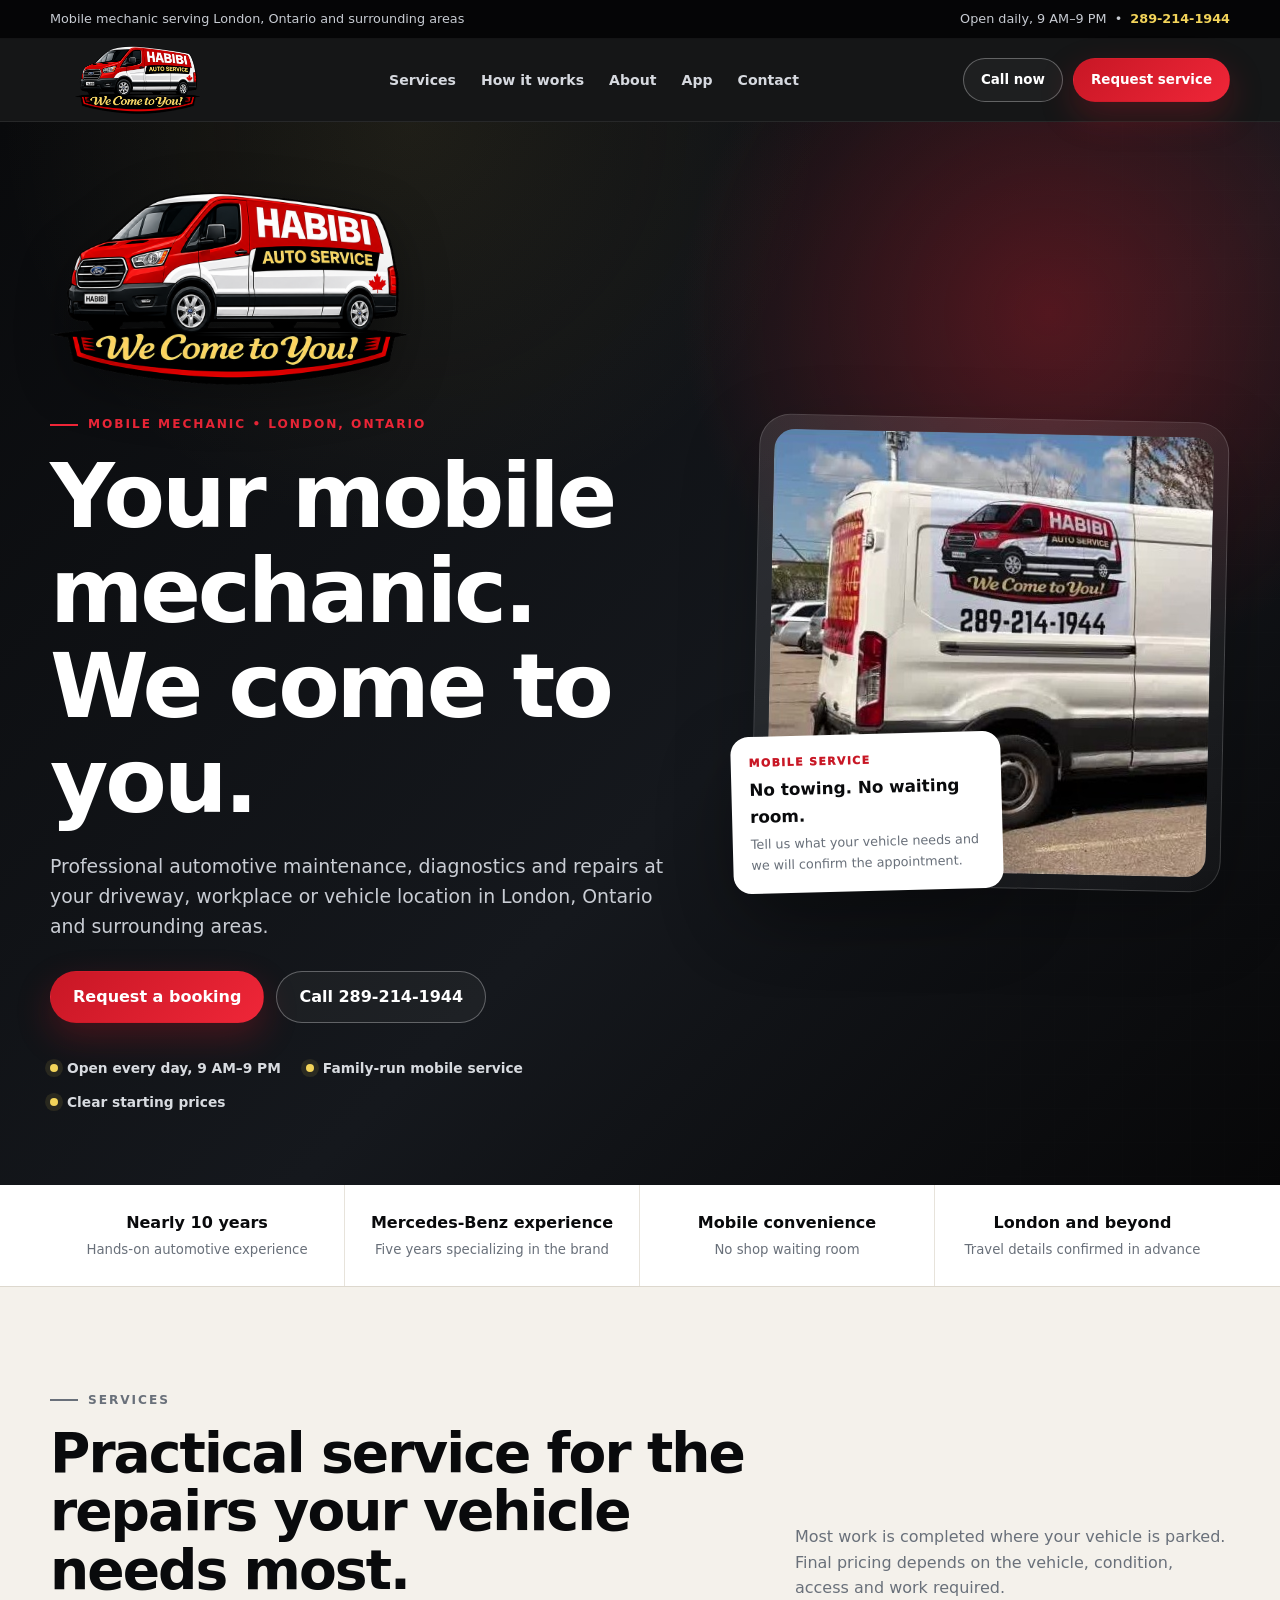
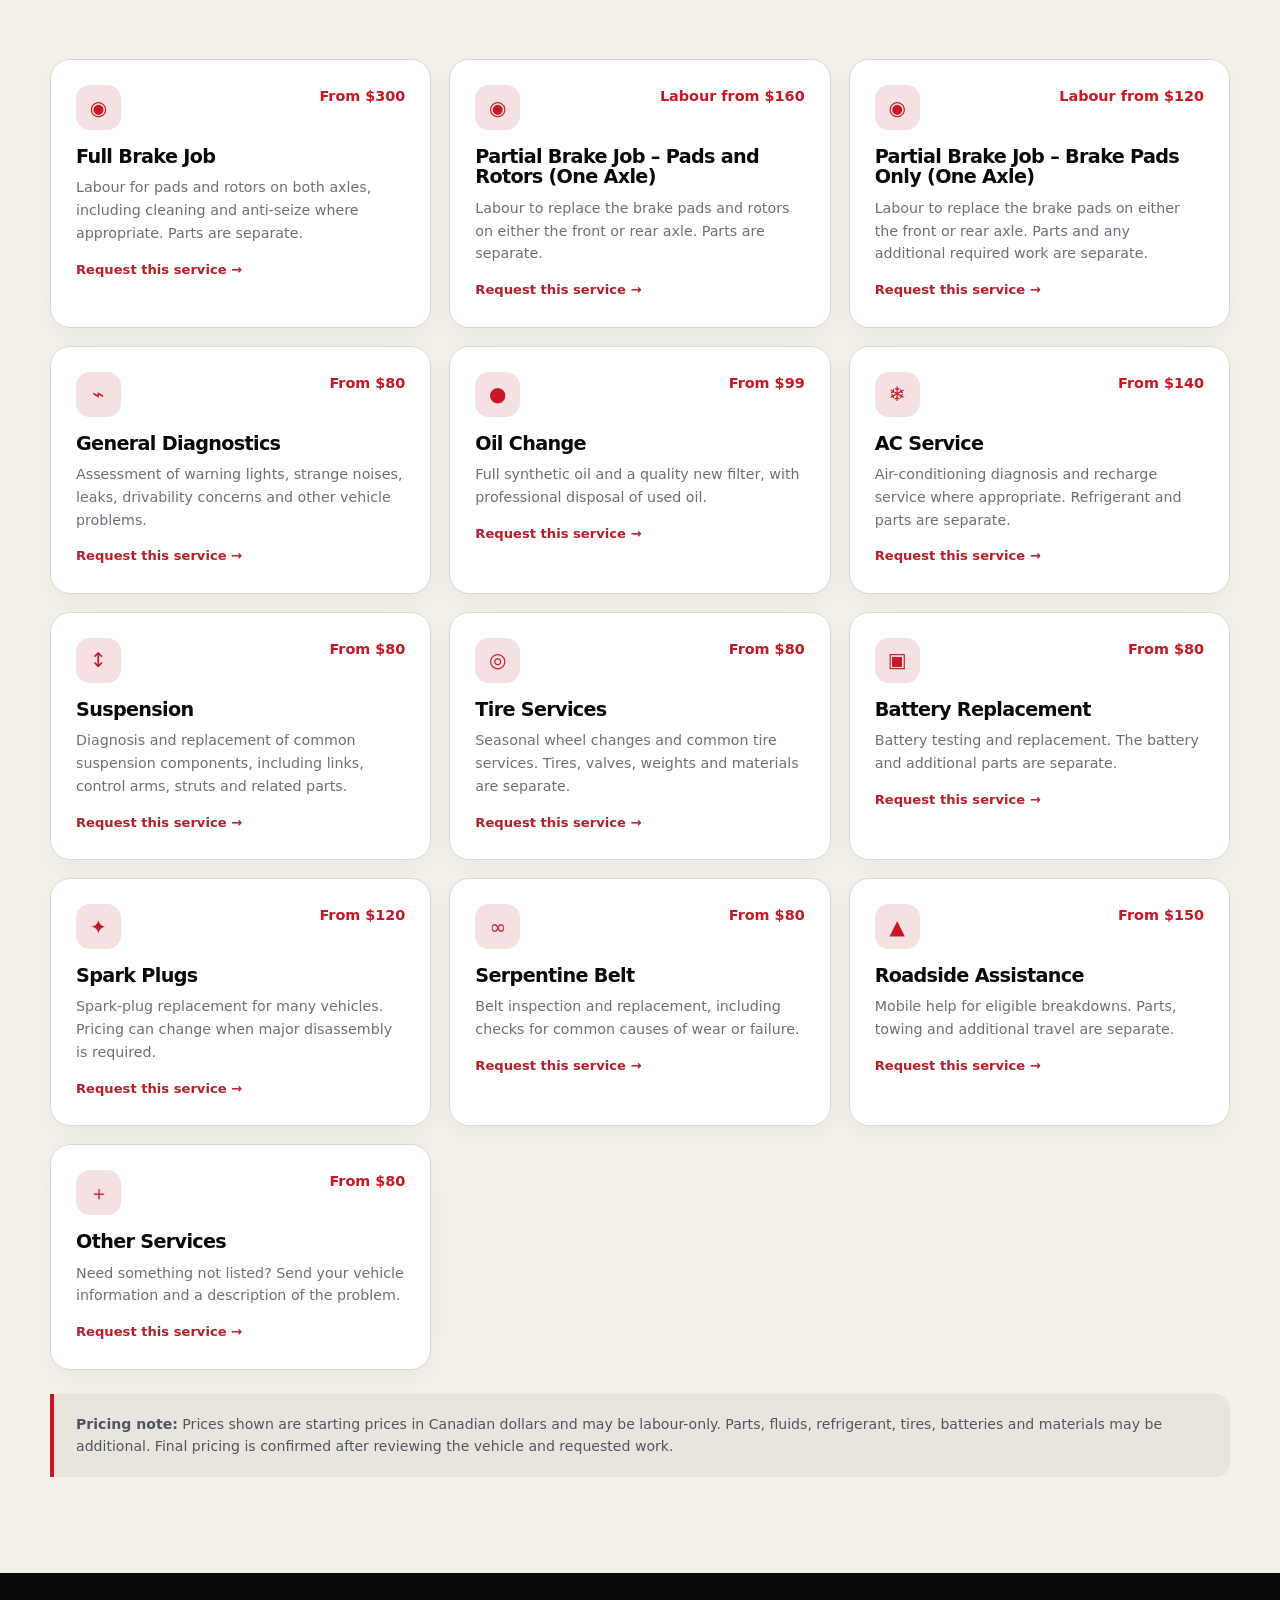
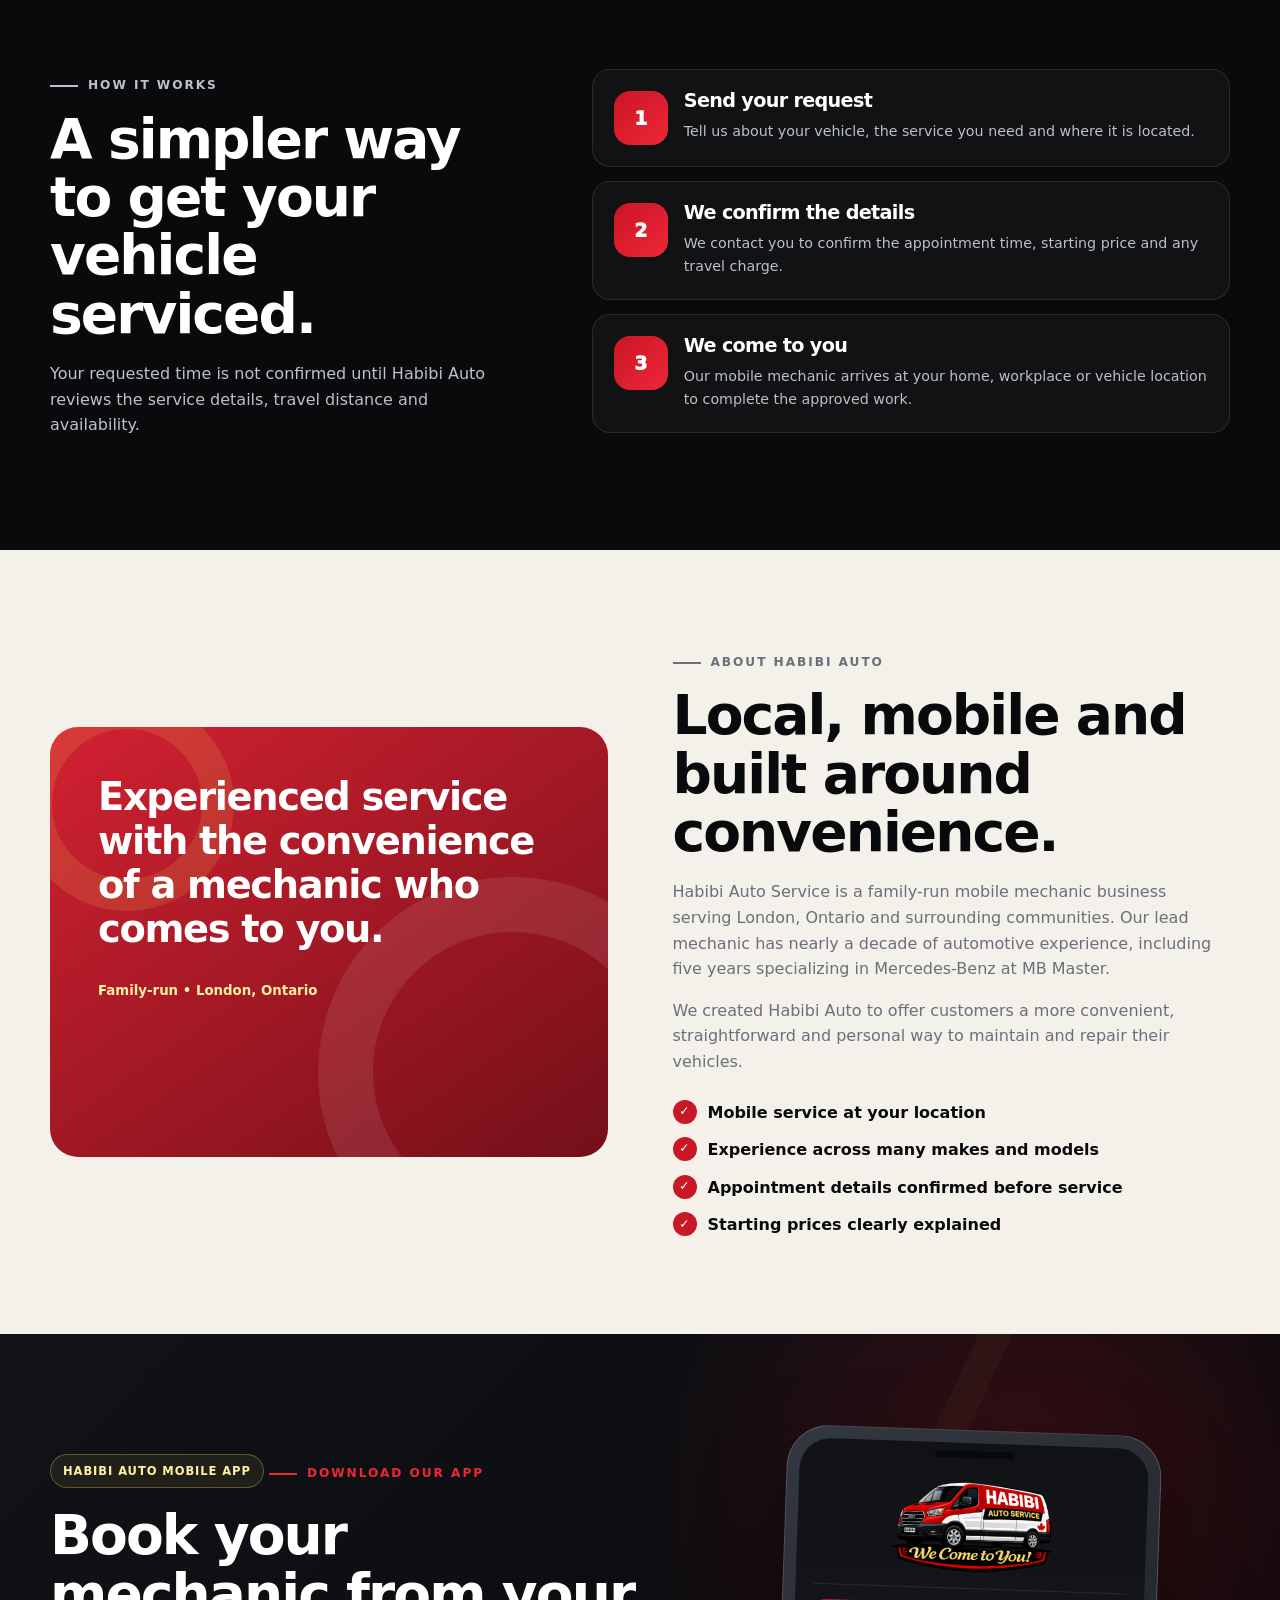
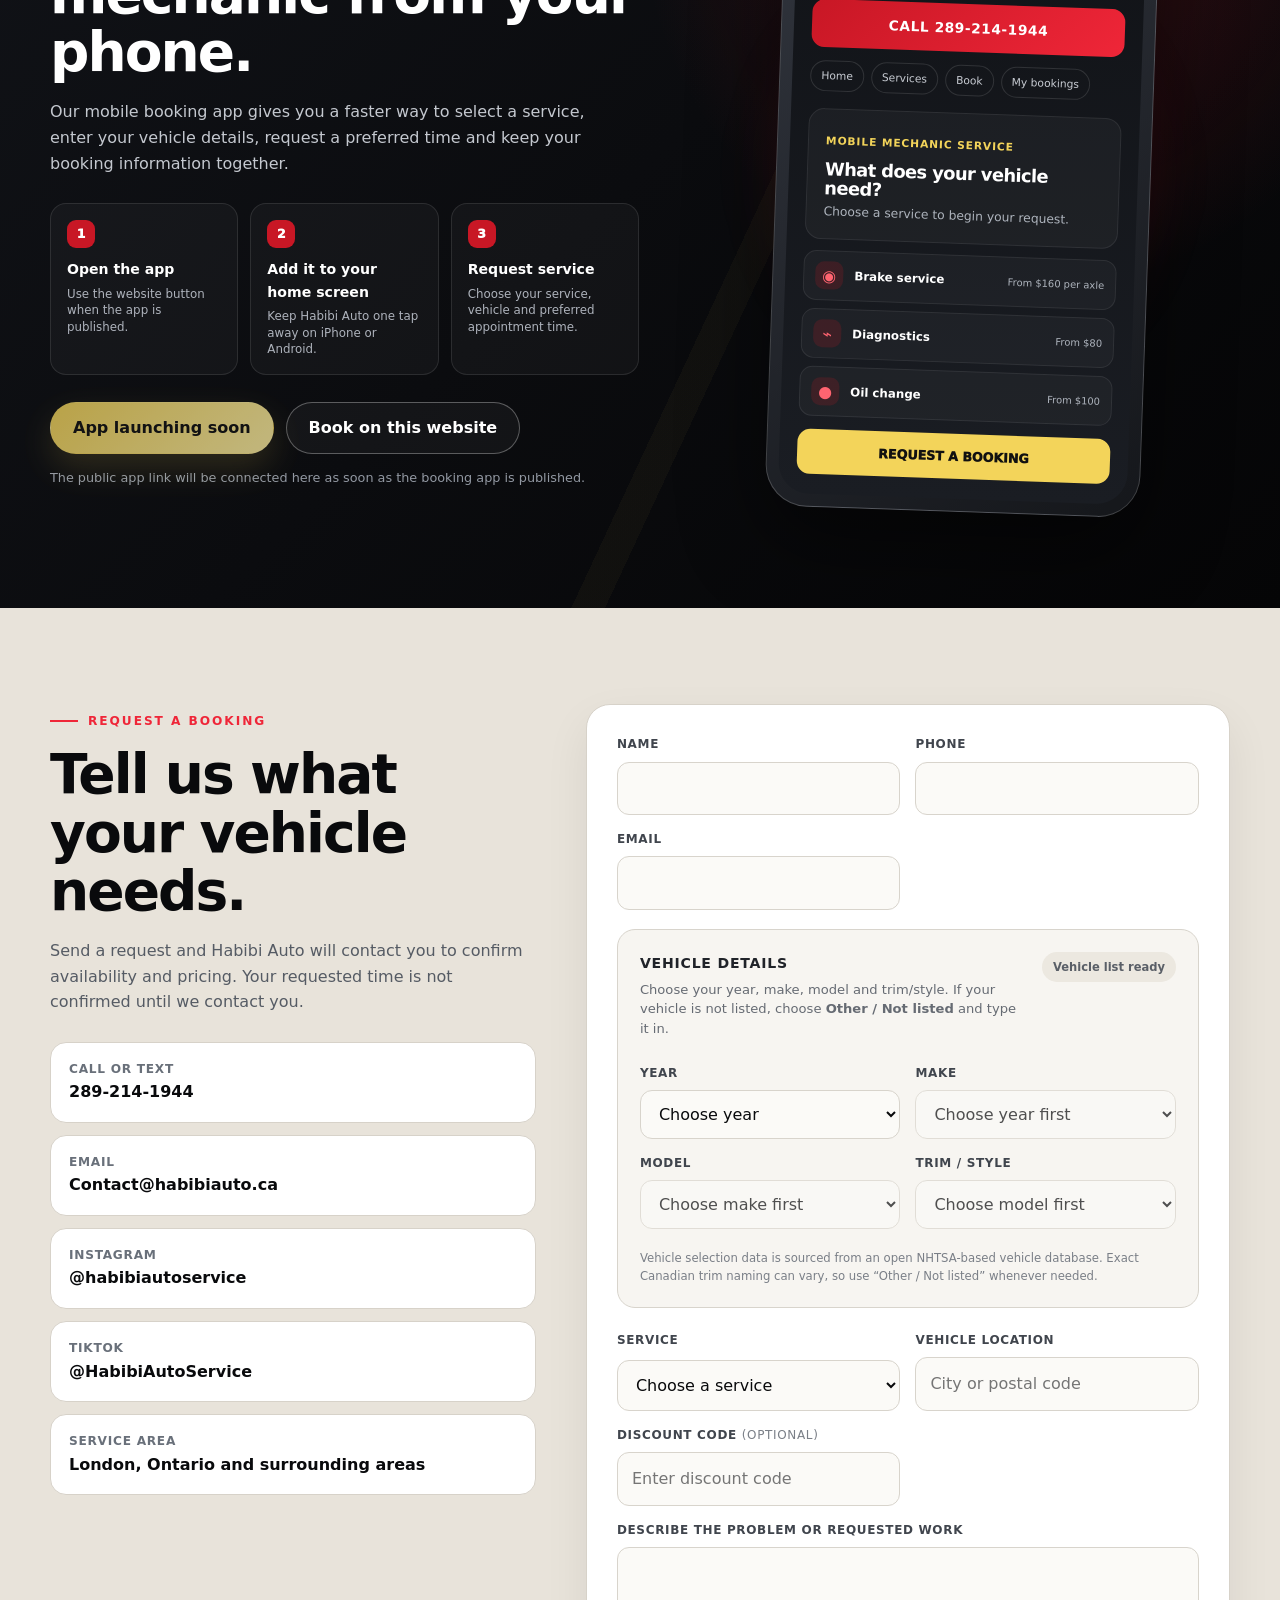
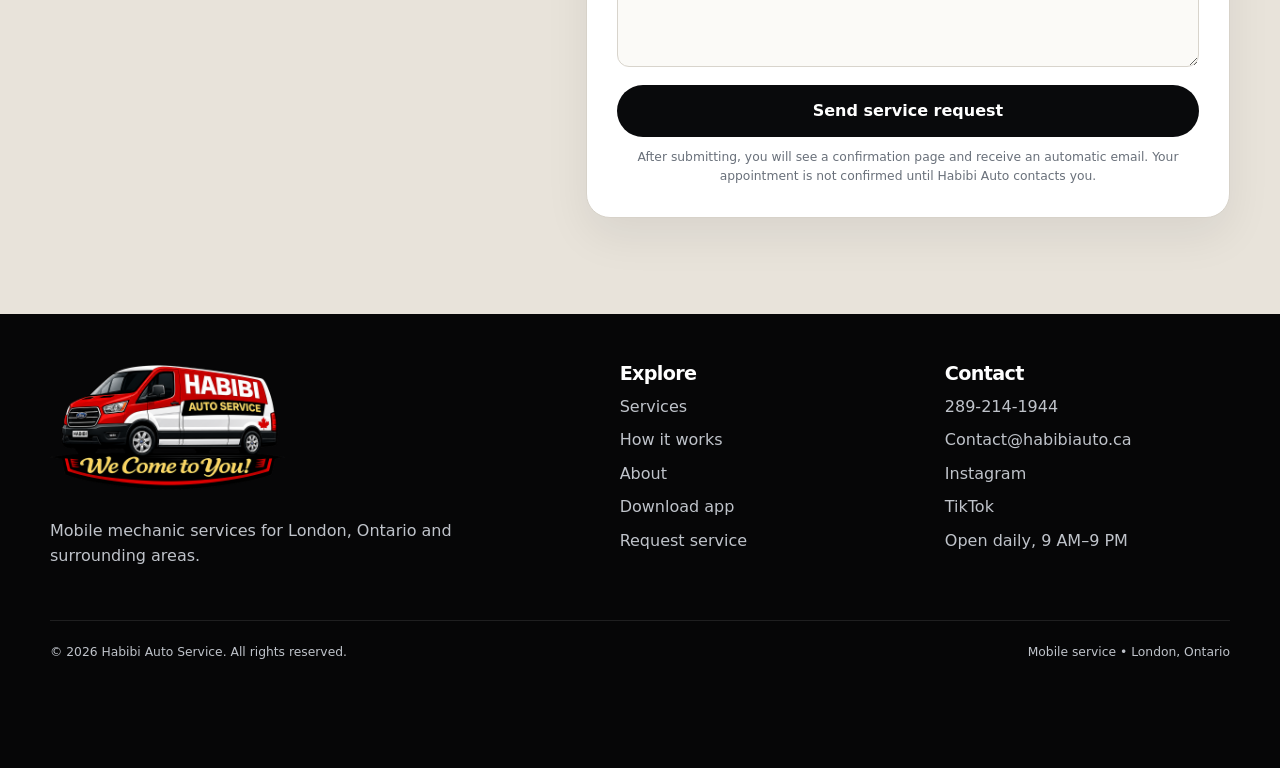
==== index.html @ c9c24d28 "Rename index(7).html to index.html" ====
<!doctype html>
<html lang="en-CA">
<head>
  <meta charset="utf-8">
  <meta name="viewport" content="width=device-width,initial-scale=1">
  <title>Habibi Auto Service | Mobile Mechanic in London, Ontario</title>
  <meta name="description" content="Convenient mobile mechanic service in London, Ontario and surrounding areas. Brakes, diagnostics, oil changes, AC service, suspension, batteries and more.">
  <meta name="theme-color" content="#101216">
  <link rel="icon" href="favicon.png" type="image/png">
  <link rel="stylesheet" href="styles.css">
  <meta property="og:title" content="Habibi Auto Service">
  <meta property="og:description" content="Professional mobile mechanic service that comes to you in London, Ontario and surrounding areas.">
  <meta property="og:type" content="website">
  <meta property="og:url" content="https://habibiauto.ca/">
  <meta property="og:image" content="https://habibiauto.ca/habibi-auto-van.jpg">
  <link rel="canonical" href="https://habibiauto.ca/">

  <style>
    .service-card[role="button"]:focus-visible {
      outline: 3px solid #b61f2b;
      outline-offset: 3px;
    }
    .service-card[role="button"]:active {
      transform: translateY(-1px);
    }
  </style>


<style>
  .vehicle-picker {
    margin: 4px 0 8px;
    padding: 22px;
    border: 1px solid #d8d4cc;
    border-radius: 18px;
    background: #f7f5f1;
  }
  .vehicle-picker-head {
    display: flex;
    align-items: flex-start;
    justify-content: space-between;
    gap: 18px;
    margin-bottom: 18px;
  }
  .vehicle-picker-head > div > label {
    display: block;
    margin-bottom: 5px;
    color: #202329;
    font-size: .88rem;
  }
  .vehicle-help {
    margin: 0;
    max-width: 680px;
    color: #666b73;
    font-size: .82rem;
    line-height: 1.5;
  }
  .vehicle-data-status {
    flex: 0 0 auto;
    display: inline-flex;
    align-items: center;
    min-height: 30px;
    padding: 0 11px;
    border-radius: 999px;
    background: #ece8e0;
    color: #5a5f67;
    font-size: .72rem;
    font-weight: 850;
    white-space: nowrap;
  }
  .vehicle-data-status.loading {
    color: #865e08;
    background: #fff2ca;
  }
  .vehicle-data-status.ready {
    color: #22623a;
    background: #def2e5;
  }
  .vehicle-data-status.error {
    color: #8b2730;
    background: #f8e0e2;
  }
  .vehicle-grid {
    display: grid;
    grid-template-columns: repeat(2, minmax(0,1fr));
    gap: 15px;
  }
  .vehicle-other-input {
    margin-top: 8px;
  }
  .vehicle-source-note {
    margin: 14px 0 0;
    color: #7a7f87;
    font-size: .73rem;
    line-height: 1.5;
  }
  @media (max-width: 680px) {
    .vehicle-picker {
      padding: 18px;
    }
    .vehicle-picker-head {
      display: block;
    }
    .vehicle-data-status {
      margin-top: 10px;
    }
    .vehicle-grid {
      grid-template-columns: 1fr;
    }
  }
</style>

</head>
<body>
  <div class="topbar">
    <div class="container topbar-inner">
      <span>Mobile mechanic serving London, Ontario and surrounding areas</span>
      <span>Open daily, 9 AM–9 PM &nbsp;•&nbsp; <a href="tel:+12892141944">289-214-1944</a></span>
    </div>
  </div>

  <header class="site-header">
    <div class="container nav">
      <a class="brand" href="#home" aria-label="Habibi Auto Service home">
        <img src="habibi-logo-tight.png" alt="Habibi Auto Service — We Come to You">
      </a>
      <nav aria-label="Main navigation">
        <ul class="nav-links">
          <li><a href="#services">Services</a></li>
          <li><a href="#how">How it works</a></li>
          <li><a href="#about">About</a></li>
          <li><a href="#app">App</a></li>
          <li><a href="#contact">Contact</a></li>
        </ul>
      </nav>
      <div class="nav-actions">
        <a class="btn btn-outline" href="tel:+12892141944">Call now</a>
        <a class="btn btn-primary" href="#contact">Request service</a>
      </div>
    </div>
  </header>

  <main>
    <section class="hero" id="home">
      <div class="container hero-grid">
        <div class="hero-copy">
          <img class="hero-logo" src="habibi-logo-tight.png" alt="Habibi Auto Service — We Come to You">
          <p class="eyebrow">Mobile mechanic • London, Ontario</p>
          <h1>Your mobile mechanic. We come to you.</h1>
          <p>Professional automotive maintenance, diagnostics and repairs at your driveway, workplace or vehicle location in London, Ontario and surrounding areas.</p>
          <div class="hero-actions">
            <a class="btn btn-primary" href="#contact">Request a booking</a>
            <a class="btn btn-outline" href="tel:+12892141944">Call 289-214-1944</a>
          </div>
          <div class="hero-facts">
            <span><i></i>Open every day, 9 AM–9 PM</span>
            <span><i></i>Family-run mobile service</span>
            <span><i></i>Clear starting prices</span>
          </div>
        </div>
        <div class="hero-visual">
          <div class="photo-card"><img src="habibi-auto-van.jpg" alt="Habibi Auto Service mobile mechanic van"></div>
          <div class="float-card"><span class="float-label">Mobile service</span><strong>No towing. No waiting room.</strong><span>Tell us what your vehicle needs and we will confirm the appointment.</span></div>
        </div>
      </div>
    </section>

    <section class="trust" aria-label="Business highlights">
      <div class="container trust-grid">
        <div class="trust-item"><strong>Nearly 10 years</strong><span>Hands-on automotive experience</span></div>
        <div class="trust-item"><strong>Mercedes-Benz experience</strong><span>Five years specializing in the brand</span></div>
        <div class="trust-item"><strong>Mobile convenience</strong><span>No shop waiting room</span></div>
        <div class="trust-item"><strong>London and beyond</strong><span>Travel details confirmed in advance</span></div>
      </div>
    </section>

    <section class="section-pad" id="services">
      <div class="container">
        <div class="section-head">
          <div><p class="eyebrow">Services</p><h2>Practical service for the repairs your vehicle needs most.</h2></div>
          <p>Most work is completed where your vehicle is parked. Final pricing depends on the vehicle, condition, access and work required.</p>
        </div>
        <div class="services-grid">
          <article class="service-card" data-service="Full brake job – pads and rotors on both axles" role="button" tabindex="0" aria-label="Request Full Brake Job" style="cursor:pointer;"><div class="service-top"><span class="icon">◉</span><span class="price">From $300</span></div><h3>Full Brake Job</h3><p>Labour for pads and rotors on both axles, including cleaning and anti-seize where appropriate. Parts are separate.</p><span style="display:inline-block;margin-top:14px;color:#b61f2b;font-size:.82rem;font-weight:900;">Request this service →</span></article>
          <article class="service-card" data-service="Partial brake job – pads and rotors on one axle" role="button" tabindex="0" aria-label="Request Partial Brake Job – Pads and Rotors (One Axle)" style="cursor:pointer;"><div class="service-top"><span class="icon">◉</span><span class="price">Labour from $160</span></div><h3>Partial Brake Job – Pads and Rotors (One Axle)</h3><p>Labour to replace the brake pads and rotors on either the front or rear axle. Parts are separate.</p><span style="display:inline-block;margin-top:14px;color:#b61f2b;font-size:.82rem;font-weight:900;">Request this service →</span></article>
          <article class="service-card" data-service="Partial brake job – brake pads only on one axle" role="button" tabindex="0" aria-label="Request Partial Brake Job – Brake Pads Only (One Axle)" style="cursor:pointer;"><div class="service-top"><span class="icon">◉</span><span class="price">Labour from $120</span></div><h3>Partial Brake Job – Brake Pads Only (One Axle)</h3><p>Labour to replace the brake pads on either the front or rear axle. Parts and any additional required work are separate.</p><span style="display:inline-block;margin-top:14px;color:#b61f2b;font-size:.82rem;font-weight:900;">Request this service →</span></article>
          <article class="service-card" data-service="General diagnostics" role="button" tabindex="0" aria-label="Request General Diagnostics" style="cursor:pointer;"><div class="service-top"><span class="icon">⌁</span><span class="price">From $80</span></div><h3>General Diagnostics</h3><p>Assessment of warning lights, strange noises, leaks, drivability concerns and other vehicle problems.</p><span style="display:inline-block;margin-top:14px;color:#b61f2b;font-size:.82rem;font-weight:900;">Request this service →</span></article>
          <article class="service-card" data-service="Oil change" role="button" tabindex="0" aria-label="Request Oil Change" style="cursor:pointer;"><div class="service-top"><span class="icon">●</span><span class="price">From $99</span></div><h3>Oil Change</h3><p>Full synthetic oil and a quality new filter, with professional disposal of used oil.</p><span style="display:inline-block;margin-top:14px;color:#b61f2b;font-size:.82rem;font-weight:900;">Request this service →</span></article>
          <article class="service-card" data-service="AC service" role="button" tabindex="0" aria-label="Request AC Service" style="cursor:pointer;"><div class="service-top"><span class="icon">❄</span><span class="price">From $140</span></div><h3>AC Service</h3><p>Air-conditioning diagnosis and recharge service where appropriate. Refrigerant and parts are separate.</p><span style="display:inline-block;margin-top:14px;color:#b61f2b;font-size:.82rem;font-weight:900;">Request this service →</span></article>
          <article class="service-card" data-service="Suspension" role="button" tabindex="0" aria-label="Request Suspension" style="cursor:pointer;"><div class="service-top"><span class="icon">↕</span><span class="price">From $80</span></div><h3>Suspension</h3><p>Diagnosis and replacement of common suspension components, including links, control arms, struts and related parts.</p><span style="display:inline-block;margin-top:14px;color:#b61f2b;font-size:.82rem;font-weight:900;">Request this service →</span></article>
          <article class="service-card" data-service="Tire service" role="button" tabindex="0" aria-label="Request Tire Services" style="cursor:pointer;"><div class="service-top"><span class="icon">◎</span><span class="price">From $80</span></div><h3>Tire Services</h3><p>Seasonal wheel changes and common tire services. Tires, valves, weights and materials are separate.</p><span style="display:inline-block;margin-top:14px;color:#b61f2b;font-size:.82rem;font-weight:900;">Request this service →</span></article>
          <article class="service-card" data-service="Battery replacement" role="button" tabindex="0" aria-label="Request Battery Replacement" style="cursor:pointer;"><div class="service-top"><span class="icon">▣</span><span class="price">From $80</span></div><h3>Battery Replacement</h3><p>Battery testing and replacement. The battery and additional parts are separate.</p><span style="display:inline-block;margin-top:14px;color:#b61f2b;font-size:.82rem;font-weight:900;">Request this service →</span></article>
          <article class="service-card" data-service="Spark plugs" role="button" tabindex="0" aria-label="Request Spark Plugs" style="cursor:pointer;"><div class="service-top"><span class="icon">✦</span><span class="price">From $120</span></div><h3>Spark Plugs</h3><p>Spark-plug replacement for many vehicles. Pricing can change when major disassembly is required.</p><span style="display:inline-block;margin-top:14px;color:#b61f2b;font-size:.82rem;font-weight:900;">Request this service →</span></article>
          <article class="service-card" data-service="Serpentine belt" role="button" tabindex="0" aria-label="Request Serpentine Belt" style="cursor:pointer;"><div class="service-top"><span class="icon">∞</span><span class="price">From $80</span></div><h3>Serpentine Belt</h3><p>Belt inspection and replacement, including checks for common causes of wear or failure.</p><span style="display:inline-block;margin-top:14px;color:#b61f2b;font-size:.82rem;font-weight:900;">Request this service →</span></article>
          <article class="service-card" data-service="Roadside assistance" role="button" tabindex="0" aria-label="Request Roadside Assistance" style="cursor:pointer;"><div class="service-top"><span class="icon">▲</span><span class="price">From $150</span></div><h3>Roadside Assistance</h3><p>Mobile help for eligible breakdowns. Parts, towing and additional travel are separate.</p><span style="display:inline-block;margin-top:14px;color:#b61f2b;font-size:.82rem;font-weight:900;">Request this service →</span></article>
          <article class="service-card" data-service="Other service" role="button" tabindex="0" aria-label="Request Other Services" style="cursor:pointer;"><div class="service-top"><span class="icon">＋</span><span class="price">From $80</span></div><h3>Other Services</h3><p>Need something not listed? Send your vehicle information and a description of the problem.</p><span style="display:inline-block;margin-top:14px;color:#b61f2b;font-size:.82rem;font-weight:900;">Request this service →</span></article>
        </div>
        <div class="price-note"><strong>Pricing note:</strong> Prices shown are starting prices in Canadian dollars and may be labour-only. Parts, fluids, refrigerant, tires, batteries and materials may be additional. Final pricing is confirmed after reviewing the vehicle and requested work.</div>
      </div>
    </section>

    <section class="section-pad dark" id="how">
      <div class="container process-grid">
        <div class="process-copy"><p class="eyebrow">How it works</p><h2>A simpler way to get your vehicle serviced.</h2><p>Your requested time is not confirmed until Habibi Auto reviews the service details, travel distance and availability.</p></div>
        <div class="steps">
          <article class="step"><span class="step-number">1</span><div><h3>Send your request</h3><p>Tell us about your vehicle, the service you need and where it is located.</p></div></article>
          <article class="step"><span class="step-number">2</span><div><h3>We confirm the details</h3><p>We contact you to confirm the appointment time, starting price and any travel charge.</p></div></article>
          <article class="step"><span class="step-number">3</span><div><h3>We come to you</h3><p>Our mobile mechanic arrives at your home, workplace or vehicle location to complete the approved work.</p></div></article>
        </div>
      </div>
    </section>

    <section class="section-pad" id="about">
      <div class="container about-grid">
        <div class="about-panel"><blockquote>Experienced service with the convenience of a mechanic who comes to you.</blockquote><small>Family-run • London, Ontario</small></div>
        <div class="about-copy"><p class="eyebrow">About Habibi Auto</p><h2>Local, mobile and built around convenience.</h2><p>Habibi Auto Service is a family-run mobile mechanic business serving London, Ontario and surrounding communities. Our lead mechanic has nearly a decade of automotive experience, including five years specializing in Mercedes-Benz at MB Master.</p><p>We created Habibi Auto to offer customers a more convenient, straightforward and personal way to maintain and repair their vehicles.</p><ul class="checks"><li>Mobile service at your location</li><li>Experience across many makes and models</li><li>Appointment details confirmed before service</li><li>Starting prices clearly explained</li></ul></div>
      </div>
    </section>

    <section class="section-pad app-promo" id="app">
      <div class="container app-grid">
        <div class="app-copy">
          <span class="launch-pill">Habibi Auto mobile app</span>
          <p class="eyebrow">Download our app</p>
          <h2>Book your mechanic from your phone.</h2>
          <p>Our mobile booking app gives you a faster way to select a service, enter your vehicle details, request a preferred time and keep your booking information together.</p>
          <div class="install-points">
            <div><span>1</span><strong>Open the app</strong><small>Use the website button when the app is published.</small></div>
            <div><span>2</span><strong>Add it to your home screen</strong><small>Keep Habibi Auto one tap away on iPhone or Android.</small></div>
            <div><span>3</span><strong>Request service</strong><small>Choose your service, vehicle and preferred appointment time.</small></div>
          </div>
          <div class="app-actions">
            <a class="btn btn-gold" data-app-link href="#contact" aria-disabled="true">App launching soon</a>
            <a class="btn btn-outline" href="#contact">Book on this website</a>
          </div>
          <p class="app-note">The public app link will be connected here as soon as the booking app is published.</p>
        </div>
        <div class="app-visual">
          <div class="phone-glow"></div>
          <div class="phone-mock" aria-label="Habibi Auto booking app preview">
            <div class="phone-speaker"></div>
            <div class="phone-screen">
              <div class="app-head"><img src="habibi-logo-tight.png" alt="Habibi Auto Service logo"></div>
              <div class="app-cta">Call 289-214-1944</div>
              <div class="app-nav"><span>Home</span><span>Services</span><span>Book</span><span>My bookings</span></div>
              <div class="app-welcome"><small>Mobile mechanic service</small><h3>What does your vehicle need?</h3><p>Choose a service to begin your request.</p></div>
              <div class="app-service-list"><div><span>◉</span><strong>Brake service</strong><small>From $160 per axle</small></div><div><span>⌁</span><strong>Diagnostics</strong><small>From $80</small></div><div><span>●</span><strong>Oil change</strong><small>From $100</small></div></div>
              <div class="app-book-button">Request a booking</div>
            </div>
          </div>
        </div>
      </div>
    </section>

    <section class="section-pad contact" id="contact">
      <div class="container contact-grid">
        <div class="contact-copy"><p class="eyebrow">Request a booking</p><h2>Tell us what your vehicle needs.</h2><p>Send a request and Habibi Auto will contact you to confirm availability and pricing. Your requested time is not confirmed until we contact you.</p><div class="contact-cards"><div class="contact-card"><span>Call or text</span><a href="tel:+12892141944">289-214-1944</a></div><div class="contact-card"><span>Email</span><a href="mailto:Contact@habibiauto.ca">Contact@habibiauto.ca</a></div><div class="contact-card"><span>Instagram</span><a href="https://www.instagram.com/habibiautoservice/" target="_blank" rel="noopener noreferrer">@habibiautoservice</a></div><div class="contact-card"><span>TikTok</span><a href="https://www.tiktok.com/@habibiautoservice" target="_blank" rel="noopener">@HabibiAutoService</a></div><div class="contact-card"><span>Service area</span><strong>London, Ontario and surrounding areas</strong></div></div></div>
        <form id="service-form" action="https://formsubmit.co/Contact@habibiauto.ca" method="POST"><input type="hidden" name="_subject" value="New Habibi Auto service request"><input type="hidden" name="_template" value="table"><input type="hidden" name="_next" value="https://habibiauto.ca/thank-you.html"><input type="hidden" name="_url" value="https://habibiauto.ca/#contact"><input type="hidden" name="_autoresponse" value="Thank you for contacting Habibi Auto Service. We received your service request. This is an automatic confirmation only; your appointment is not booked or confirmed yet. We will review your vehicle, requested service, location and preferred timing, then contact you to confirm availability, pricing, any travel charge and the appointment details. For urgent assistance, call or text 289-214-1944. We are open daily from 9 AM to 9 PM."><input type="text" name="_honey" tabindex="-1" autocomplete="off" style="position:absolute;left:-9999px;opacity:0" aria-hidden="true"><div class="form-grid"><div class="field"><label for="name">Name</label><input id="name" name="name" autocomplete="name" required></div><div class="field"><label for="phone">Phone</label><input id="phone" name="phone" autocomplete="tel" required></div><div class="field"><label for="email">Email</label><input id="email" name="email" type="email" autocomplete="email" required></div><div class="field full vehicle-picker">
  <div class="vehicle-picker-head">
    <div>
      <label>Vehicle details</label>
      <p class="vehicle-help">Choose your year, make, model and trim/style. If your vehicle is not listed, choose <strong>Other / Not listed</strong> and type it in.</p>
    </div>
    <span id="vehicle-data-status" class="vehicle-data-status">Vehicle list ready</span>
  </div>

  <div class="vehicle-grid">
    <div class="field">
      <label for="vehicle-year">Year</label>
      <select id="vehicle-year" name="vehicle_year" required>
        <option value="">Choose year</option>
      </select>
      <input id="vehicle-year-other" name="vehicle_year_other" class="vehicle-other-input" inputmode="numeric" placeholder="Enter year" hidden>
    </div>

    <div class="field">
      <label for="vehicle-make">Make</label>
      <select id="vehicle-make" name="vehicle_make" required disabled>
        <option value="">Choose year first</option>
      </select>
      <input id="vehicle-make-other" name="vehicle_make_other" class="vehicle-other-input" placeholder="Enter make" hidden>
    </div>

    <div class="field">
      <label for="vehicle-model">Model</label>
      <select id="vehicle-model" name="vehicle_model" required disabled>
        <option value="">Choose make first</option>
      </select>
      <input id="vehicle-model-other" name="vehicle_model_other" class="vehicle-other-input" placeholder="Enter model" hidden>
    </div>

    <div class="field">
      <label for="vehicle-trim">Trim / Style</label>
      <select id="vehicle-trim" name="vehicle_trim" required disabled>
        <option value="">Choose model first</option>
      </select>
      <input id="vehicle-trim-other" name="vehicle_trim_other" class="vehicle-other-input" placeholder="Enter trim, engine, or style if known" hidden>
    </div>
  </div>

  <input id="vehicle-summary" name="vehicle" type="hidden">
  <p class="vehicle-source-note">Vehicle selection data is sourced from an open NHTSA-based vehicle database. Exact Canadian trim naming can vary, so use “Other / Not listed” whenever needed.</p>
</div><div class="field"><label for="service">Service</label><select id="service" name="service" required><option value="">Choose a service</option><option>Full brake job – pads and rotors on both axles</option><option>Partial brake job – pads and rotors on one axle</option><option>Partial brake job – brake pads only on one axle</option><option>General diagnostics</option><option>Oil change</option><option>AC service</option><option>Suspension</option><option>Tire service</option><option>Battery replacement</option><option>Spark plugs</option><option>Serpentine belt</option><option>Roadside assistance</option><option>Other service</option></select></div><div class="field"><label for="location">Vehicle location</label><input id="location" name="location" placeholder="City or postal code" required></div><div class="field"><label for="discount-code">Discount code <span style="font-weight:400;color:#7a7f87;">(optional)</span></label><input id="discount-code" name="discount_code" placeholder="Enter discount code"></div><div class="field full"><label for="message">Describe the problem or requested work</label><textarea id="message" name="message"></textarea></div></div><button class="btn btn-dark" type="submit">Send service request</button><p class="form-note">After submitting, you will see a confirmation page and receive an automatic email. Your appointment is not confirmed until Habibi Auto contacts you.</p></form>
      </div>
    </section>
  </main>

  <footer><div class="container"><div class="footer-grid"><div><a class="brand footer-brand" href="#home"><img src="habibi-logo-tight.png" alt="Habibi Auto Service — We Come to You"></a><p style="max-width:420px;margin-top:20px">Mobile mechanic services for London, Ontario and surrounding areas.</p></div><div><h3>Explore</h3><div class="footer-links"><a href="#services">Services</a><a href="#how">How it works</a><a href="#about">About</a><a href="#app">Download app</a><a href="#contact">Request service</a></div></div><div><h3>Contact</h3><div class="footer-links"><a href="tel:+12892141944">289-214-1944</a><a href="mailto:Contact@habibiauto.ca">Contact@habibiauto.ca</a><a href="https://www.instagram.com/habibiautoservice/" target="_blank" rel="noopener noreferrer">Instagram</a><a href="https://www.tiktok.com/@habibiautoservice" target="_blank" rel="noopener">TikTok</a><span>Open daily, 9 AM–9 PM</span></div></div></div><div class="footer-bottom"><span>© 2026 Habibi Auto Service. All rights reserved.</span><span>Mobile service • London, Ontario</span></div></div></footer>

  <div class="mobile-bar"><a class="btn btn-outline" href="tel:+12892141944">Call now</a><a class="btn btn-primary" href="#contact">Book service</a></div>
  <script>
const SITE_CONFIG = {
  // Add the published booking-app URL here when it is ready.
  appUrl: ""
};

const appButtons = document.querySelectorAll("[data-app-link]");
appButtons.forEach((button) => {
  if (SITE_CONFIG.appUrl) {
    button.href = SITE_CONFIG.appUrl;
    button.textContent = "Open booking app";
    button.removeAttribute("aria-disabled");
  } else {
    button.href = "#contact";
    button.textContent = "App launching soon";
    button.setAttribute("aria-disabled", "true");
  }
});

const serviceCards = document.querySelectorAll(".service-card[data-service]");
const serviceSelect = document.querySelector("#service");
const contactSection = document.querySelector("#contact");

function openServiceRequest(card) {
  const selectedService = card.dataset.service;

  if (serviceSelect && selectedService) {
    serviceSelect.value = selectedService;
    serviceSelect.dispatchEvent(new Event("change", { bubbles: true }));
  }

  if (contactSection) {
    contactSection.scrollIntoView({ behavior: "smooth", block: "start" });
    history.replaceState(null, "", "#contact");

    window.setTimeout(() => {
      if (serviceSelect) {
        serviceSelect.focus({ preventScroll: true });
      }
    }, 650);
  }
}

serviceCards.forEach((card) => {
  card.addEventListener("click", () => openServiceRequest(card));

  card.addEventListener("keydown", (event) => {
    if (event.key === "Enter" || event.key === " ") {
      event.preventDefault();
      openServiceRequest(card);
    }
  });
});


/* Vehicle Year / Make / Model / Trim selector
   Data source: Open Vehicle DB (NHTSA-based, updated weekly). */
const VEHICLE_DB_URLS = {
  makes: "https://raw.githubusercontent.com/plowman/open-vehicle-db/master/data/makes.csv",
  models: "https://raw.githubusercontent.com/plowman/open-vehicle-db/master/data/models.csv",
  styles: "https://raw.githubusercontent.com/plowman/open-vehicle-db/master/data/styles.csv"
};

const vehicleYear = document.querySelector("#vehicle-year");
const vehicleMake = document.querySelector("#vehicle-make");
const vehicleModel = document.querySelector("#vehicle-model");
const vehicleTrim = document.querySelector("#vehicle-trim");
const vehicleSummary = document.querySelector("#vehicle-summary");
const vehicleStatus = document.querySelector("#vehicle-data-status");

const vehicleOtherInputs = {
  year: document.querySelector("#vehicle-year-other"),
  make: document.querySelector("#vehicle-make-other"),
  model: document.querySelector("#vehicle-model-other"),
  trim: document.querySelector("#vehicle-trim-other")
};

let vehicleDbPromise = null;
let vehicleDb = { makes: [], models: [], styles: [] };

function parseCsv(text) {
  const rows = [];
  let row = [];
  let field = "";
  let quoted = false;

  for (let i = 0; i < text.length; i += 1) {
    const char = text[i];

    if (char === '"') {
      if (quoted && text[i + 1] === '"') {
        field += '"';
        i += 1;
      } else {
        quoted = !quoted;
      }
    } else if (char === "," && !quoted) {
      row.push(field);
      field = "";
    } else if ((char === "\n" || char === "\r") && !quoted) {
      if (char === "\r" && text[i + 1] === "\n") i += 1;
      row.push(field);
      if (row.some((value) => value !== "")) rows.push(row);
      row = [];
      field = "";
    } else {
      field += char;
    }
  }

  if (field || row.length) {
    row.push(field);
    rows.push(row);
  }

  const headers = rows.shift() || [];
  return rows.map((values) => {
    const item = {};
    headers.forEach((header, index) => {
      item[header] = values[index] ?? "";
    });
    return item;
  });
}

function yearMatches(yearSpec, year) {
  const target = Number(year);
  if (!yearSpec || !target) return false;

  return yearSpec.split(",").some((part) => {
    const value = part.trim();
    if (!value) return false;

    if (value.includes("-")) {
      const [start, end] = value.split("-").map(Number);
      return target >= start && target <= end;
    }

    return Number(value) === target;
  });
}

function setVehicleStatus(text, state = "") {
  if (!vehicleStatus) return;
  vehicleStatus.textContent = text;
  vehicleStatus.className = `vehicle-data-status ${state}`.trim();
}

function setSelectOptions(select, placeholder, values, otherLabel = "Other / Not listed") {
  if (!select) return;

  select.innerHTML = "";
  const first = document.createElement("option");
  first.value = "";
  first.textContent = placeholder;
  select.appendChild(first);

  values.forEach(({ value, label }) => {
    const option = document.createElement("option");
    option.value = value;
    option.textContent = label;
    select.appendChild(option);
  });

  const other = document.createElement("option");
  other.value = "__other__";
  other.textContent = otherLabel;
  select.appendChild(other);

  select.disabled = false;
}

function resetSelect(select, text) {
  if (!select) return;
  select.innerHTML = `<option value="">${text}</option>`;
  select.disabled = true;
}

function toggleOtherInput(select, input) {
  if (!select || !input) return;
  const isOther = select.value === "__other__";
  input.hidden = !isOther;
  input.required = isOther;
  if (!isOther) input.value = "";
}

function displayValue(select, input) {
  if (!select) return "";
  if (select.value === "__other__") return (input?.value || "").trim();
  return (select.options[select.selectedIndex]?.textContent || "").trim();
}

function updateVehicleSummary() {
  if (!vehicleSummary) return;
  const parts = [
    displayValue(vehicleYear, vehicleOtherInputs.year),
    displayValue(vehicleMake, vehicleOtherInputs.make),
    displayValue(vehicleModel, vehicleOtherInputs.model),
    displayValue(vehicleTrim, vehicleOtherInputs.trim)
  ].filter(Boolean);

  vehicleSummary.value = parts.join(" ");
}

async function loadVehicleDatabase() {
  if (vehicleDbPromise) return vehicleDbPromise;

  setVehicleStatus("Loading vehicle list…", "loading");

  vehicleDbPromise = Promise.all([
    fetch(VEHICLE_DB_URLS.makes).then((response) => {
      if (!response.ok) throw new Error("Makes database failed");
      return response.text();
    }),
    fetch(VEHICLE_DB_URLS.models).then((response) => {
      if (!response.ok) throw new Error("Models database failed");
      return response.text();
    }),
    fetch(VEHICLE_DB_URLS.styles).then((response) => {
      if (!response.ok) throw new Error("Styles database failed");
      return response.text();
    })
  ])
    .then(([makesCsv, modelsCsv, stylesCsv]) => {
      vehicleDb = {
        makes: parseCsv(makesCsv),
        models: parseCsv(modelsCsv),
        styles: parseCsv(stylesCsv)
      };
      setVehicleStatus("Vehicle list loaded", "ready");
      return vehicleDb;
    })
    .catch((error) => {
      console.error("Vehicle database could not load:", error);
      setVehicleStatus("Manual entry available", "error");
      throw error;
    });

  return vehicleDbPromise;
}

function populateYears() {
  if (!vehicleYear) return;
  const maxYear = 2027;
  const minYear = 1981;

  const values = [];
  for (let year = maxYear; year >= minYear; year -= 1) {
    values.push({ value: String(year), label: String(year) });
  }
  setSelectOptions(vehicleYear, "Choose year", values, "Other / Older vehicle");
}

async function populateMakes() {
  toggleOtherInput(vehicleYear, vehicleOtherInputs.year);
  resetSelect(vehicleMake, "Loading makes…");
  resetSelect(vehicleModel, "Choose make first");
  resetSelect(vehicleTrim, "Choose model first");
  toggleOtherInput(vehicleMake, vehicleOtherInputs.make);
  toggleOtherInput(vehicleModel, vehicleOtherInputs.model);
  toggleOtherInput(vehicleTrim, vehicleOtherInputs.trim);
  updateVehicleSummary();

  if (!vehicleYear.value) {
    resetSelect(vehicleMake, "Choose year first");
    return;
  }

  if (vehicleYear.value === "__other__") {
    setSelectOptions(vehicleMake, "Choose make", [], "Other / Not listed");
    vehicleMake.value = "__other__";
    toggleOtherInput(vehicleMake, vehicleOtherInputs.make);
    setSelectOptions(vehicleModel, "Choose model", [], "Other / Not listed");
    vehicleModel.value = "__other__";
    toggleOtherInput(vehicleModel, vehicleOtherInputs.model);
    setSelectOptions(vehicleTrim, "Choose trim / style", [], "Other / Not listed");
    vehicleTrim.value = "__other__";
    toggleOtherInput(vehicleTrim, vehicleOtherInputs.trim);
    return;
  }

  try {
    const db = await loadVehicleDatabase();
    const makeSlugs = new Set(
      db.models
        .filter((model) => yearMatches(model.years, vehicleYear.value))
        .map((model) => model.make_slug)
    );

    const makes = db.makes
      .filter((make) => makeSlugs.has(make.make_slug))
      .map((make) => ({
        value: make.make_slug,
        label: make.make_name
      }))
      .sort((a, b) => a.label.localeCompare(b.label));

    setSelectOptions(vehicleMake, "Choose make", makes);
  } catch {
    setSelectOptions(vehicleMake, "Choose make", [], "Other / Not listed");
    vehicleMake.value = "__other__";
    toggleOtherInput(vehicleMake, vehicleOtherInputs.make);
  }
}

async function populateModels() {
  toggleOtherInput(vehicleMake, vehicleOtherInputs.make);
  resetSelect(vehicleModel, "Loading models…");
  resetSelect(vehicleTrim, "Choose model first");
  updateVehicleSummary();

  if (!vehicleMake.value) {
    resetSelect(vehicleModel, "Choose make first");
    return;
  }

  if (vehicleMake.value === "__other__") {
    setSelectOptions(vehicleModel, "Choose model", [], "Other / Not listed");
    vehicleModel.value = "__other__";
    toggleOtherInput(vehicleModel, vehicleOtherInputs.model);
    setSelectOptions(vehicleTrim, "Choose trim / style", [], "Other / Not listed");
    vehicleTrim.value = "__other__";
    toggleOtherInput(vehicleTrim, vehicleOtherInputs.trim);
    return;
  }

  try {
    const db = await loadVehicleDatabase();
    const models = db.models
      .filter((model) =>
        model.make_slug === vehicleMake.value &&
        yearMatches(model.years, vehicleYear.value)
      )
      .map((model) => ({
        value: model.model_slug,
        label: model.model_name
      }))
      .sort((a, b) => a.label.localeCompare(b.label));

    setSelectOptions(vehicleModel, "Choose model", models);
  } catch {
    setSelectOptions(vehicleModel, "Choose model", [], "Other / Not listed");
    vehicleModel.value = "__other__";
    toggleOtherInput(vehicleModel, vehicleOtherInputs.model);
  }
}

async function populateTrims() {
  toggleOtherInput(vehicleModel, vehicleOtherInputs.model);
  resetSelect(vehicleTrim, "Loading trims…");
  updateVehicleSummary();

  if (!vehicleModel.value) {
    resetSelect(vehicleTrim, "Choose model first");
    return;
  }

  if (vehicleModel.value === "__other__" || vehicleMake.value === "__other__") {
    setSelectOptions(vehicleTrim, "Choose trim / style", [], "Other / Not listed");
    vehicleTrim.value = "__other__";
    toggleOtherInput(vehicleTrim, vehicleOtherInputs.trim);
    return;
  }

  try {
    const db = await loadVehicleDatabase();
    const seen = new Set();

    const trims = db.styles
      .filter((style) =>
        style.make_slug === vehicleMake.value &&
        style.model_slug === vehicleModel.value &&
        yearMatches(style.years, vehicleYear.value)
      )
      .filter((style) => {
        const key = style.style_name.trim().toLowerCase();
        if (!key || seen.has(key)) return false;
        seen.add(key);
        return true;
      })
      .map((style) => ({
        value: style.style_name,
        label: style.style_name
      }))
      .sort((a, b) => a.label.localeCompare(b.label));

    setSelectOptions(
      vehicleTrim,
      trims.length ? "Choose trim / style" : "No exact trim found",
      trims,
      trims.length ? "Other / Not listed" : "Other / Enter manually"
    );

    if (!trims.length) {
      vehicleTrim.value = "__other__";
      toggleOtherInput(vehicleTrim, vehicleOtherInputs.trim);
    }
  } catch {
    setSelectOptions(vehicleTrim, "Choose trim / style", [], "Other / Not listed");
    vehicleTrim.value = "__other__";
    toggleOtherInput(vehicleTrim, vehicleOtherInputs.trim);
  }
}

if (vehicleYear) {
  populateYears();

  vehicleYear.addEventListener("focus", () => {
    loadVehicleDatabase().catch(() => {});
  }, { once: true });

  vehicleYear.addEventListener("change", populateMakes);
  vehicleMake.addEventListener("change", populateModels);
  vehicleModel.addEventListener("change", populateTrims);

  vehicleTrim.addEventListener("change", () => {
    toggleOtherInput(vehicleTrim, vehicleOtherInputs.trim);
    updateVehicleSummary();
  });

  Object.values(vehicleOtherInputs).forEach((input) => {
    input?.addEventListener("input", updateVehicleSummary);
  });

  document.querySelector("#service-form")?.addEventListener("submit", () => {
    updateVehicleSummary();
  });
}

</script>
  <script type="application/ld+json">{"@context":"https://schema.org","@type":"AutoRepair","name":"Habibi Auto Service","telephone":"+1-289-214-1944","email":"Contact@habibiauto.ca","url":"https://habibiauto.ca/","areaServed":["London, Ontario","Southwestern Ontario"],"openingHours":"Mo-Su 09:00-21:00","description":"Family-run mobile mechanic service serving London, Ontario and surrounding areas."}</script>
</body>
</html>
---- styles.css ----
:root {
  --ink:#090a0c; --ink-2:#13161a; --panel:#191c21; --paper:#f4f1eb;
  --white:#fff; --red:#c81725; --red-2:#ef2638; --gold:#f3d45a;
  --gold-2:#fff0a3; --muted:#69707a; --line:#ddd8ce;
  --shadow:0 28px 75px rgba(0,0,0,.25); --max:1180px;
}
*{box-sizing:border-box}html{scroll-behavior:smooth}body{margin:0;background:var(--paper);color:var(--ink);font-family:Inter,ui-sans-serif,system-ui,-apple-system,BlinkMacSystemFont,"Segoe UI",sans-serif;line-height:1.6}img{display:block;max-width:100%}a{color:inherit}button,input,select,textarea{font:inherit}section{scroll-margin-top:92px}.container{width:min(calc(100% - 32px),var(--max));margin-inline:auto}.eyebrow{display:inline-flex;align-items:center;gap:10px;margin:0 0 14px;color:var(--red-2);font-size:.76rem;font-weight:900;letter-spacing:.16em;text-transform:uppercase}.eyebrow:before{content:"";width:28px;height:2px;background:currentColor}h1,h2,h3{margin-top:0;line-height:1.06;letter-spacing:-.035em}h1{margin-bottom:22px;font-size:clamp(2.8rem,7vw,5.7rem)}h2{margin-bottom:18px;font-size:clamp(2rem,4.3vw,3.55rem)}h3{margin-bottom:9px;font-size:1.2rem}p{margin-top:0}.btn{display:inline-flex;align-items:center;justify-content:center;gap:9px;min-height:52px;padding:0 22px;border:1px solid transparent;border-radius:999px;font-weight:850;text-decoration:none;cursor:pointer;transition:.2s ease}.btn:hover{transform:translateY(-2px)}.btn-primary{background:linear-gradient(135deg,var(--red),var(--red-2));color:#fff;box-shadow:0 14px 34px rgba(200,23,37,.28)}.btn-outline{border-color:rgba(255,255,255,.3);color:#fff;background:rgba(255,255,255,.04)}.btn-dark{background:var(--ink);color:#fff}.btn-gold{background:linear-gradient(135deg,var(--gold),var(--gold-2));color:#141414;box-shadow:0 14px 34px rgba(243,212,90,.2)}.btn[aria-disabled=true]{opacity:.75;cursor:default}.btn[aria-disabled=true]:hover{transform:none}
.topbar{background:#050506;color:#c7cbd2;font-size:.8rem;border-bottom:1px solid rgba(255,255,255,.06)}.topbar-inner{min-height:38px;display:flex;justify-content:space-between;align-items:center;gap:20px}.topbar a{text-decoration:none;font-weight:850;color:var(--gold)}.site-header{position:sticky;top:0;z-index:30;background:rgba(9,10,12,.95);backdrop-filter:blur(16px);border-bottom:1px solid rgba(255,255,255,.08)}.nav{min-height:82px;display:flex;align-items:center;justify-content:space-between;gap:24px;color:#fff}.brand{display:inline-flex;align-items:center;text-decoration:none}.brand img{width:175px;height:68px;object-fit:contain}.nav-links{display:flex;align-items:center;gap:25px;list-style:none;padding:0;margin:0}.nav-links a{color:#d6d9df;text-decoration:none;font-size:.88rem;font-weight:760}.nav-links a:hover{color:#fff}.nav-actions{display:flex;gap:10px}.nav-actions .btn{min-height:44px;padding-inline:17px;font-size:.84rem}
.hero{color:#fff;overflow:hidden;position:relative;background:radial-gradient(circle at 82% 18%,rgba(200,23,37,.35),transparent 27%),radial-gradient(circle at 32% 0%,rgba(243,212,90,.08),transparent 30%),linear-gradient(135deg,#090a0c,#15181d 58%,#070708)}.hero:after{content:"";position:absolute;inset:0;opacity:.13;pointer-events:none;background-image:linear-gradient(rgba(255,255,255,.045) 1px,transparent 1px),linear-gradient(90deg,rgba(255,255,255,.045) 1px,transparent 1px);background-size:34px 34px;mask-image:linear-gradient(to left,#000,transparent 76%)}.hero-grid{min-height:735px;padding:70px 0 72px;display:grid;grid-template-columns:1.08fr .82fr;gap:70px;align-items:center;position:relative;z-index:1}.hero-logo{width:min(360px,76%);height:auto;margin:0 0 23px;filter:drop-shadow(0 13px 25px rgba(0,0,0,.35))}.hero-copy>p:not(.eyebrow){max-width:660px;color:#c9cdd4;font-size:clamp(1rem,1.55vw,1.18rem)}.hero-actions{display:flex;flex-wrap:wrap;gap:12px;margin:30px 0 34px}.hero-facts{display:flex;flex-wrap:wrap;gap:12px 25px;color:#d8dbe0;font-size:.86rem;font-weight:730}.hero-facts span{display:inline-flex;align-items:center;gap:9px}.hero-facts i{width:8px;height:8px;border-radius:50%;background:var(--gold);box-shadow:0 0 0 5px rgba(243,212,90,.1)}.hero-visual{position:relative;min-height:525px;display:grid;place-items:center}.photo-card{width:min(100%,470px);padding:14px;border:1px solid rgba(255,255,255,.15);background:linear-gradient(145deg,rgba(255,255,255,.11),rgba(255,255,255,.03));border-radius:31px;box-shadow:var(--shadow);transform:rotate(1.2deg)}.photo-card img{width:100%;aspect-ratio:1/1;object-fit:cover;border-radius:21px}.float-card{position:absolute;left:-19px;bottom:24px;max-width:270px;padding:18px;background:#fff;color:var(--ink);border-radius:18px;box-shadow:var(--shadow);transform:rotate(-1.5deg)}.float-label{display:block;margin-bottom:5px;color:var(--red);font-size:.68rem;font-weight:950;letter-spacing:.13em;text-transform:uppercase}.float-card strong{display:block;font-size:1.05rem}.float-card span:last-child{display:block;margin-top:4px;color:var(--muted);font-size:.8rem}
.trust{background:#fff;border-bottom:1px solid var(--line)}.trust-grid{display:grid;grid-template-columns:repeat(4,1fr)}.trust-item{padding:25px 18px;text-align:center;border-right:1px solid #e7e3db}.trust-item:last-child{border-right:0}.trust-item strong{display:block}.trust-item span{color:var(--muted);font-size:.83rem}.section-pad{padding:96px 0}.section-head{display:flex;justify-content:space-between;align-items:end;gap:40px;margin-bottom:42px}.section-head p{max-width:520px;color:var(--muted)}.services-grid{display:grid;grid-template-columns:repeat(3,1fr);gap:18px}.service-card{position:relative;overflow:hidden;background:#fff;border:1px solid var(--line);border-radius:20px;padding:25px;box-shadow:0 8px 28px rgba(16,18,22,.045);transition:.2s ease}.service-card:after{content:"";position:absolute;left:0;right:0;bottom:0;height:4px;background:linear-gradient(90deg,var(--red),var(--gold));transform:scaleX(0);transform-origin:left;transition:.22s ease}.service-card:hover{transform:translateY(-4px);box-shadow:0 16px 42px rgba(16,18,22,.09)}.service-card:hover:after{transform:scaleX(1)}.service-top{display:flex;justify-content:space-between;align-items:flex-start;gap:14px;margin-bottom:17px}.icon{width:45px;height:45px;display:grid;place-items:center;border-radius:14px;background:#f5e0e2;color:var(--red);font-size:1.25rem}.price{color:var(--red);font-size:.9rem;font-weight:900;text-align:right}.service-card p{margin-bottom:0;color:var(--muted);font-size:.89rem}.price-note{margin-top:24px;padding:19px 22px;border-left:4px solid var(--red);border-radius:0 14px 14px 0;background:#e9e5dd;color:#51565e;font-size:.88rem}
.dark{background:var(--ink);color:#fff}.process-grid{display:grid;grid-template-columns:.85fr 1.15fr;gap:70px;align-items:start}.process-copy p{color:#bdc1c8}.steps{display:grid;gap:14px}.step{display:grid;grid-template-columns:54px 1fr;gap:16px;padding:21px;border:1px solid rgba(255,255,255,.1);background:rgba(255,255,255,.035);border-radius:18px}.step-number{width:54px;height:54px;border-radius:16px;display:grid;place-items:center;background:linear-gradient(135deg,var(--red),var(--red-2));font-size:1.18rem;font-weight:950}.step p{margin:4px 0 0;color:#bcc0c7;font-size:.89rem}
.about-grid{display:grid;grid-template-columns:1fr 1fr;gap:65px;align-items:center}.about-panel{min-height:430px;padding:48px;position:relative;overflow:hidden;border-radius:28px;color:#fff;background:linear-gradient(145deg,#d22131,#731019)}.about-panel:before{content:"";position:absolute;left:-30px;top:-30px;width:150px;height:150px;border:32px solid rgba(243,212,90,.14);border-radius:50%}.about-panel:after{content:"";position:absolute;width:280px;height:280px;right:-100px;bottom:-110px;border:55px solid rgba(255,255,255,.09);border-radius:50%}.about-panel blockquote{margin:0;position:relative;z-index:1;max-width:480px;font-size:clamp(1.7rem,3vw,2.6rem);font-weight:900;line-height:1.15;letter-spacing:-.035em}.about-panel small{display:block;margin-top:28px;position:relative;z-index:1;font-weight:750;color:var(--gold-2)}.about-copy p{color:var(--muted)}.checks{list-style:none;padding:0;margin:25px 0 0;display:grid;gap:12px}.checks li{display:flex;gap:11px;font-weight:760}.checks li:before{content:"✓";flex:0 0 24px;width:24px;height:24px;display:grid;place-items:center;border-radius:50%;background:var(--red);color:#fff;font-size:.77rem}
.app-promo{position:relative;overflow:hidden;background:radial-gradient(circle at 80% 20%,rgba(200,23,37,.25),transparent 31%),linear-gradient(135deg,#111318,#050506);color:#fff}.app-promo:after{content:"";position:absolute;inset:0;background:linear-gradient(115deg,transparent 0 58%,rgba(243,212,90,.035) 58% 60%,transparent 60%);pointer-events:none}.app-grid{display:grid;grid-template-columns:1.05fr .95fr;gap:58px;align-items:center;position:relative;z-index:1}.launch-pill{display:inline-flex;margin-bottom:18px;padding:7px 12px;border:1px solid rgba(243,212,90,.3);border-radius:999px;background:rgba(243,212,90,.08);color:var(--gold-2);font-size:.72rem;font-weight:900;letter-spacing:.08em;text-transform:uppercase}.app-copy>p:not(.eyebrow):not(.app-note){max-width:580px;color:#c4c8cf}.install-points{display:grid;grid-template-columns:repeat(3,1fr);gap:12px;margin:27px 0}.install-points div{padding:16px;border:1px solid rgba(255,255,255,.1);border-radius:16px;background:rgba(255,255,255,.035)}.install-points span{width:28px;height:28px;display:grid;place-items:center;margin-bottom:10px;border-radius:9px;background:var(--red);font-size:.78rem;font-weight:950}.install-points strong{display:block;font-size:.88rem}.install-points small{display:block;margin-top:5px;color:#aeb3bc;font-size:.74rem;line-height:1.4}.app-actions{display:flex;flex-wrap:wrap;gap:12px}.app-note{margin:14px 0 0;color:#9298a2;font-size:.8rem}.app-visual{position:relative;min-height:590px;display:grid;place-items:center}.phone-glow{position:absolute;width:340px;height:340px;border-radius:50%;background:rgba(200,23,37,.25);filter:blur(35px)}.phone-mock{position:relative;width:min(100%,375px);padding:12px;border:1px solid rgba(255,255,255,.18);border-radius:42px;background:linear-gradient(145deg,#333740,#15171b);box-shadow:0 35px 85px rgba(0,0,0,.48);transform:rotate(2deg)}.phone-speaker{position:absolute;z-index:2;top:20px;left:50%;width:80px;height:7px;border-radius:999px;background:#08090a;transform:translateX(-50%)}.phone-screen{min-height:550px;padding:39px 18px 20px;border-radius:31px;background:linear-gradient(180deg,#101216,#1a1d23);overflow:hidden}.app-head{display:flex;align-items:center;justify-content:center;padding-bottom:16px;border-bottom:1px solid rgba(255,255,255,.09)}.app-head img{width:168px;height:auto}.app-cta{display:flex;align-items:center;justify-content:center;min-height:48px;margin-top:15px;border-radius:13px;background:linear-gradient(135deg,var(--red),var(--red-2));font-size:.86rem;font-weight:900;text-transform:uppercase;letter-spacing:.04em}.app-nav{display:flex;flex-wrap:wrap;gap:7px;margin-top:13px}.app-nav span{padding:6px 10px;border:1px solid rgba(255,255,255,.12);border-radius:999px;color:#c8ccd3;font-size:.67rem}.app-welcome{margin-top:17px;padding:17px;border:1px solid rgba(255,255,255,.08);border-radius:16px;background:rgba(255,255,255,.035)}.app-welcome small{color:var(--gold);font-size:.67rem;font-weight:850;text-transform:uppercase;letter-spacing:.08em}.app-welcome h3{margin:7px 0 5px;font-size:1.12rem}.app-welcome p{margin:0;color:#aeb4bd;font-size:.77rem}.app-service-list{display:grid;gap:8px;margin-top:11px}.app-service-list div{display:grid;grid-template-columns:30px 1fr auto;align-items:center;gap:9px;padding:10px 11px;border:1px solid rgba(255,255,255,.08);border-radius:13px;background:rgba(255,255,255,.03)}.app-service-list span{width:28px;height:28px;display:grid;place-items:center;border-radius:9px;background:rgba(200,23,37,.18);color:#ff6470}.app-service-list strong{font-size:.74rem}.app-service-list small{color:#aeb4bd;font-size:.62rem}.app-book-button{display:flex;align-items:center;justify-content:center;min-height:45px;margin-top:13px;border-radius:13px;background:var(--gold);color:#111;font-size:.79rem;font-weight:950;text-transform:uppercase}
.contact{background:#e8e3da}.contact-grid{display:grid;grid-template-columns:.86fr 1.14fr;gap:50px;align-items:start}.contact-copy>p:not(.eyebrow){color:#555b64}.contact-cards{display:grid;gap:12px;margin-top:27px}.contact-card{padding:17px 18px;background:#fff;border:1px solid #d7d2c9;border-radius:16px}.contact-card span{display:block;color:var(--muted);font-size:.76rem;text-transform:uppercase;letter-spacing:.06em;font-weight:800}.contact-card a{text-decoration:none;font-weight:900}form{padding:30px;background:#fff;border:1px solid #d7d2c9;border-radius:24px;box-shadow:0 18px 45px rgba(16,18,22,.07)}.form-grid{display:grid;grid-template-columns:1fr 1fr;gap:15px}.field{display:grid;gap:7px}.field.full{grid-column:1/-1}label{color:#40454d;font-size:.75rem;font-weight:900;letter-spacing:.055em;text-transform:uppercase}input,select,textarea{width:100%;padding:13px 14px;border:1px solid #d8d4cc;border-radius:12px;background:#fbfaf7;color:var(--ink);outline:none}input:focus,select:focus,textarea:focus{border-color:var(--red);box-shadow:0 0 0 3px rgba(182,31,43,.1)}textarea{min-height:120px;resize:vertical}form .btn{width:100%;margin-top:18px;border:0}.form-note{margin:11px 0 0;color:var(--muted);font-size:.77rem;text-align:center}
footer{padding:50px 0 105px;background:#060607;color:#bfc3ca}footer .brand img{width:235px;height:auto}.footer-grid{display:grid;grid-template-columns:1.3fr .7fr .7fr;gap:40px}footer h3{color:#fff}.footer-links{display:grid;gap:8px}.footer-links a{text-decoration:none}.footer-bottom{display:flex;justify-content:space-between;gap:20px;margin-top:35px;padding-top:22px;border-top:1px solid rgba(255,255,255,.1);font-size:.77rem}.mobile-bar{display:none;position:fixed;z-index:60;left:10px;right:10px;bottom:10px;padding:8px;border:1px solid rgba(255,255,255,.12);border-radius:18px;background:rgba(16,18,22,.95);backdrop-filter:blur(14px);box-shadow:0 18px 48px rgba(0,0,0,.35);gap:8px}.mobile-bar .btn{flex:1;min-height:46px;padding-inline:11px;font-size:.81rem}
@media(max-width:980px){.nav-links{display:none}.hero-grid,.process-grid,.about-grid,.app-grid,.contact-grid{grid-template-columns:1fr}.hero-grid{padding-top:65px;gap:35px}.hero-visual{min-height:420px}.services-grid{grid-template-columns:repeat(2,1fr)}.trust-grid{grid-template-columns:repeat(2,1fr)}.trust-item:nth-child(2){border-right:0}.trust-item:nth-child(-n+2){border-bottom:1px solid #e8e4dc}.footer-grid{grid-template-columns:1fr 1fr}.install-points{grid-template-columns:1fr}.app-visual{min-height:560px}}
@media(max-width:680px){.container{width:min(calc(100% - 24px),var(--max))}.topbar-inner span:last-child{display:none}.nav{min-height:70px}.brand img{width:124px;height:auto}.nav-actions .btn-outline{display:none}.nav-actions .btn-primary{min-height:42px;padding-inline:14px;font-size:.77rem}.hero-grid{min-height:auto;padding:48px 0 46px}.hero-logo{width:250px;margin-bottom:18px}h1{font-size:clamp(2.45rem,13vw,4rem)}.hero-actions .btn{width:100%}.hero-visual{min-height:350px}.photo-card{width:88%}.float-card{left:0;bottom:3px}.section-pad{padding:70px 0}.section-head{display:block}.services-grid{grid-template-columns:1fr}.service-card{padding:22px}.trust-grid{grid-template-columns:1fr}.trust-item{border-right:0;border-bottom:1px solid #e8e4dc}.trust-item:last-child{border-bottom:0}.about-panel{min-height:350px;padding:34px 28px}.app-visual{min-height:510px}.phone-mock{width:310px}.phone-screen{min-height:485px;padding:35px 14px 16px}.app-service-list div{grid-template-columns:28px 1fr}.app-service-list small{display:none}.form-grid{grid-template-columns:1fr}.field.full{grid-column:auto}form{padding:22px}.footer-grid{grid-template-columns:1fr}.footer-bottom{display:block}.mobile-bar{display:flex}}
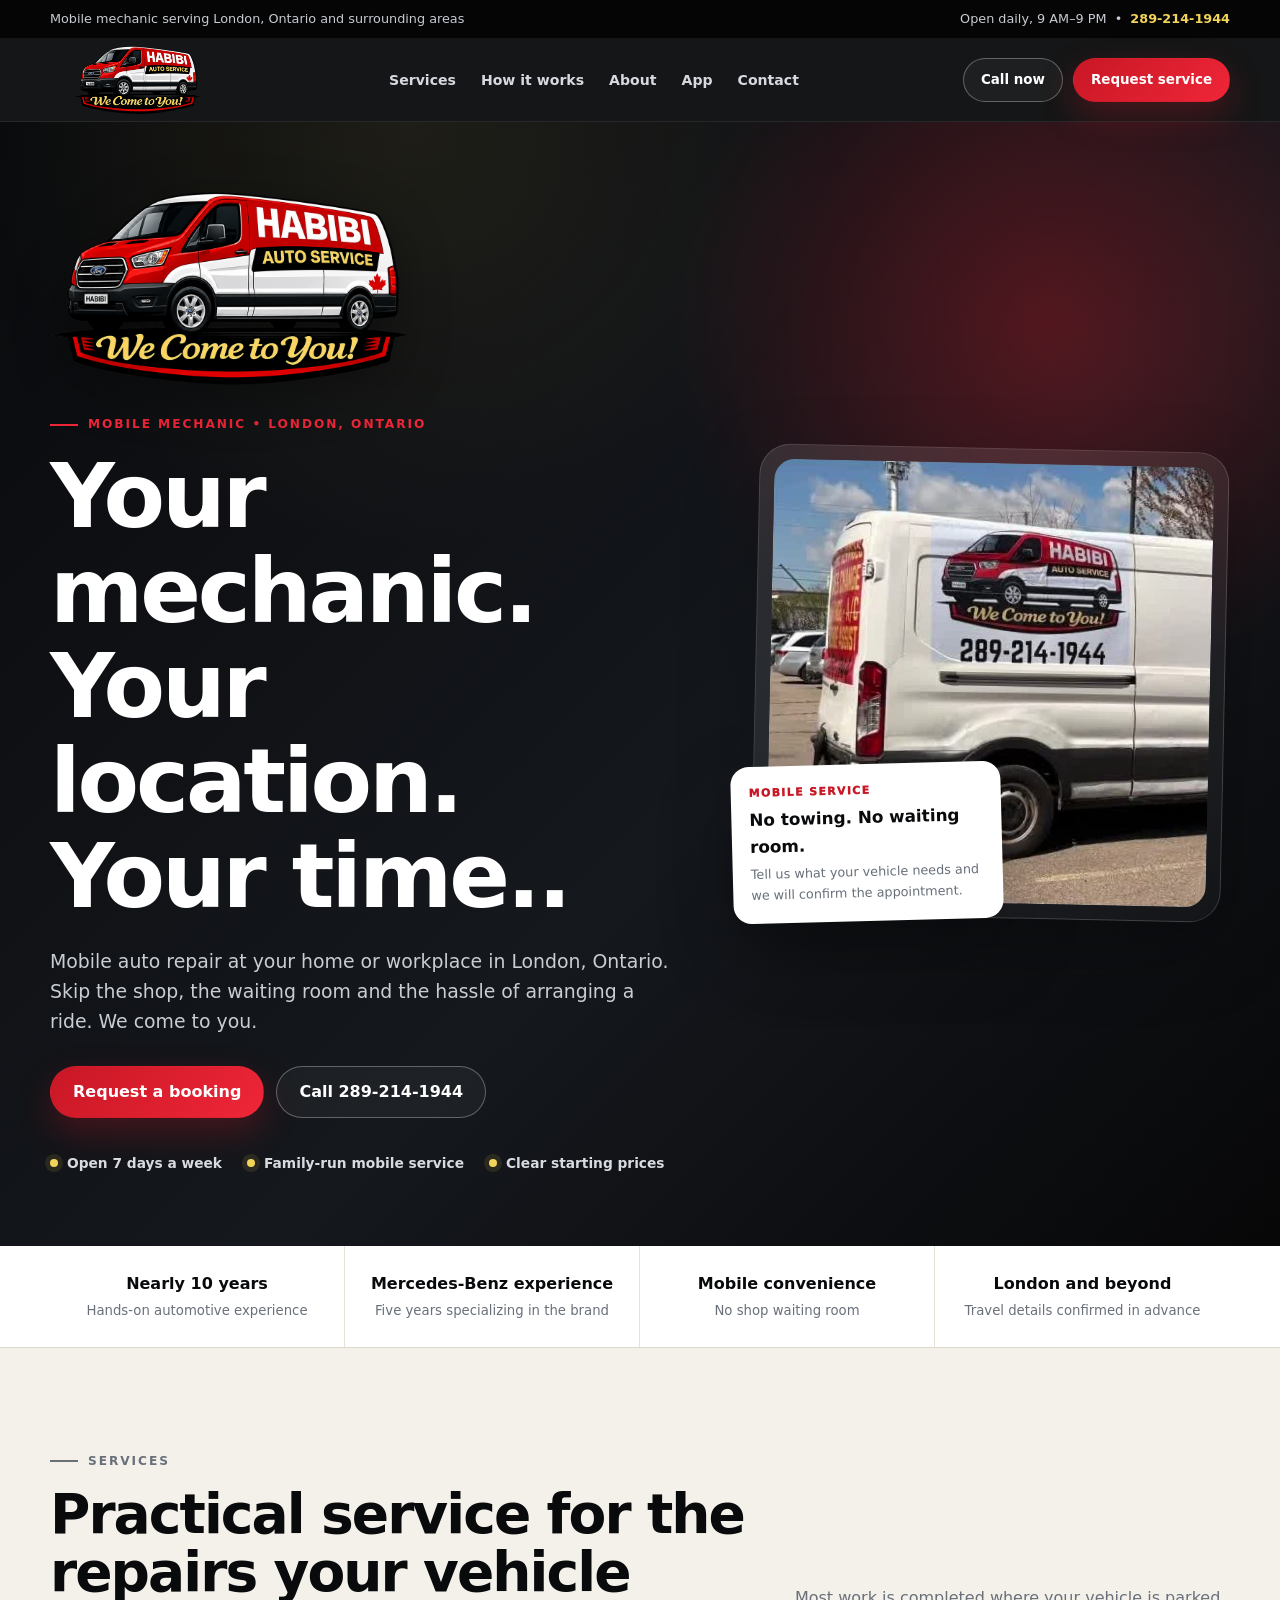
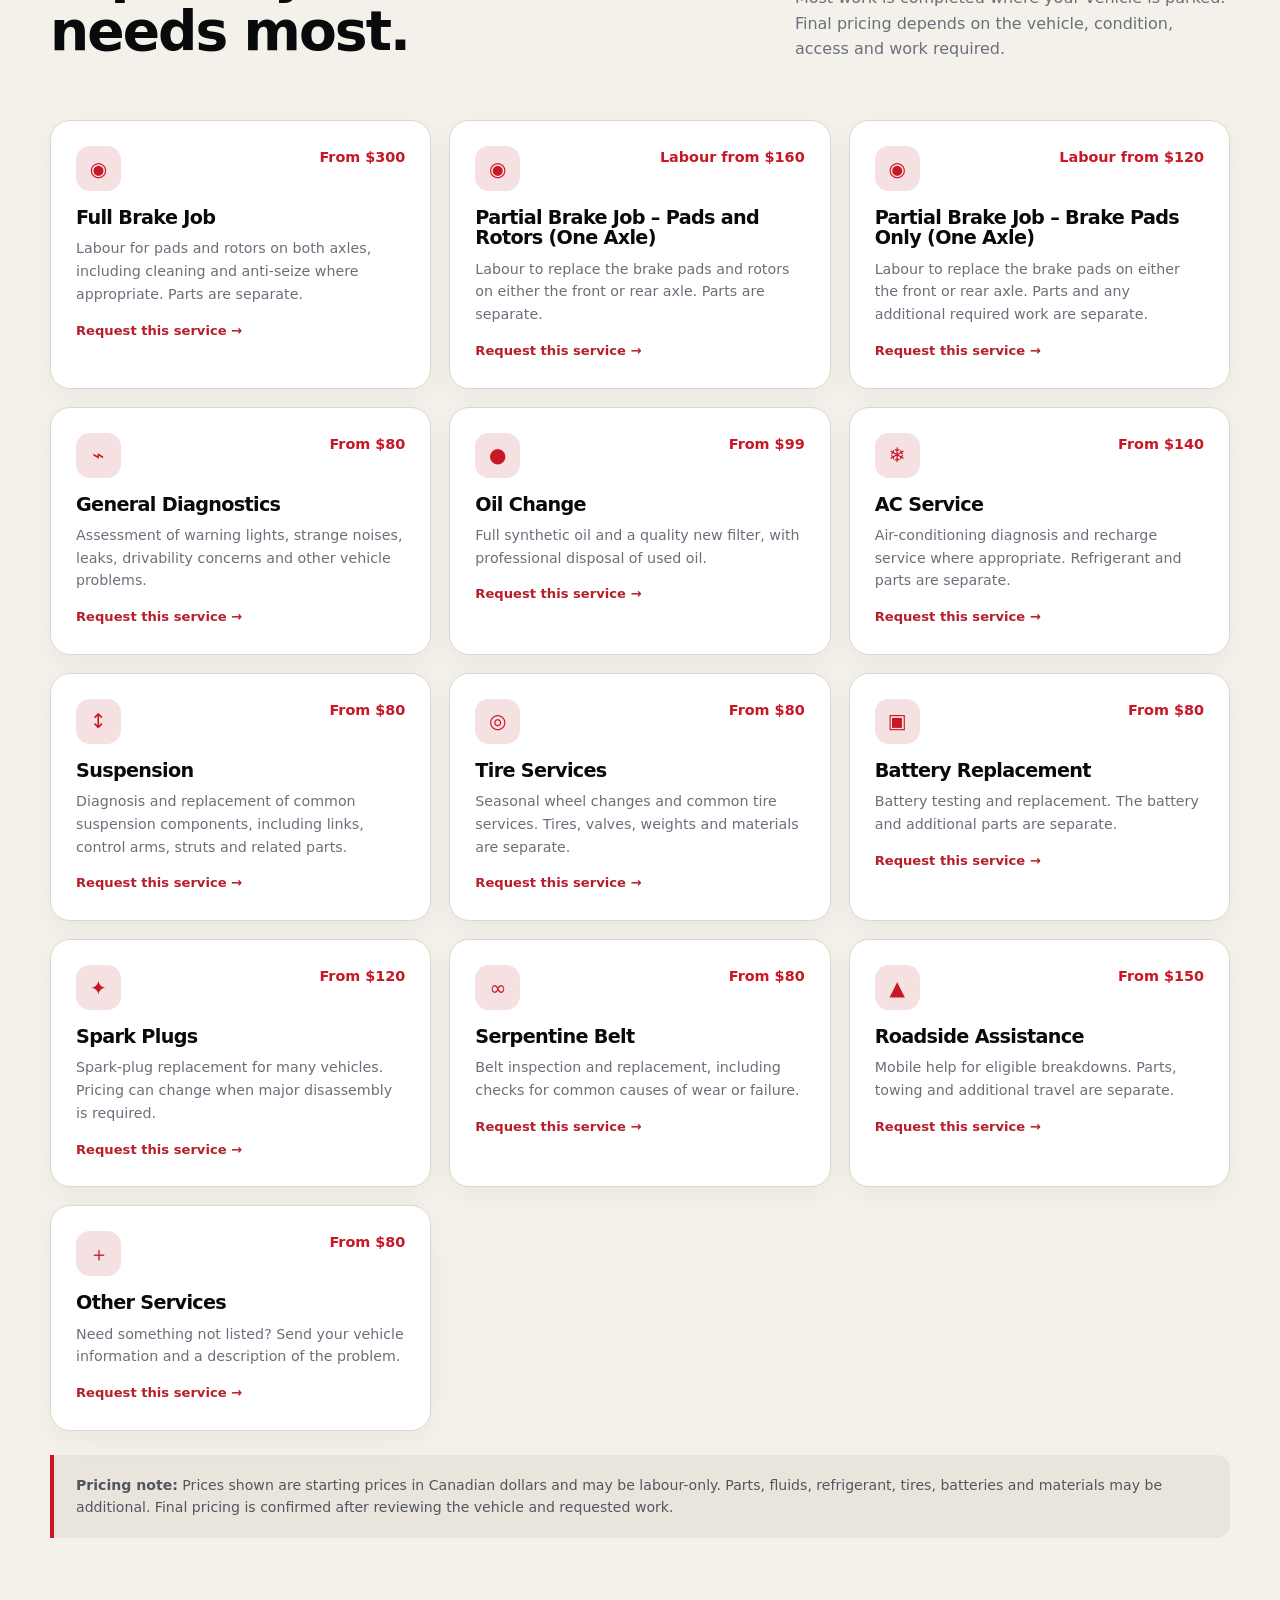
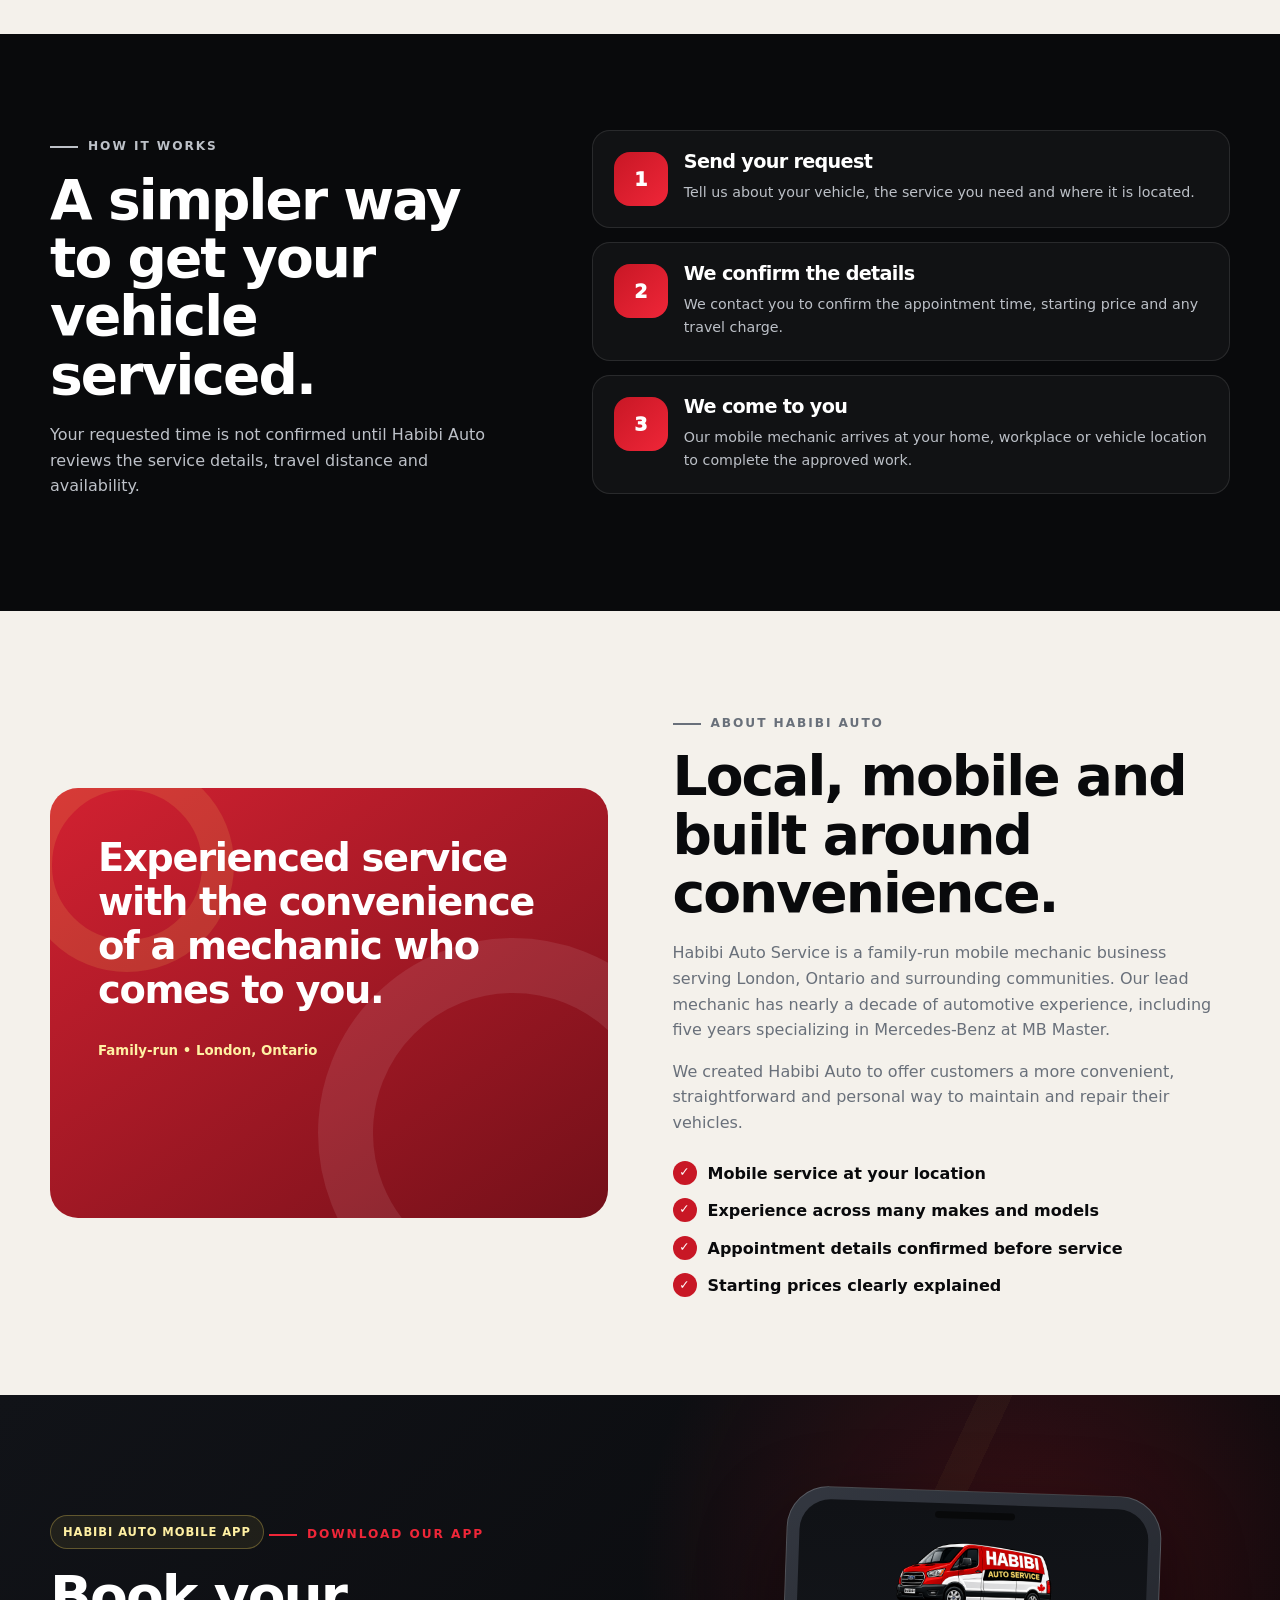
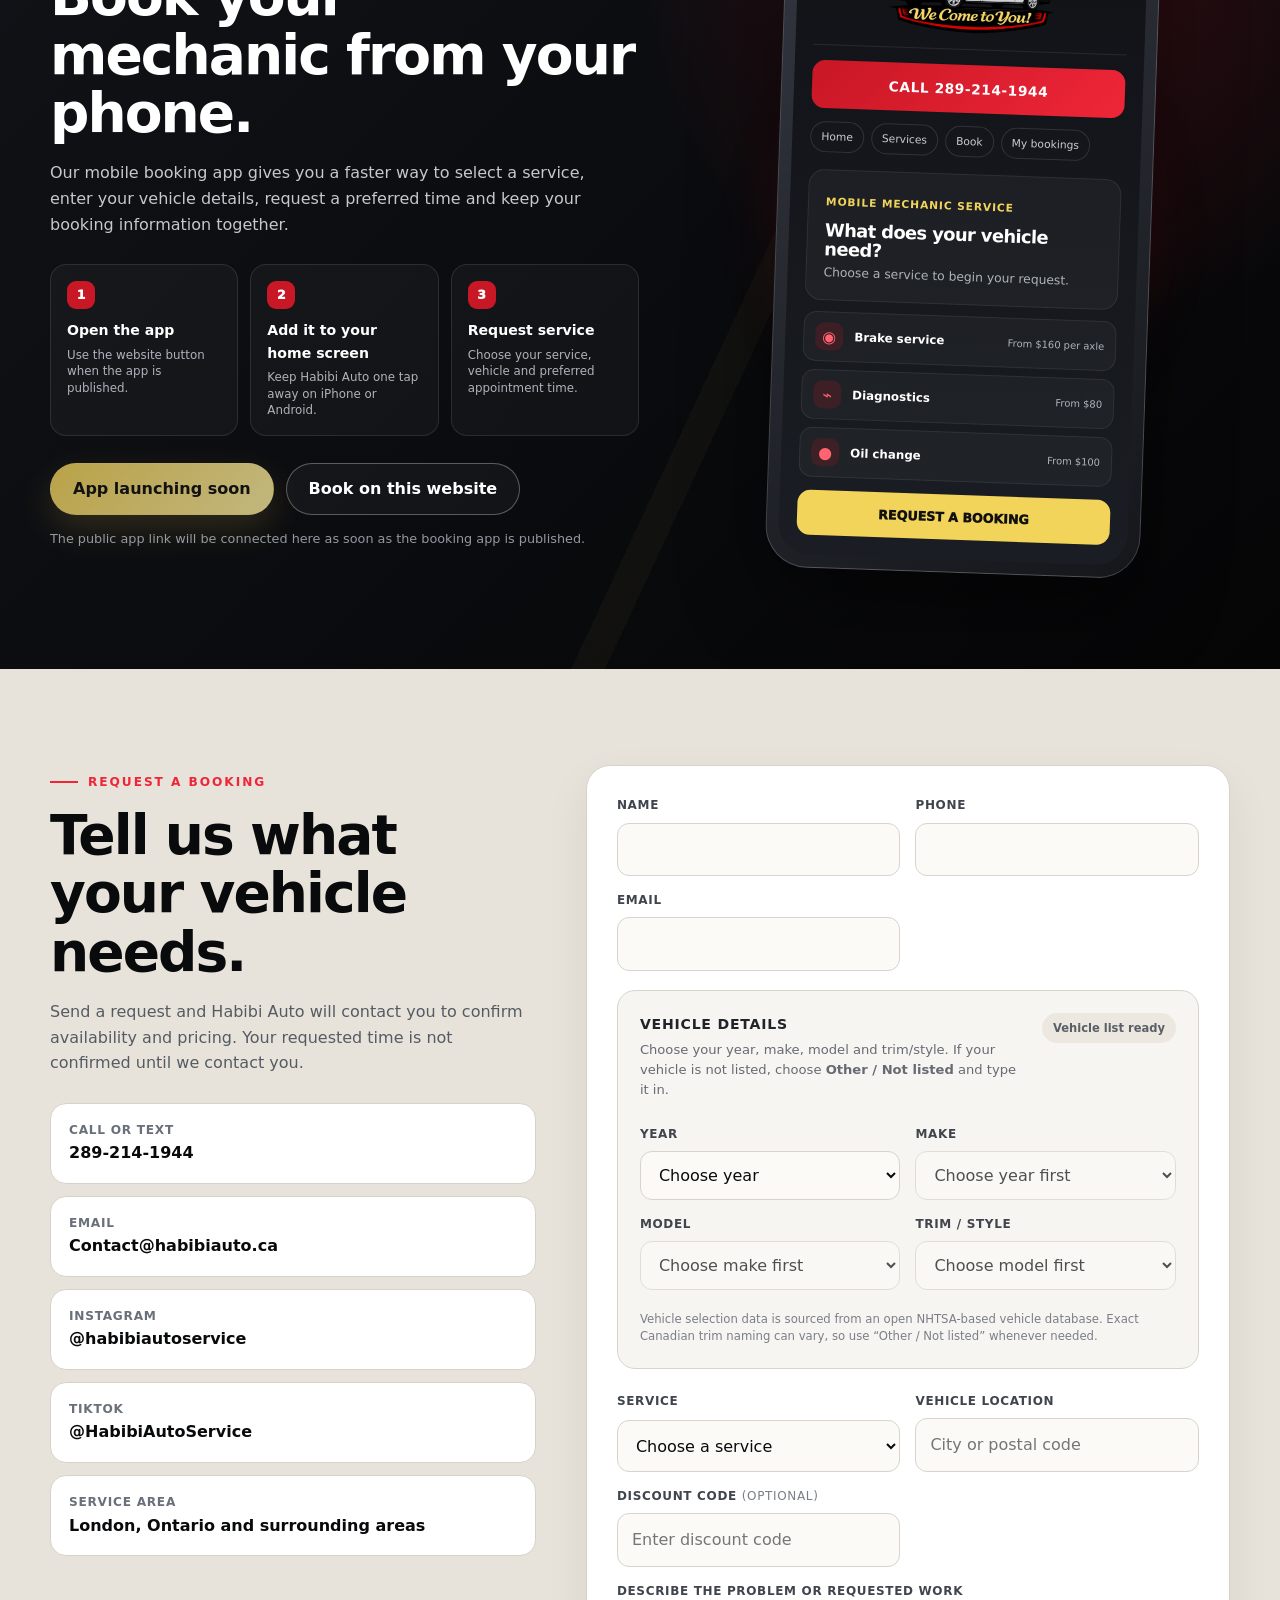
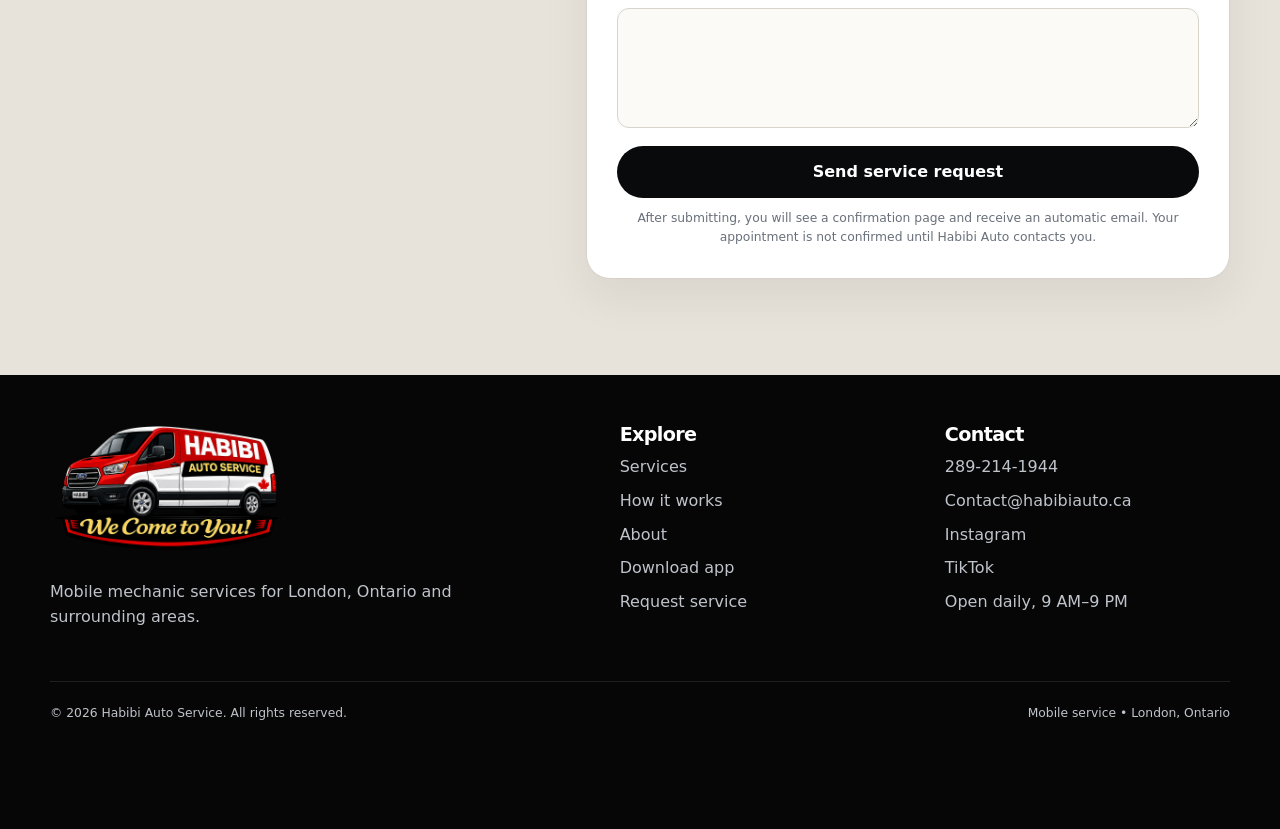
==== commit 8648e37f: "Revise hero text for clarity and engagement Updated hero section text to emphasize convenience and s" ====
--- a/index.html
+++ b/index.html
@@ -145,14 +145,14 @@
         <div class="hero-copy">
           <img class="hero-logo" src="habibi-logo-tight.png" alt="Habibi Auto Service — We Come to You">
           <p class="eyebrow">Mobile mechanic • London, Ontario</p>
-          <h1>Your mobile mechanic. We come to you.</h1>
-          <p>Professional automotive maintenance, diagnostics and repairs at your driveway, workplace or vehicle location in London, Ontario and surrounding areas.</p>
+          <h1>Your mechanic. Your location. Your time..</h1>
+          <p>Mobile auto repair at your home or workplace in London, Ontario. Skip the shop, the waiting room and the hassle of arranging a ride. We come to you.</p>
           <div class="hero-actions">
             <a class="btn btn-primary" href="#contact">Request a booking</a>
             <a class="btn btn-outline" href="tel:+12892141944">Call 289-214-1944</a>
           </div>
           <div class="hero-facts">
-            <span><i></i>Open every day, 9 AM–9 PM</span>
+            <span><i></i>Open 7 days a week</span>
             <span><i></i>Family-run mobile service</span>
             <span><i></i>Clear starting prices</span>
           </div>
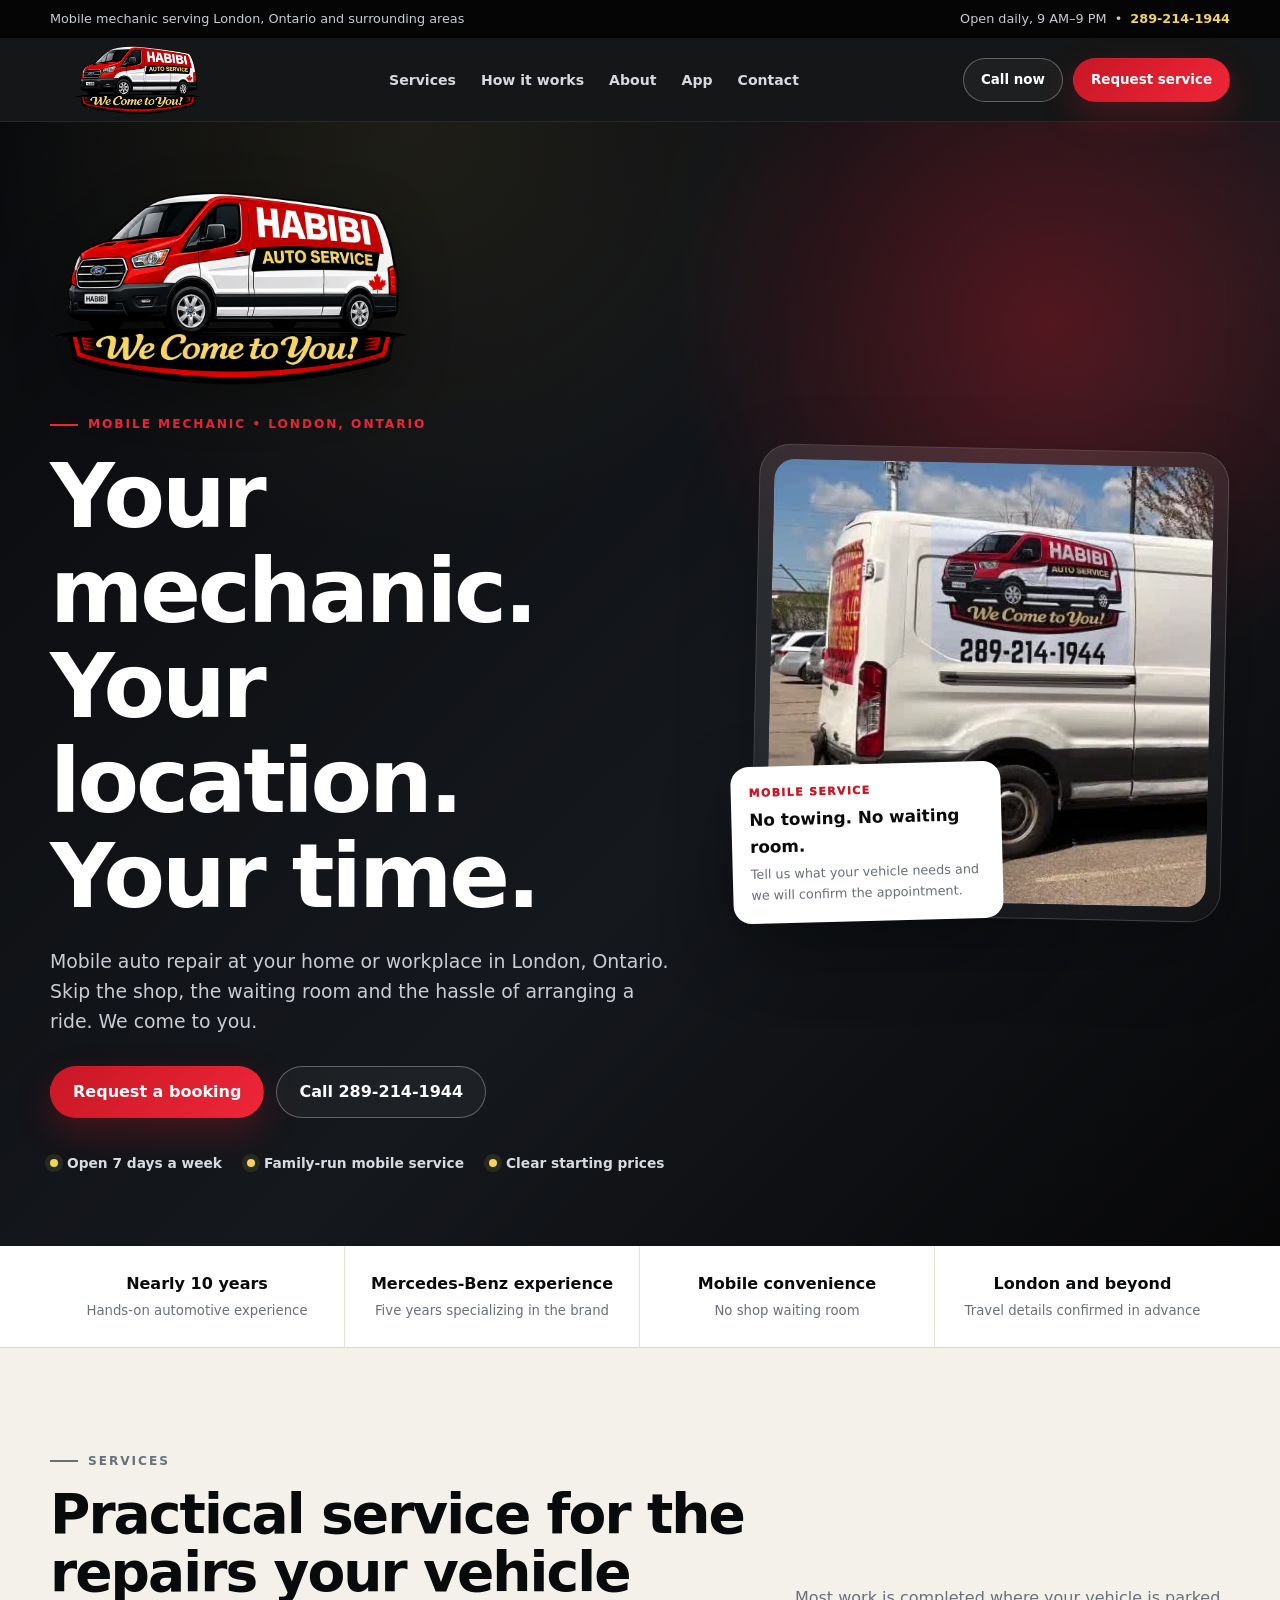
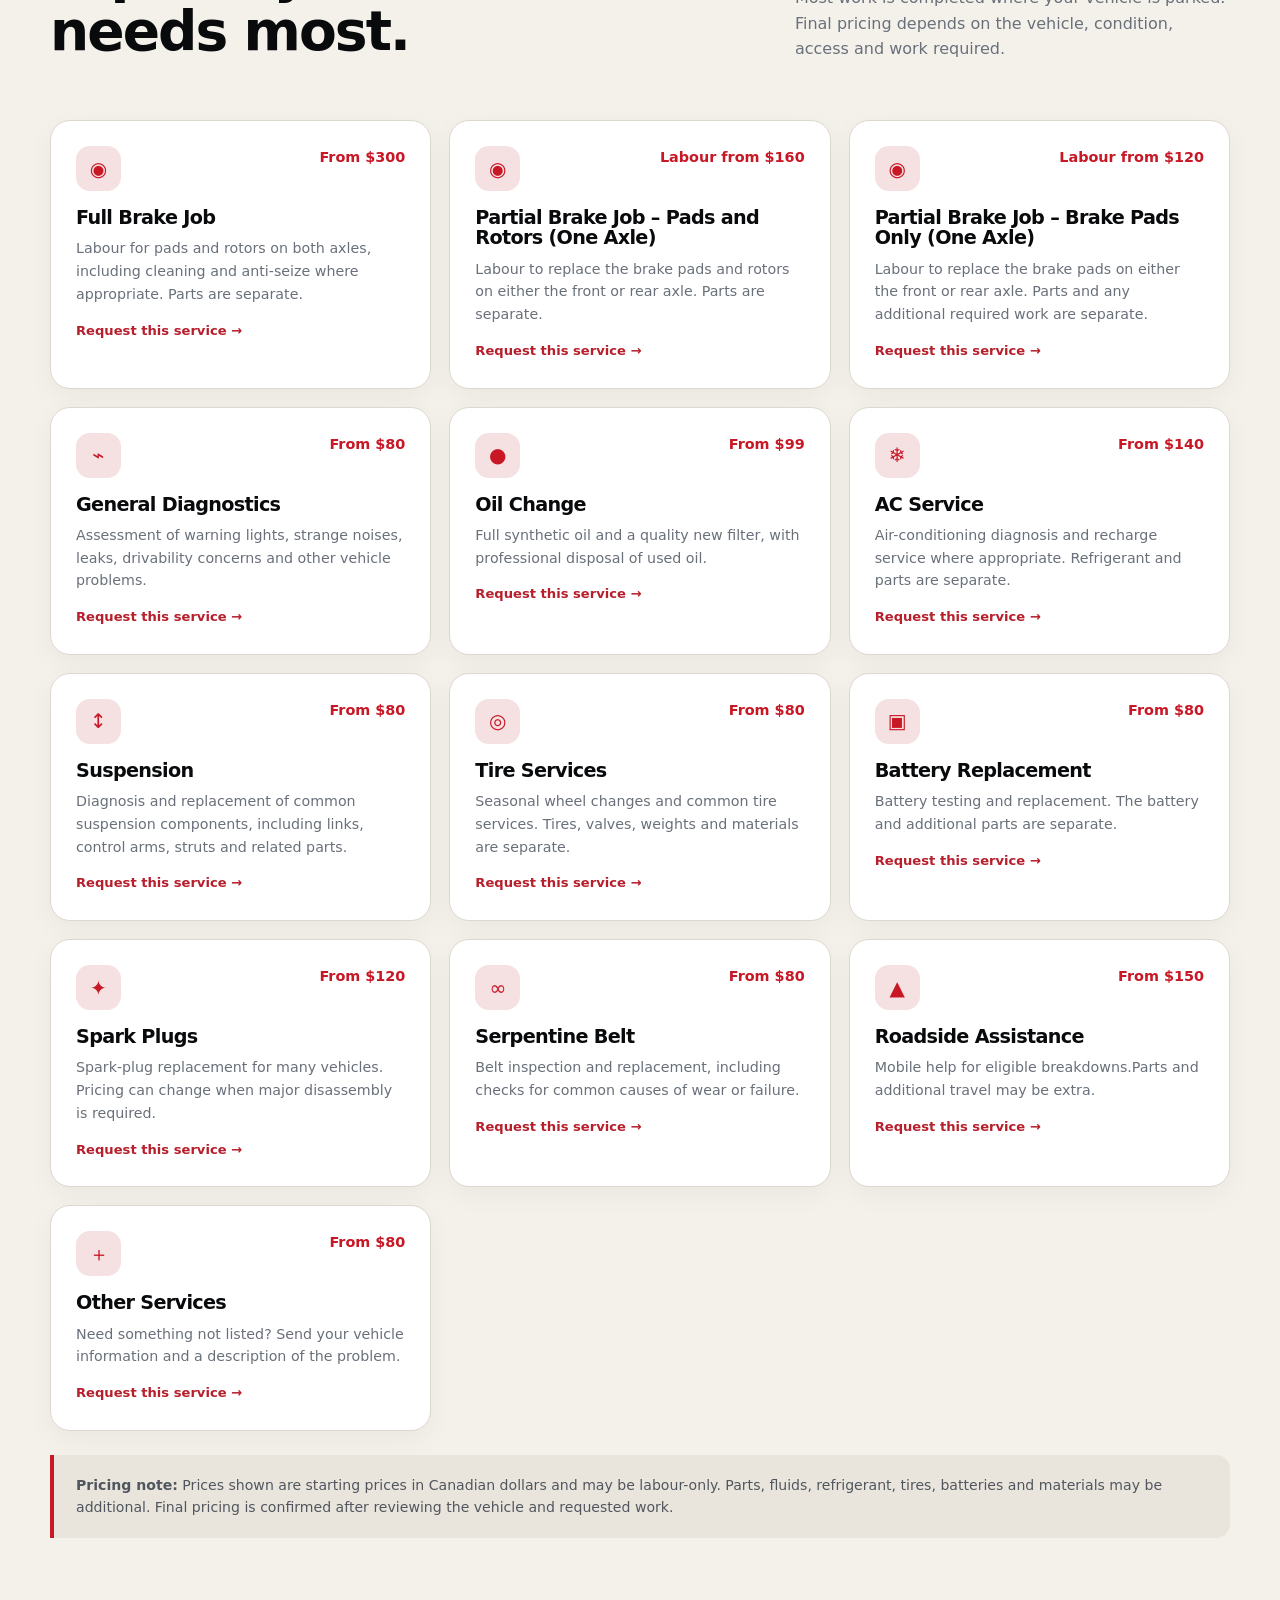
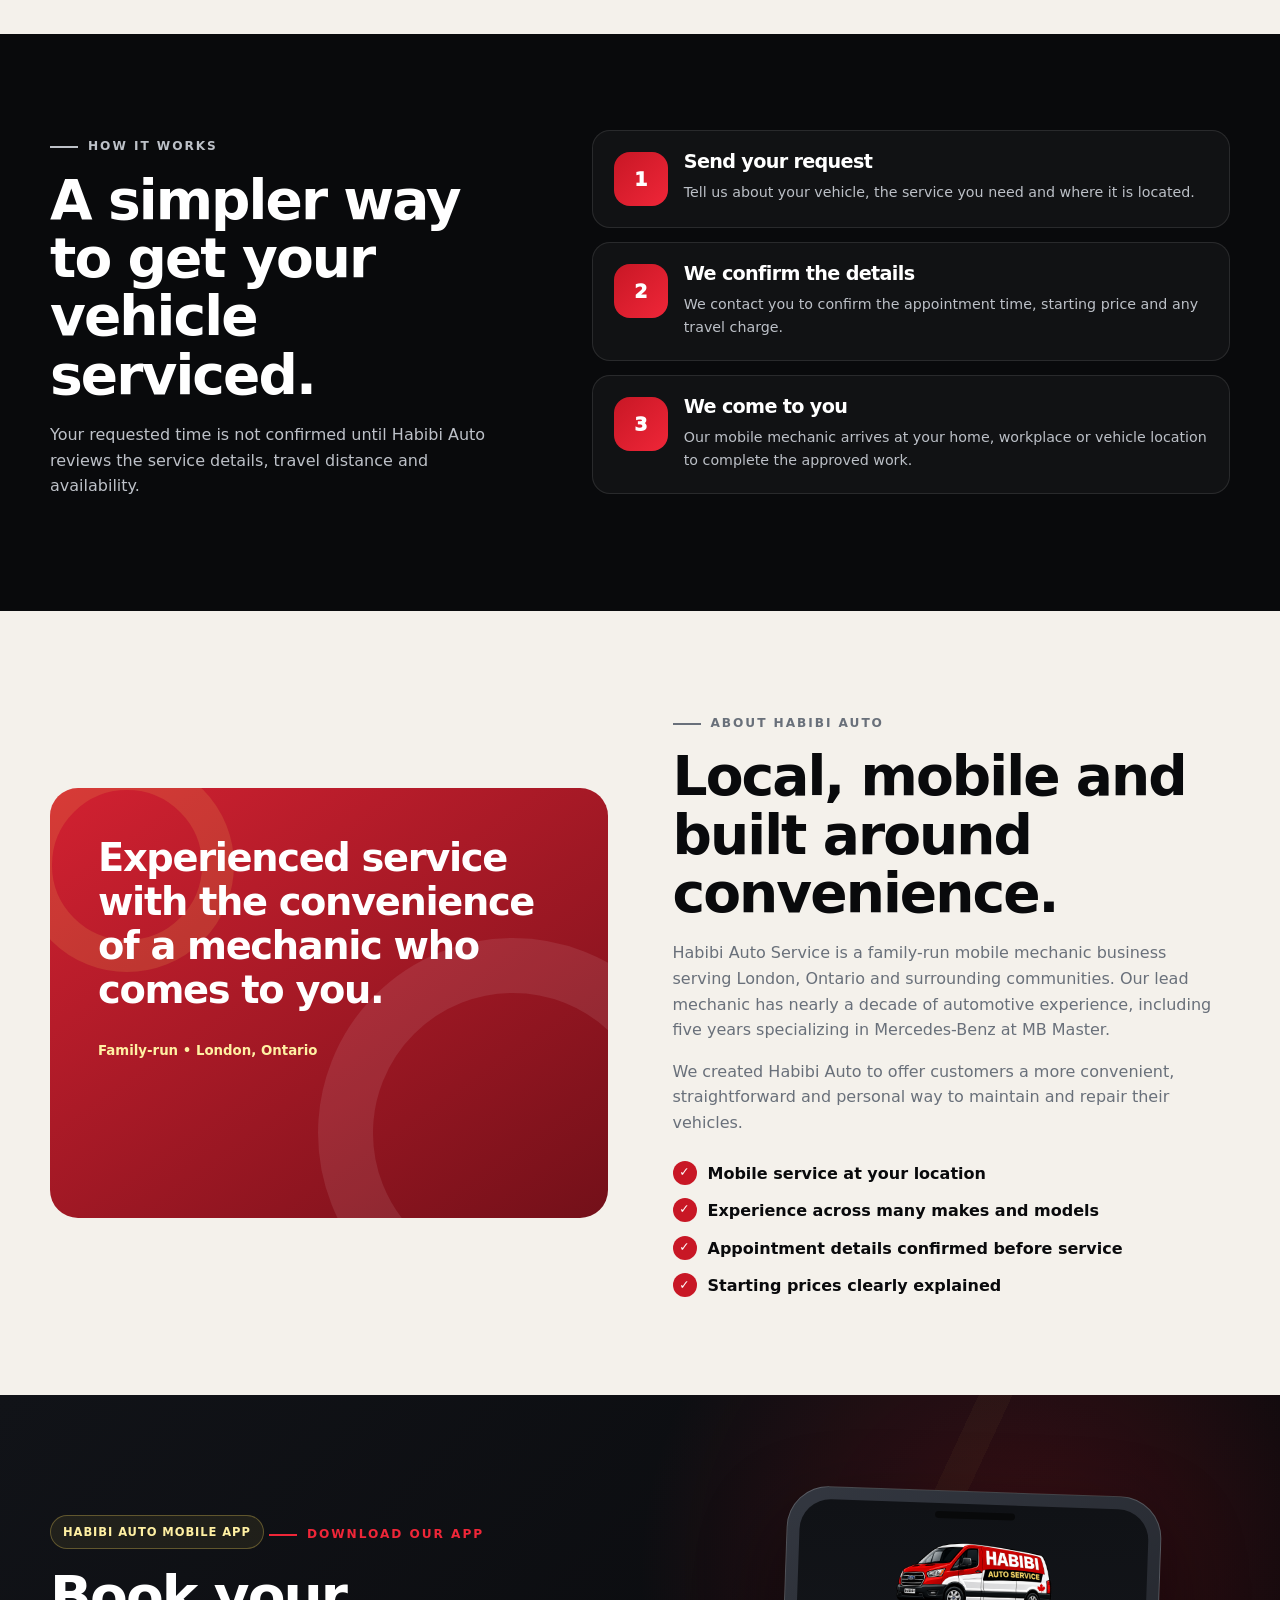
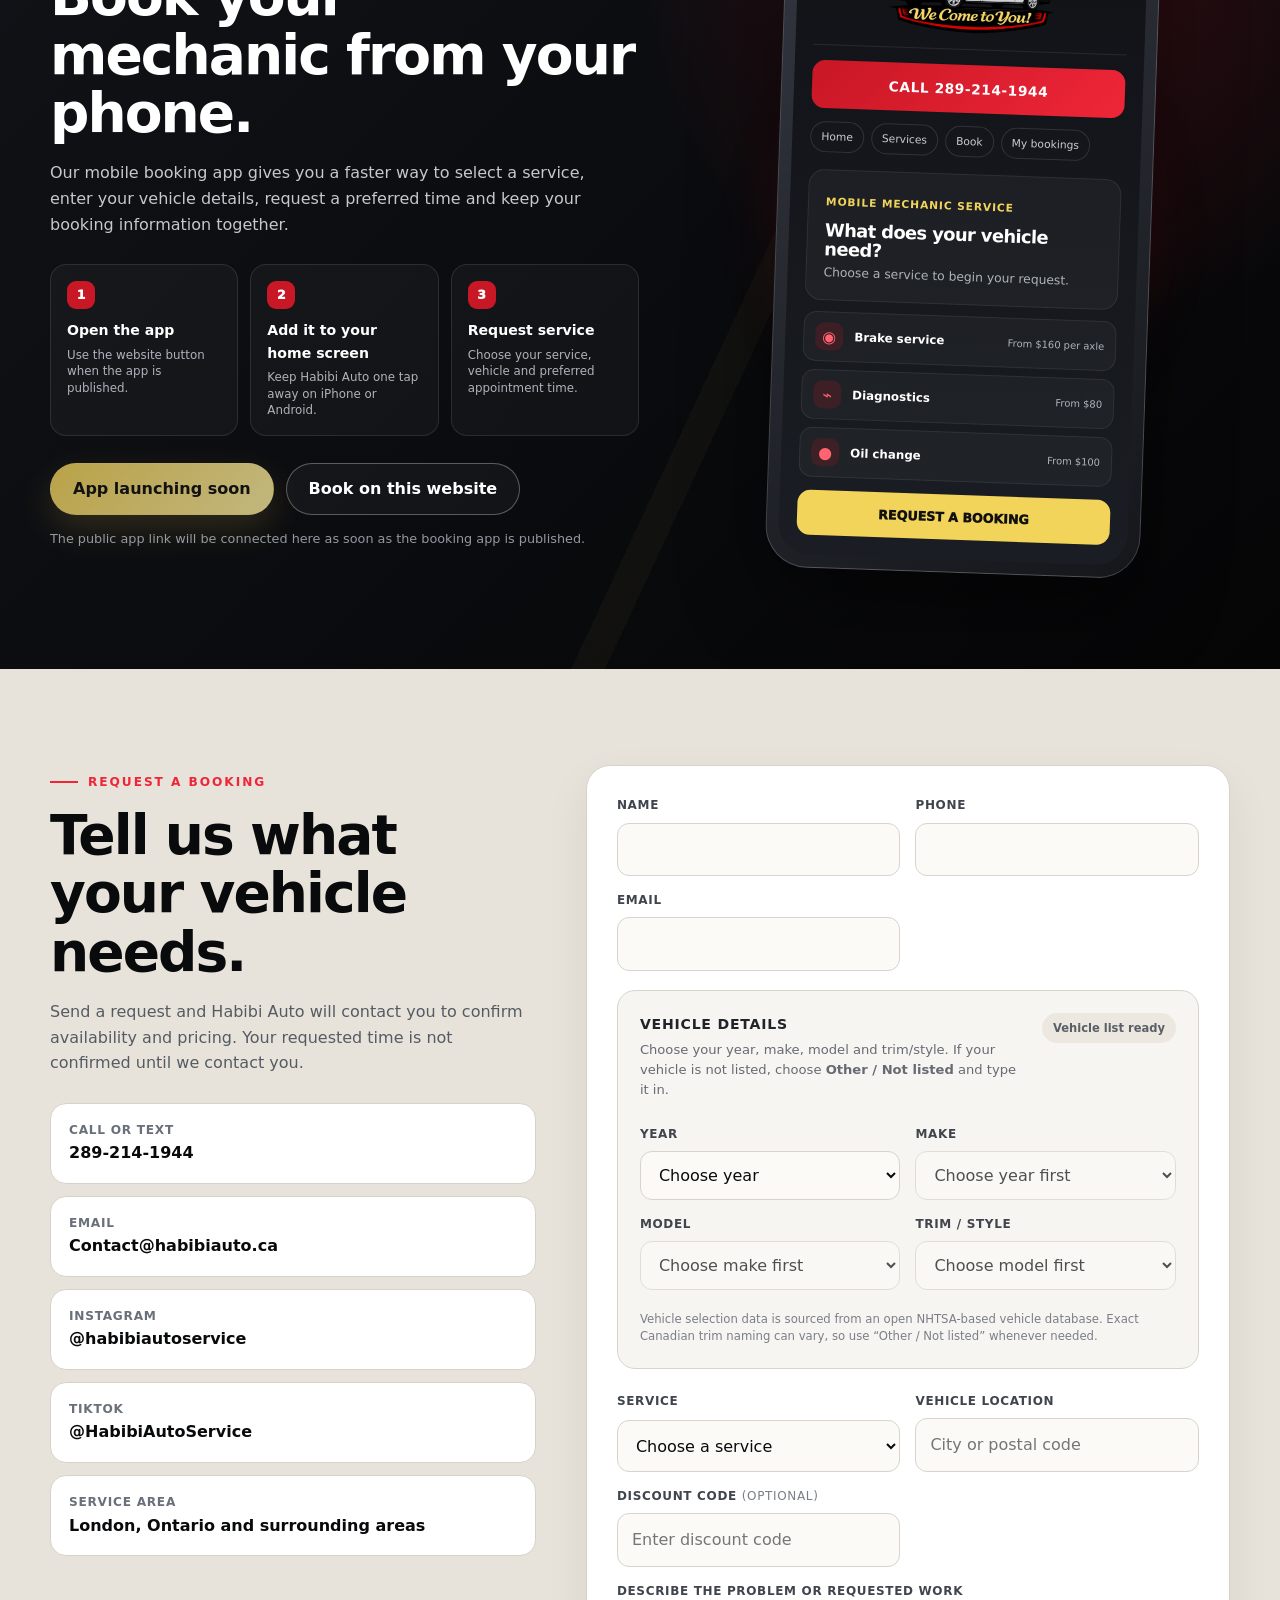
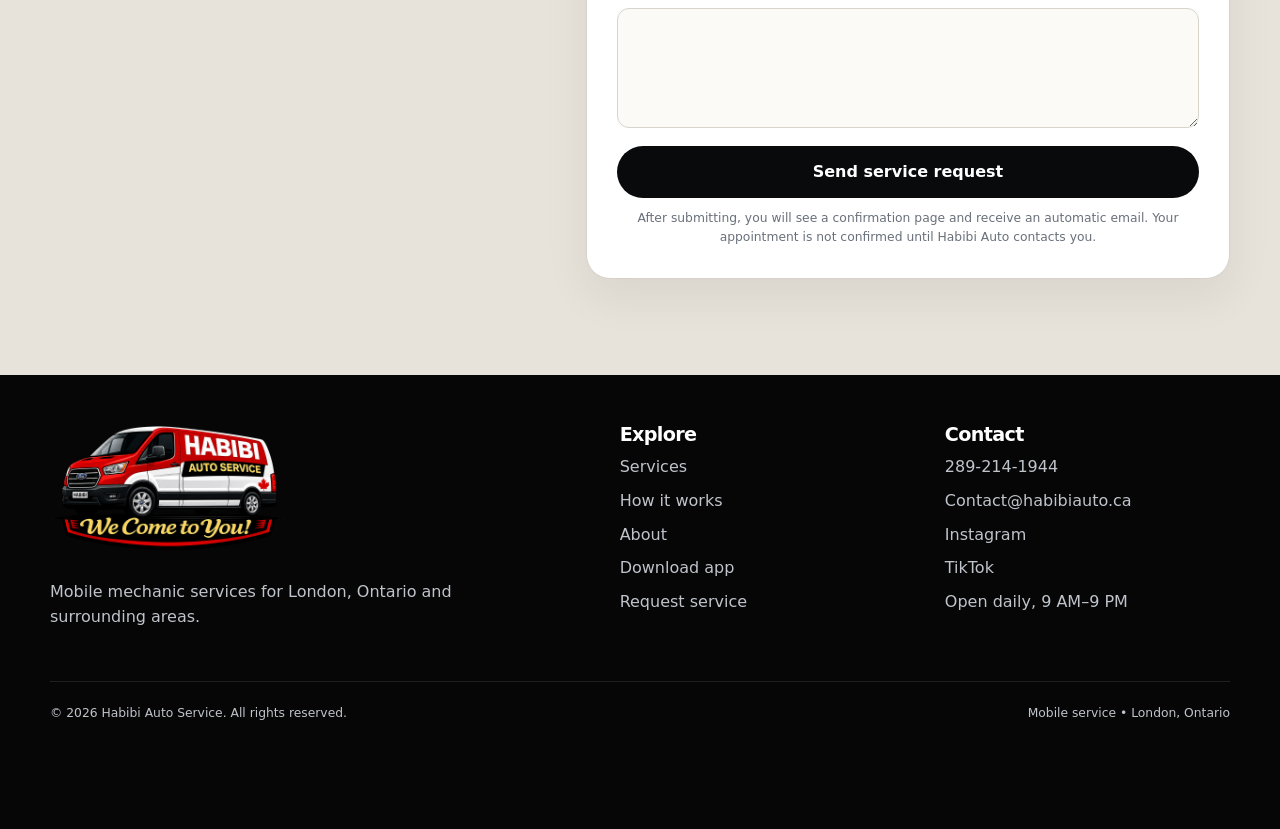
==== commit 12d35b5d: "Fix typo in hero section heading" ====
--- a/index.html
+++ b/index.html
@@ -145,7 +145,7 @@
         <div class="hero-copy">
           <img class="hero-logo" src="habibi-logo-tight.png" alt="Habibi Auto Service — We Come to You">
           <p class="eyebrow">Mobile mechanic • London, Ontario</p>
-          <h1>Your mechanic. Your location. Your time..</h1>
+          <h1>Your mechanic. Your location. Your time.</h1>
           <p>Mobile auto repair at your home or workplace in London, Ontario. Skip the shop, the waiting room and the hassle of arranging a ride. We come to you.</p>
           <div class="hero-actions">
             <a class="btn btn-primary" href="#contact">Request a booking</a>
@@ -191,7 +191,7 @@
           <article class="service-card" data-service="Battery replacement" role="button" tabindex="0" aria-label="Request Battery Replacement" style="cursor:pointer;"><div class="service-top"><span class="icon">▣</span><span class="price">From $80</span></div><h3>Battery Replacement</h3><p>Battery testing and replacement. The battery and additional parts are separate.</p><span style="display:inline-block;margin-top:14px;color:#b61f2b;font-size:.82rem;font-weight:900;">Request this service →</span></article>
           <article class="service-card" data-service="Spark plugs" role="button" tabindex="0" aria-label="Request Spark Plugs" style="cursor:pointer;"><div class="service-top"><span class="icon">✦</span><span class="price">From $120</span></div><h3>Spark Plugs</h3><p>Spark-plug replacement for many vehicles. Pricing can change when major disassembly is required.</p><span style="display:inline-block;margin-top:14px;color:#b61f2b;font-size:.82rem;font-weight:900;">Request this service →</span></article>
           <article class="service-card" data-service="Serpentine belt" role="button" tabindex="0" aria-label="Request Serpentine Belt" style="cursor:pointer;"><div class="service-top"><span class="icon">∞</span><span class="price">From $80</span></div><h3>Serpentine Belt</h3><p>Belt inspection and replacement, including checks for common causes of wear or failure.</p><span style="display:inline-block;margin-top:14px;color:#b61f2b;font-size:.82rem;font-weight:900;">Request this service →</span></article>
-          <article class="service-card" data-service="Roadside assistance" role="button" tabindex="0" aria-label="Request Roadside Assistance" style="cursor:pointer;"><div class="service-top"><span class="icon">▲</span><span class="price">From $150</span></div><h3>Roadside Assistance</h3><p>Mobile help for eligible breakdowns. Parts, towing and additional travel are separate.</p><span style="display:inline-block;margin-top:14px;color:#b61f2b;font-size:.82rem;font-weight:900;">Request this service →</span></article>
+          <article class="service-card" data-service="Roadside assistance" role="button" tabindex="0" aria-label="Request Roadside Assistance" style="cursor:pointer;"><div class="service-top"><span class="icon">▲</span><span class="price">From $150</span></div><h3>Roadside Assistance</h3><p>Mobile help for eligible breakdowns.Parts and additional travel may be extra.</p><span style="display:inline-block;margin-top:14px;color:#b61f2b;font-size:.82rem;font-weight:900;">Request this service →</span></article>
           <article class="service-card" data-service="Other service" role="button" tabindex="0" aria-label="Request Other Services" style="cursor:pointer;"><div class="service-top"><span class="icon">＋</span><span class="price">From $80</span></div><h3>Other Services</h3><p>Need something not listed? Send your vehicle information and a description of the problem.</p><span style="display:inline-block;margin-top:14px;color:#b61f2b;font-size:.82rem;font-weight:900;">Request this service →</span></article>
         </div>
         <div class="price-note"><strong>Pricing note:</strong> Prices shown are starting prices in Canadian dollars and may be labour-only. Parts, fluids, refrigerant, tires, batteries and materials may be additional. Final pricing is confirmed after reviewing the vehicle and requested work.</div>
@@ -254,7 +254,7 @@
     <section class="section-pad contact" id="contact">
       <div class="container contact-grid">
         <div class="contact-copy"><p class="eyebrow">Request a booking</p><h2>Tell us what your vehicle needs.</h2><p>Send a request and Habibi Auto will contact you to confirm availability and pricing. Your requested time is not confirmed until we contact you.</p><div class="contact-cards"><div class="contact-card"><span>Call or text</span><a href="tel:+12892141944">289-214-1944</a></div><div class="contact-card"><span>Email</span><a href="mailto:Contact@habibiauto.ca">Contact@habibiauto.ca</a></div><div class="contact-card"><span>Instagram</span><a href="https://www.instagram.com/habibiautoservice/" target="_blank" rel="noopener noreferrer">@habibiautoservice</a></div><div class="contact-card"><span>TikTok</span><a href="https://www.tiktok.com/@habibiautoservice" target="_blank" rel="noopener">@HabibiAutoService</a></div><div class="contact-card"><span>Service area</span><strong>London, Ontario and surrounding areas</strong></div></div></div>
-        <form id="service-form" action="https://formsubmit.co/Contact@habibiauto.ca" method="POST"><input type="hidden" name="_subject" value="New Habibi Auto service request"><input type="hidden" name="_template" value="table"><input type="hidden" name="_next" value="https://habibiauto.ca/thank-you.html"><input type="hidden" name="_url" value="https://habibiauto.ca/#contact"><input type="hidden" name="_autoresponse" value="Thank you for contacting Habibi Auto Service. We received your service request. This is an automatic confirmation only; your appointment is not booked or confirmed yet. We will review your vehicle, requested service, location and preferred timing, then contact you to confirm availability, pricing, any travel charge and the appointment details. For urgent assistance, call or text 289-214-1944. We are open daily from 9 AM to 9 PM."><input type="text" name="_honey" tabindex="-1" autocomplete="off" style="position:absolute;left:-9999px;opacity:0" aria-hidden="true"><div class="form-grid"><div class="field"><label for="name">Name</label><input id="name" name="name" autocomplete="name" required></div><div class="field"><label for="phone">Phone</label><input id="phone" name="phone" autocomplete="tel" required></div><div class="field"><label for="email">Email</label><input id="email" name="email" type="email" autocomplete="email" required></div><div class="field full vehicle-picker">
+        <form id="service-form" action="https://formsubmit.co/Contact@habibiauto.ca" method="POST"><input type="hidden" name="_subject" value="New Habibi Auto service request"><input type="hidden" name="_template" value="table"><input type="hidden" name="_next" value="https://habibiauto.ca/thank-you.html"><input type="hidden" name="_url" value="https://habibiauto.ca/#contact"><input type="hidden" name="_autoresponse" value="Thank you for contacting Habibi Auto Service. We received your service request. This is an automatic confirmation only; your appointment is not booked or confirmed yet. We will review your vehicle, requested service, location and preferred timing, then contact you to confirm availability, pricing, any travel charge and the appointment details. For urgent assistance, call or text 289-214-1944. We are Mon–Fri 9 AM–7 PM • Sat–Sun 10 AM–7 PM."><input type="text" name="_honey" tabindex="-1" autocomplete="off" style="position:absolute;left:-9999px;opacity:0" aria-hidden="true"><div class="form-grid"><div class="field"><label for="name">Name</label><input id="name" name="name" autocomplete="name" required></div><div class="field"><label for="phone">Phone</label><input id="phone" name="phone" autocomplete="tel" required></div><div class="field"><label for="email">Email</label><input id="email" name="email" type="email" autocomplete="email" required></div><div class="field full vehicle-picker">
   <div class="vehicle-picker-head">
     <div>
       <label>Vehicle details</label>
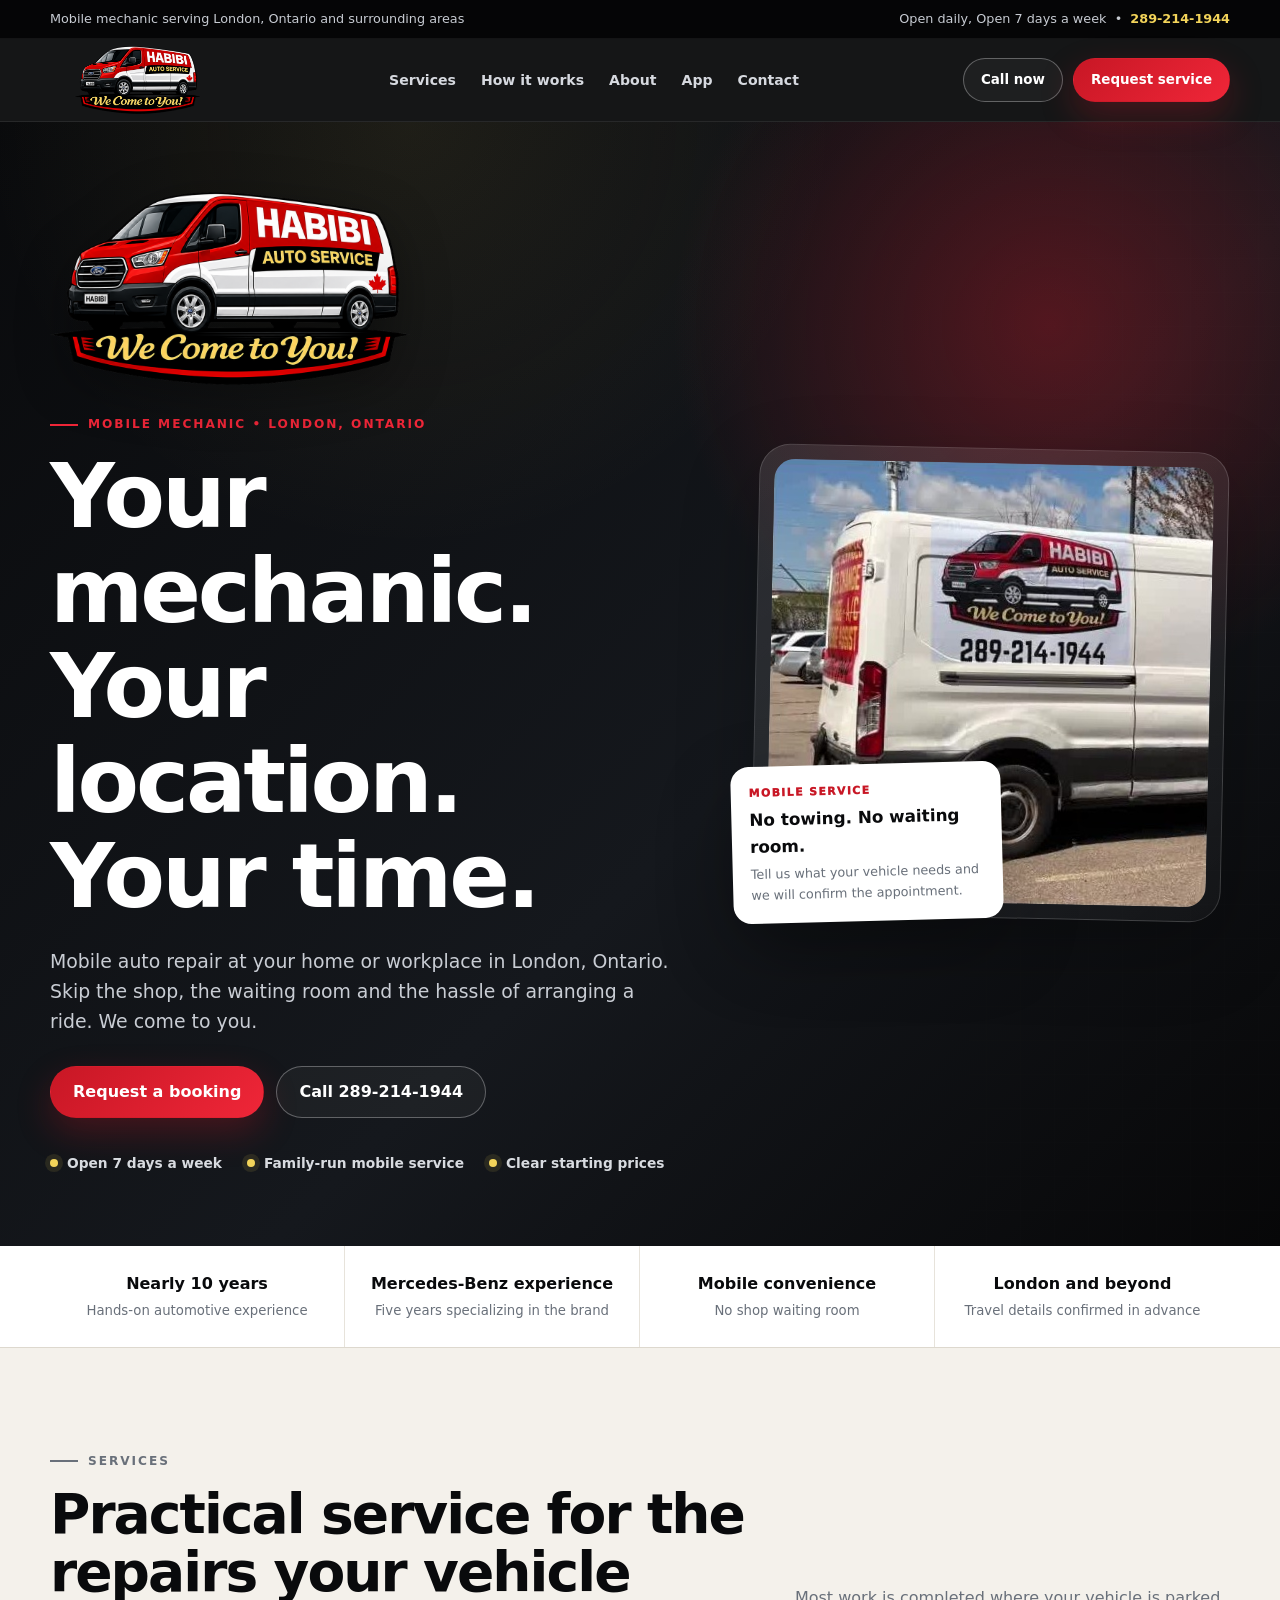
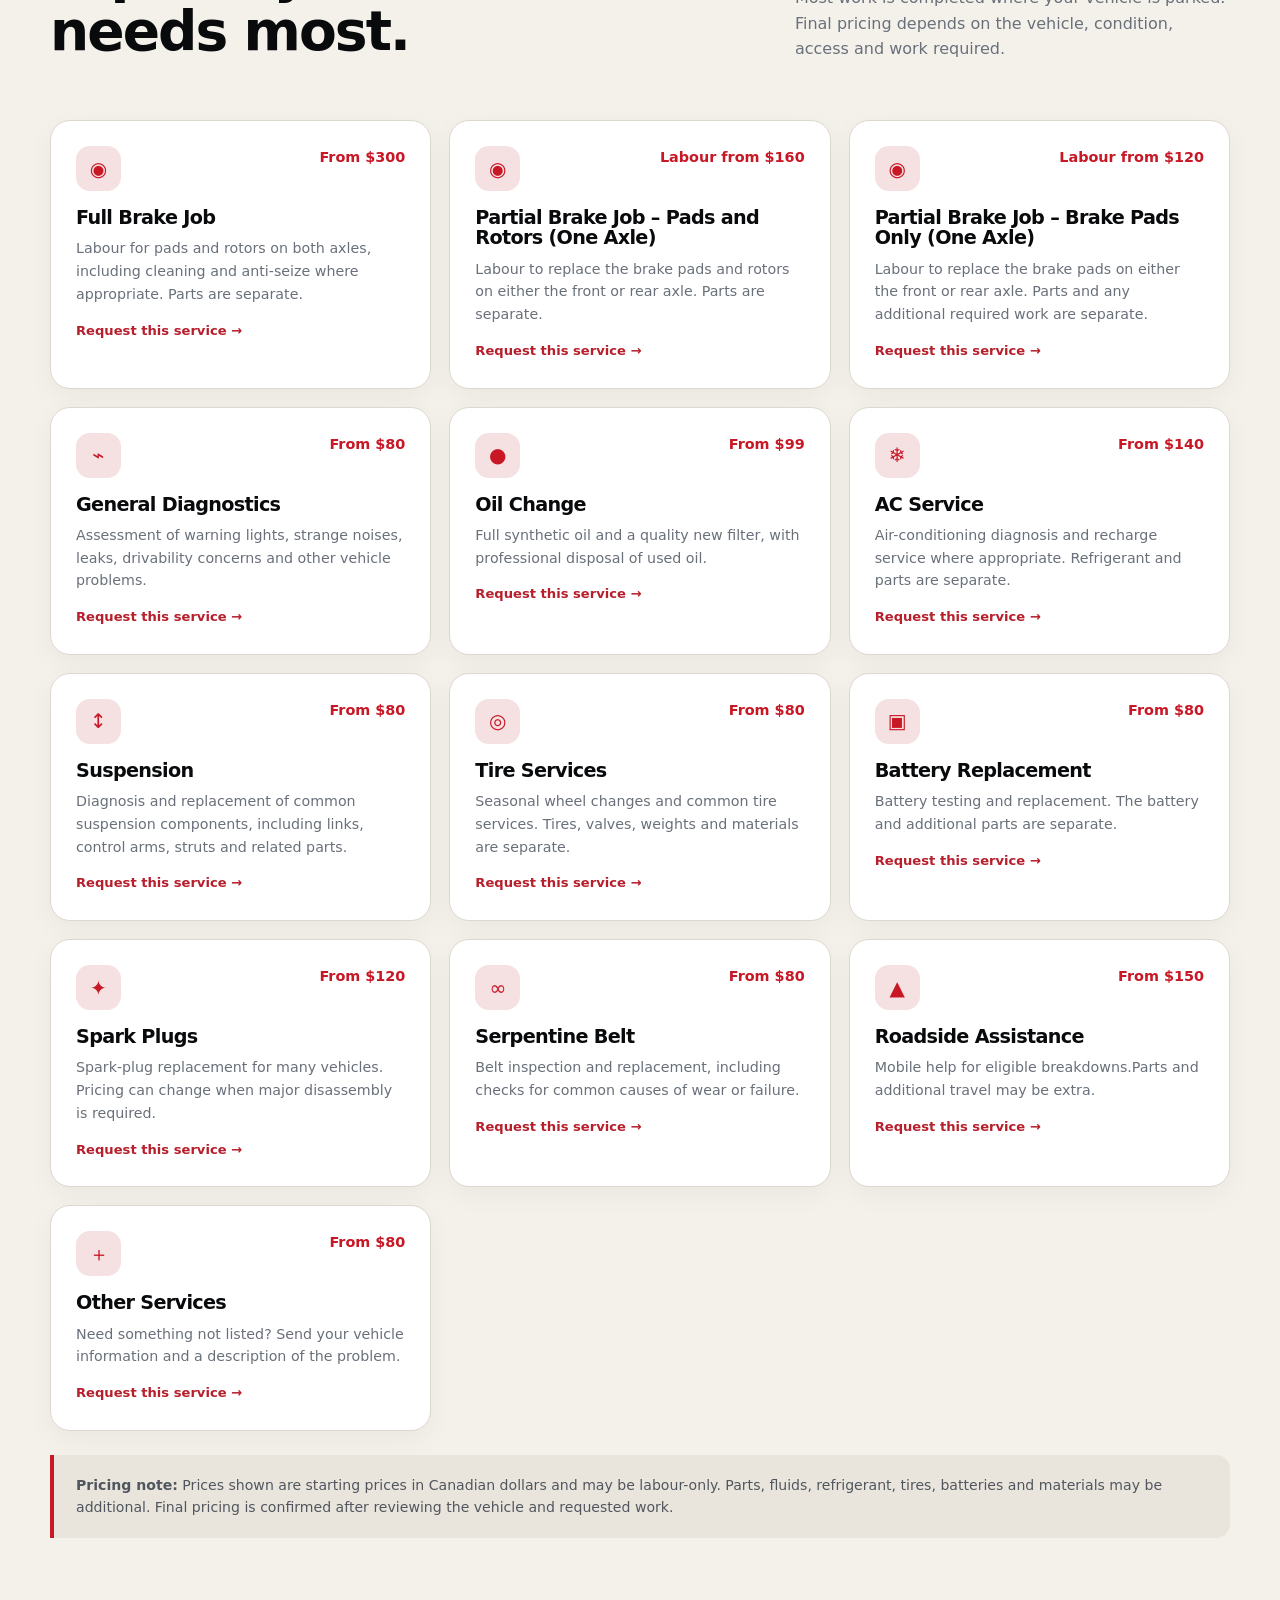
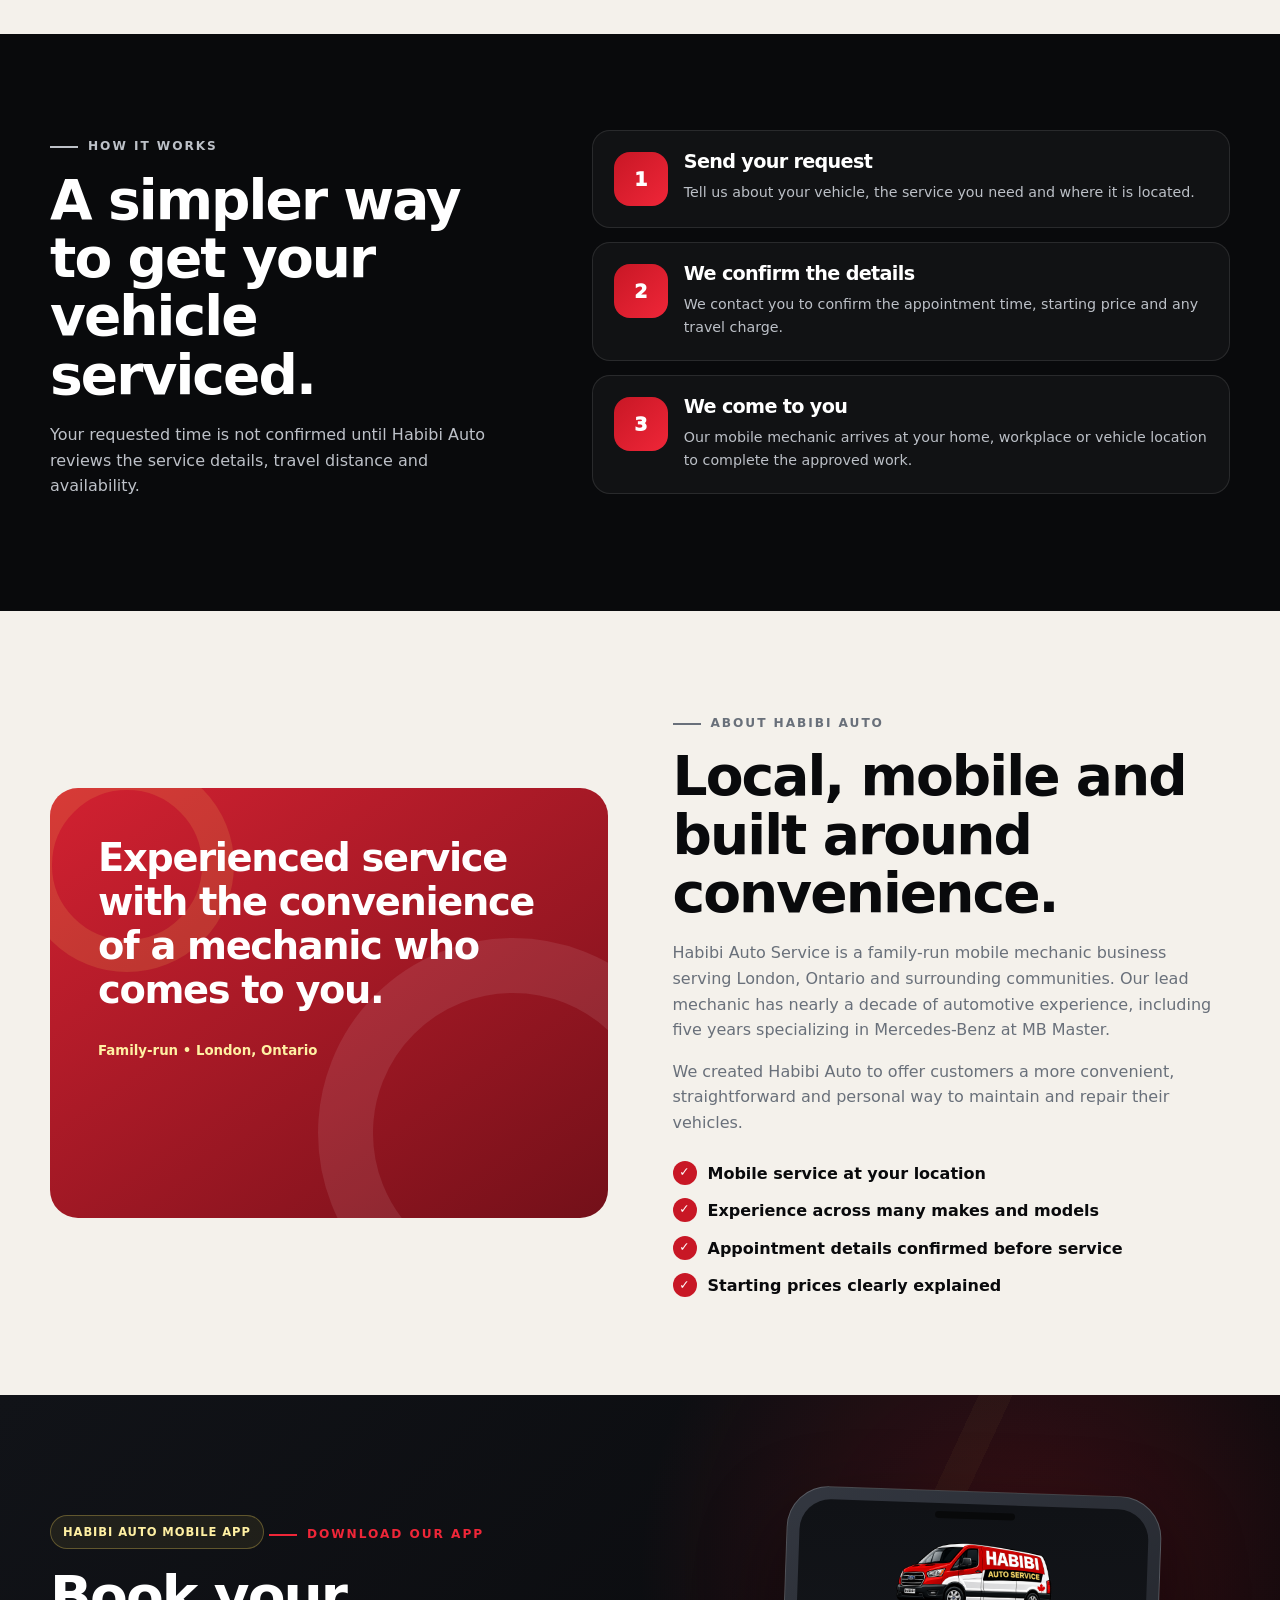
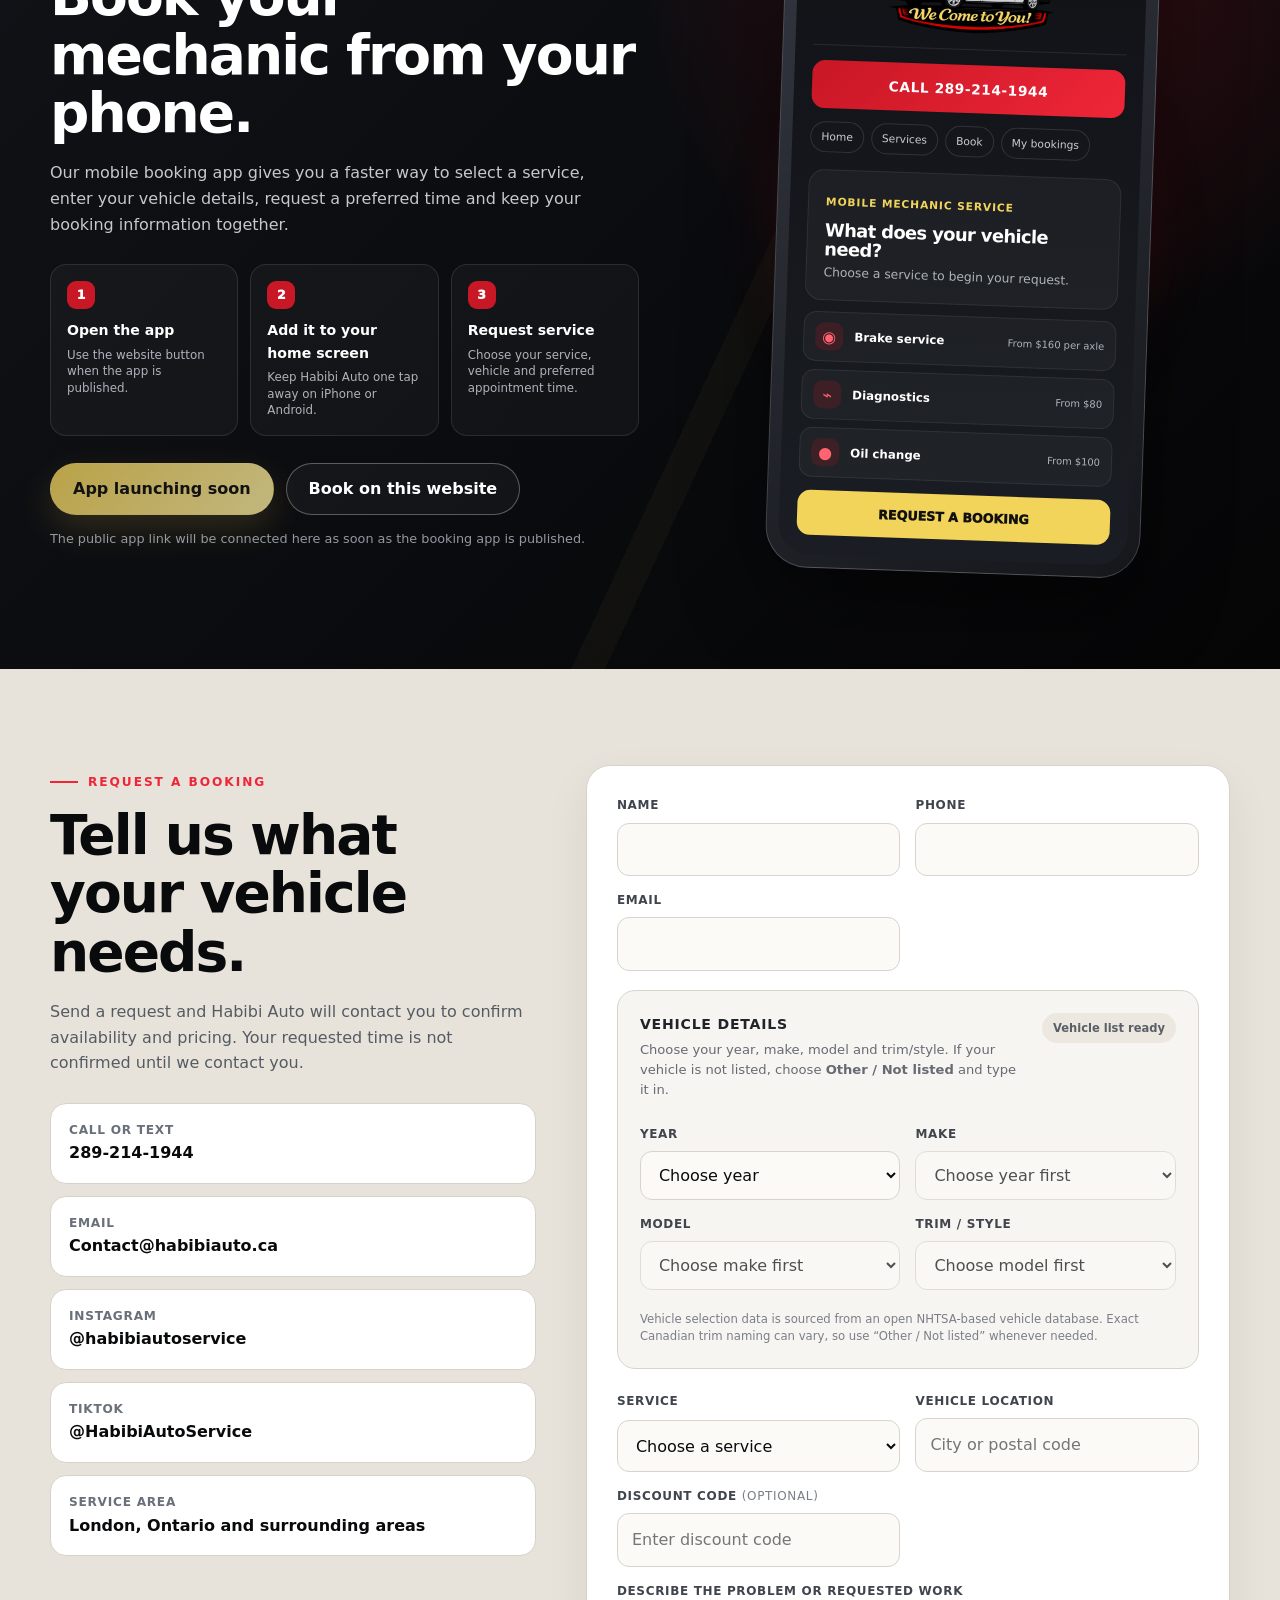
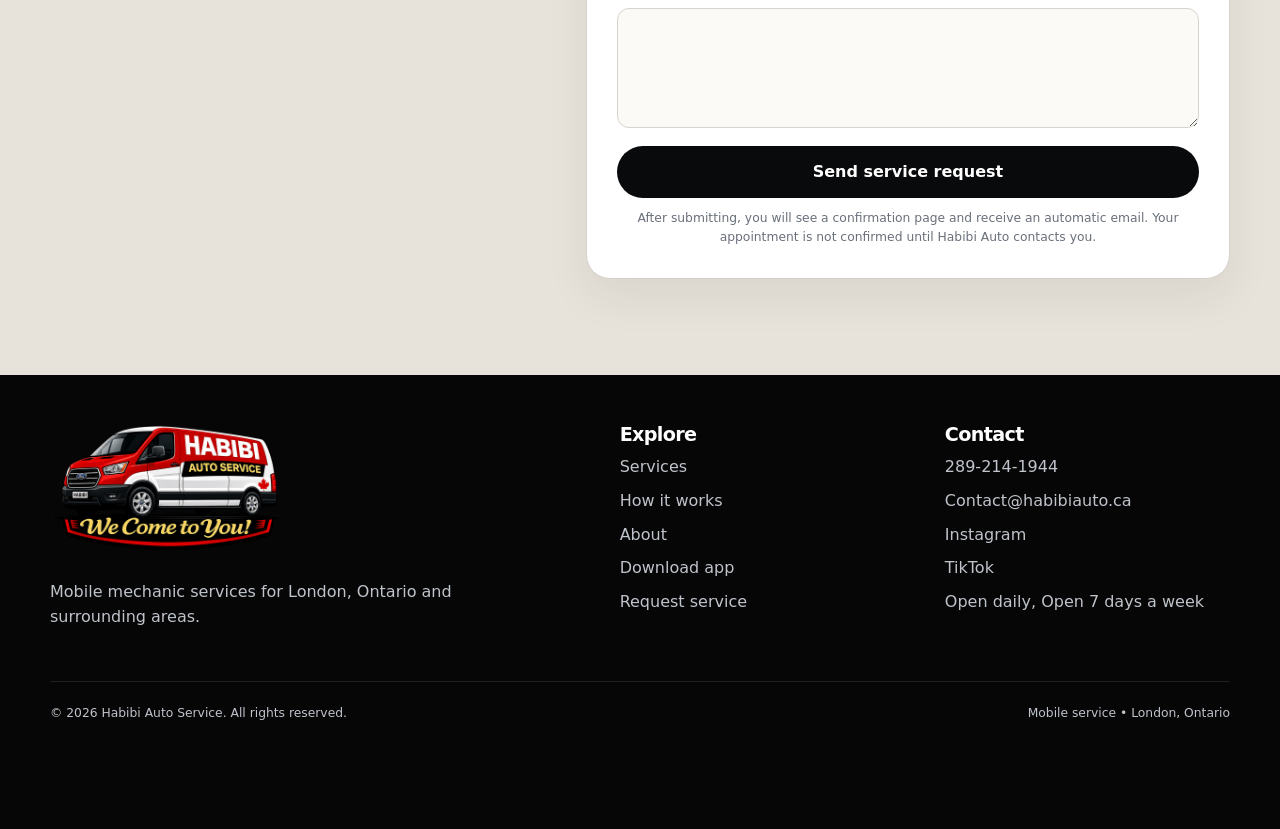
==== commit 0d6bdf83: "Update footer contact hours to 'Open 7 days a week'" ====
--- a/index.html
+++ b/index.html
@@ -114,7 +114,7 @@
   <div class="topbar">
     <div class="container topbar-inner">
       <span>Mobile mechanic serving London, Ontario and surrounding areas</span>
-      <span>Open daily, 9 AM–9 PM &nbsp;•&nbsp; <a href="tel:+12892141944">289-214-1944</a></span>
+      <span>Open daily, Open 7 days a week &nbsp;•&nbsp; <a href="tel:+12892141944">289-214-1944</a></span>
     </div>
   </div>
 
@@ -304,7 +304,7 @@
     </section>
   </main>
 
-  <footer><div class="container"><div class="footer-grid"><div><a class="brand footer-brand" href="#home"><img src="habibi-logo-tight.png" alt="Habibi Auto Service — We Come to You"></a><p style="max-width:420px;margin-top:20px">Mobile mechanic services for London, Ontario and surrounding areas.</p></div><div><h3>Explore</h3><div class="footer-links"><a href="#services">Services</a><a href="#how">How it works</a><a href="#about">About</a><a href="#app">Download app</a><a href="#contact">Request service</a></div></div><div><h3>Contact</h3><div class="footer-links"><a href="tel:+12892141944">289-214-1944</a><a href="mailto:Contact@habibiauto.ca">Contact@habibiauto.ca</a><a href="https://www.instagram.com/habibiautoservice/" target="_blank" rel="noopener noreferrer">Instagram</a><a href="https://www.tiktok.com/@habibiautoservice" target="_blank" rel="noopener">TikTok</a><span>Open daily, 9 AM–9 PM</span></div></div></div><div class="footer-bottom"><span>© 2026 Habibi Auto Service. All rights reserved.</span><span>Mobile service • London, Ontario</span></div></div></footer>
+  <footer><div class="container"><div class="footer-grid"><div><a class="brand footer-brand" href="#home"><img src="habibi-logo-tight.png" alt="Habibi Auto Service — We Come to You"></a><p style="max-width:420px;margin-top:20px">Mobile mechanic services for London, Ontario and surrounding areas.</p></div><div><h3>Explore</h3><div class="footer-links"><a href="#services">Services</a><a href="#how">How it works</a><a href="#about">About</a><a href="#app">Download app</a><a href="#contact">Request service</a></div></div><div><h3>Contact</h3><div class="footer-links"><a href="tel:+12892141944">289-214-1944</a><a href="mailto:Contact@habibiauto.ca">Contact@habibiauto.ca</a><a href="https://www.instagram.com/habibiautoservice/" target="_blank" rel="noopener noreferrer">Instagram</a><a href="https://www.tiktok.com/@habibiautoservice" target="_blank" rel="noopener">TikTok</a><span>Open daily, Open 7 days a week</span></div></div></div><div class="footer-bottom"><span>© 2026 Habibi Auto Service. All rights reserved.</span><span>Mobile service • London, Ontario</span></div></div></footer>
 
   <div class="mobile-bar"><a class="btn btn-outline" href="tel:+12892141944">Call now</a><a class="btn btn-primary" href="#contact">Book service</a></div>
   <script>
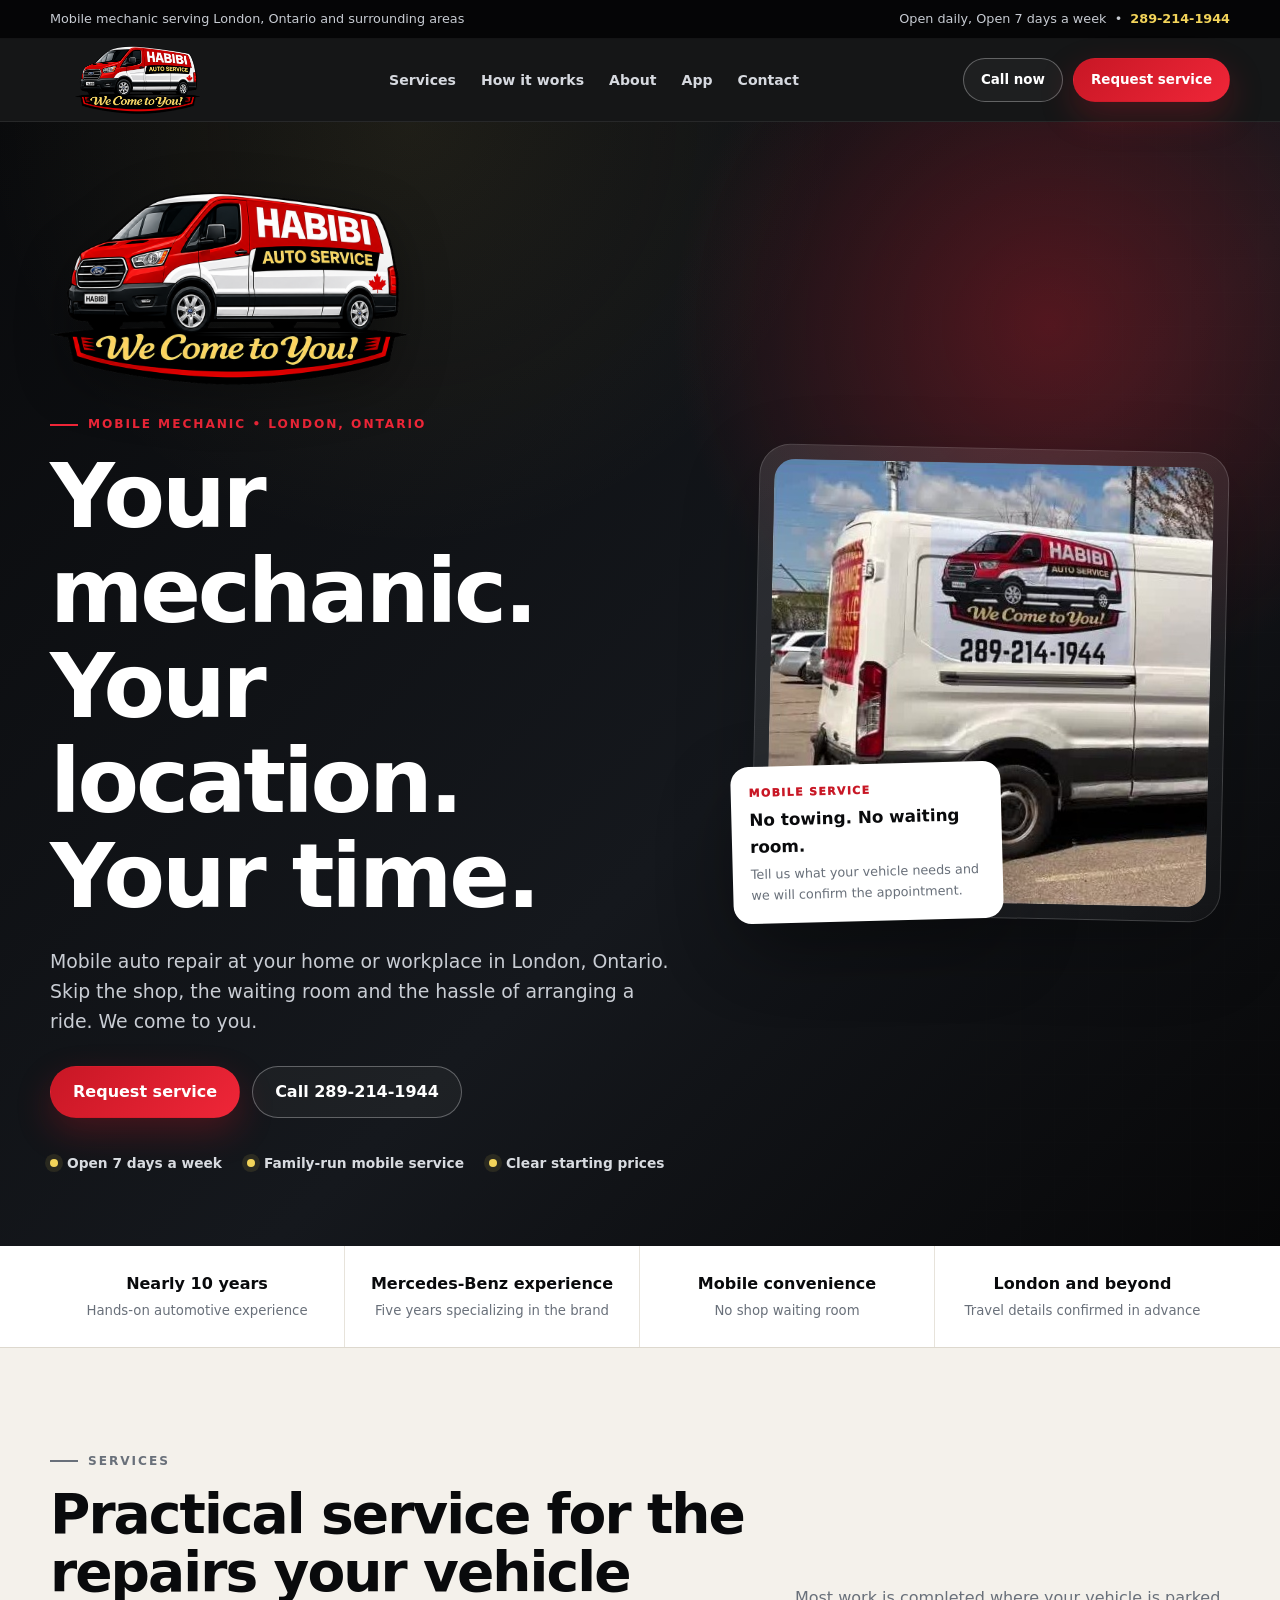
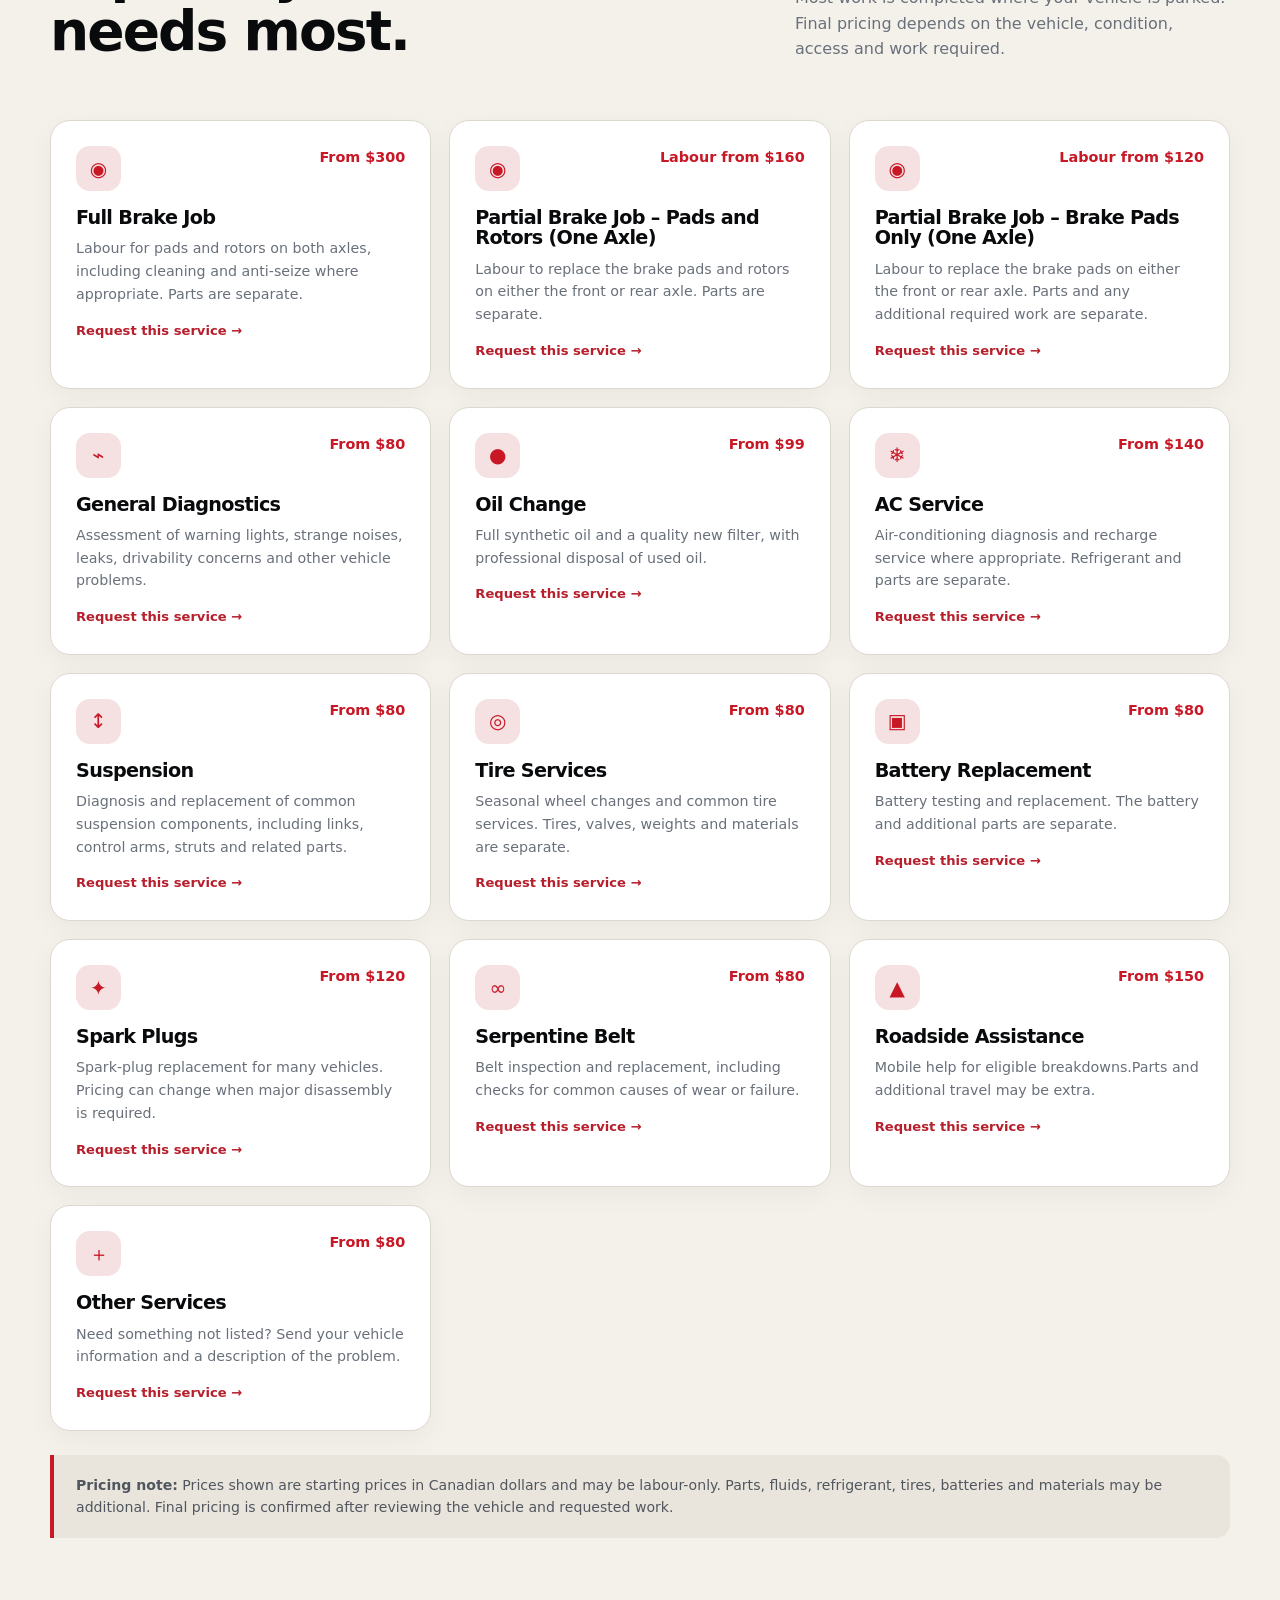
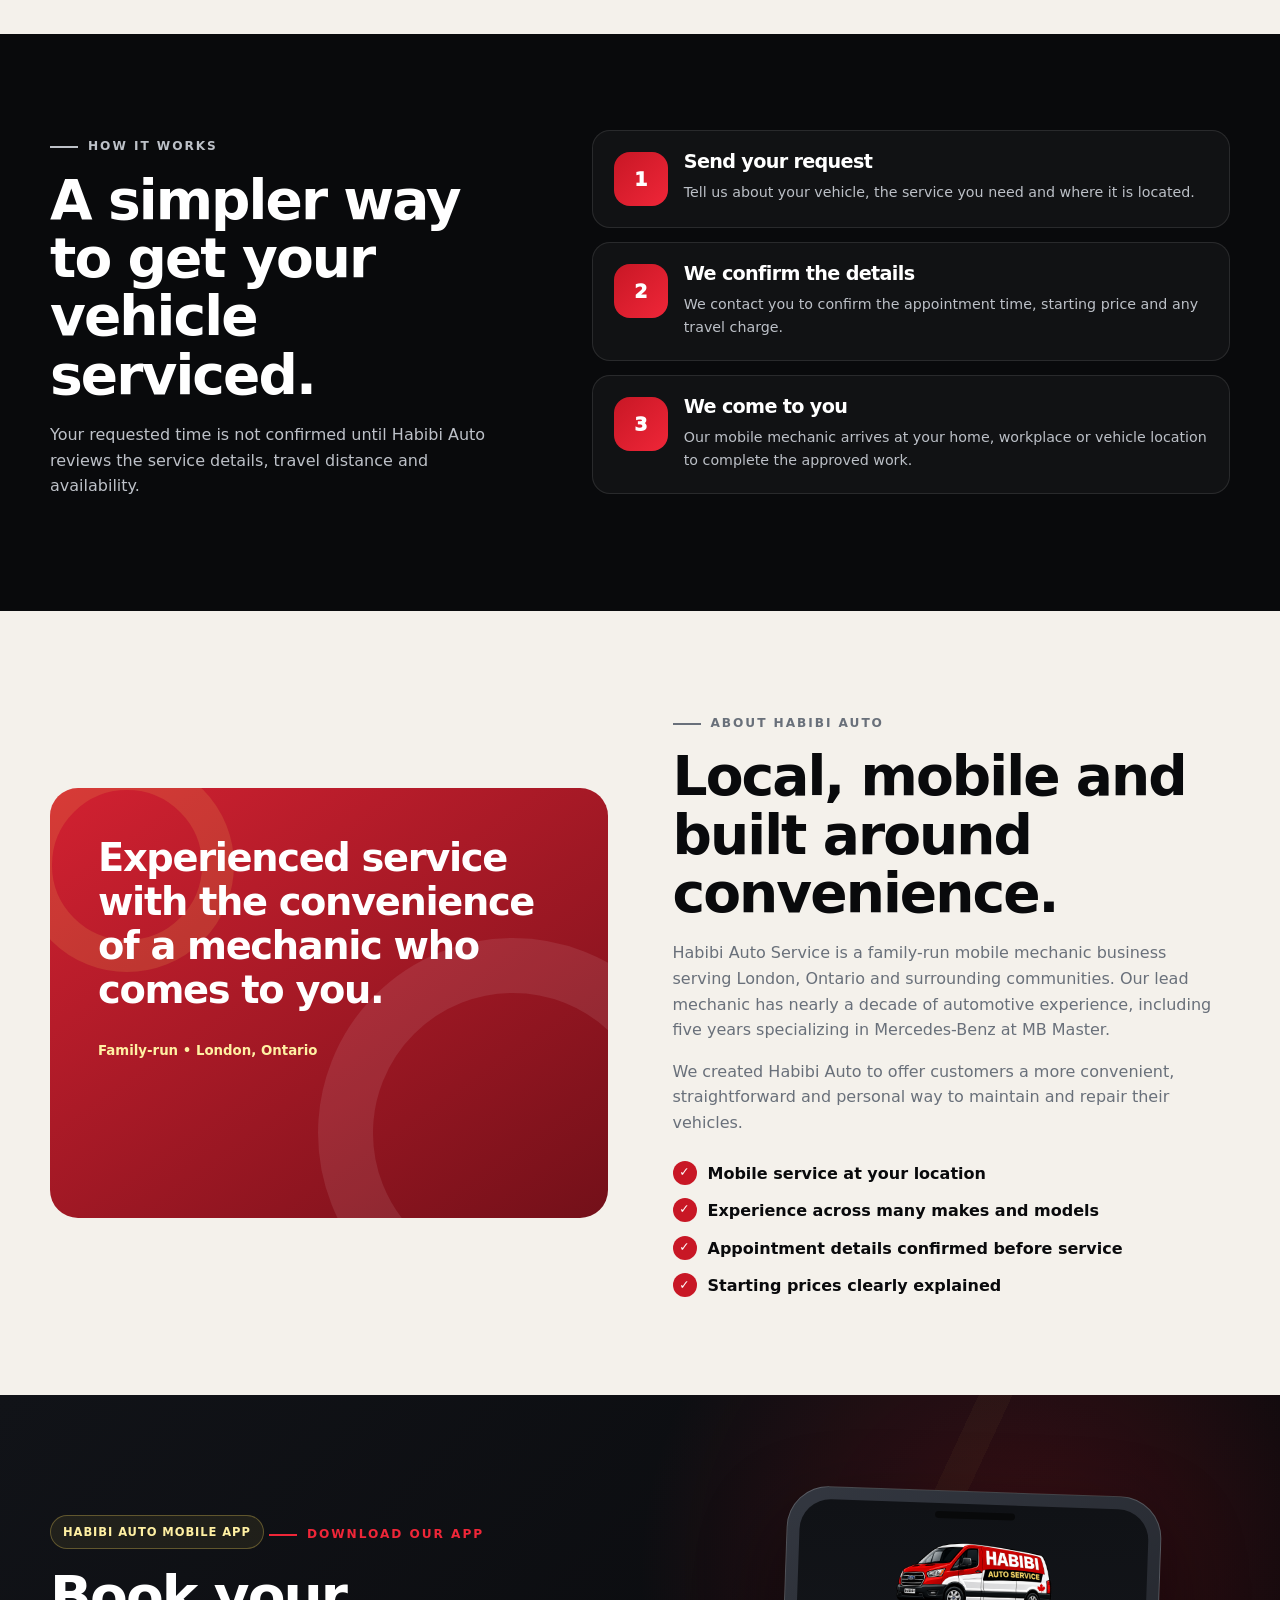
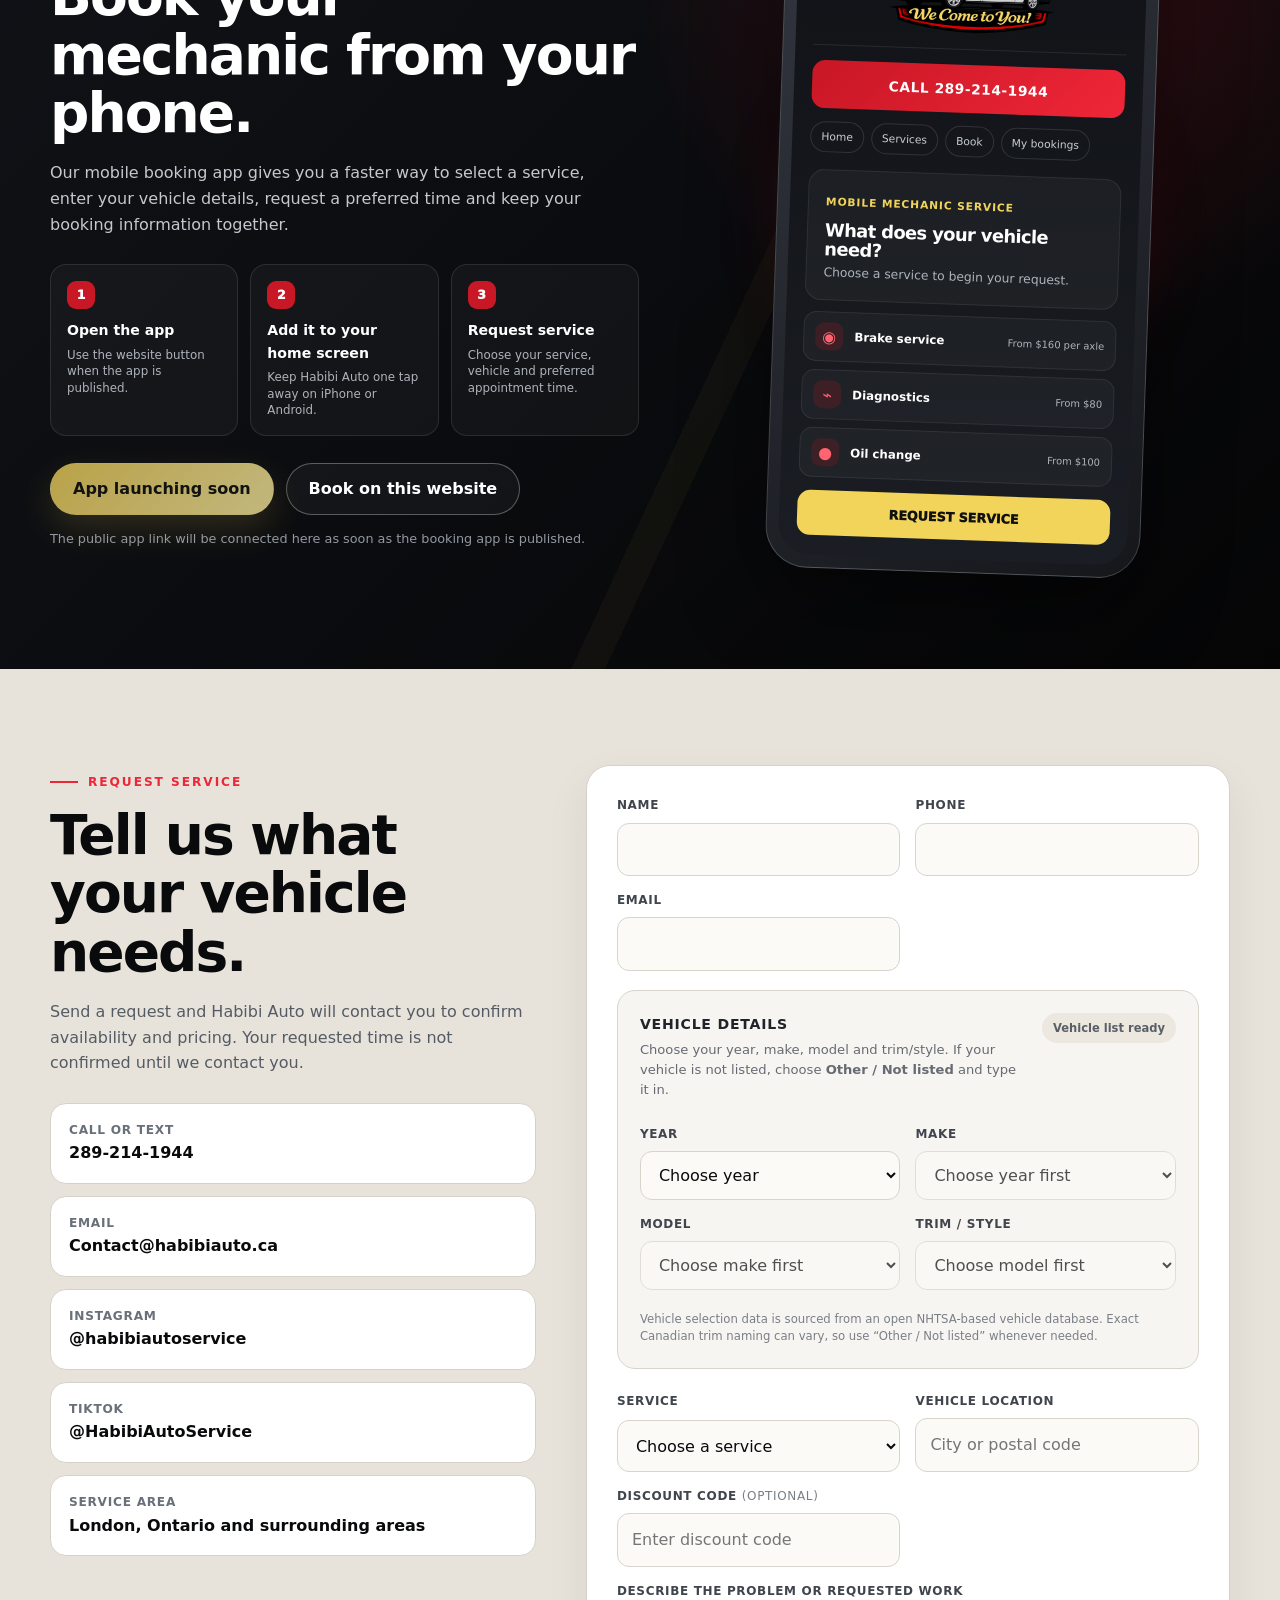
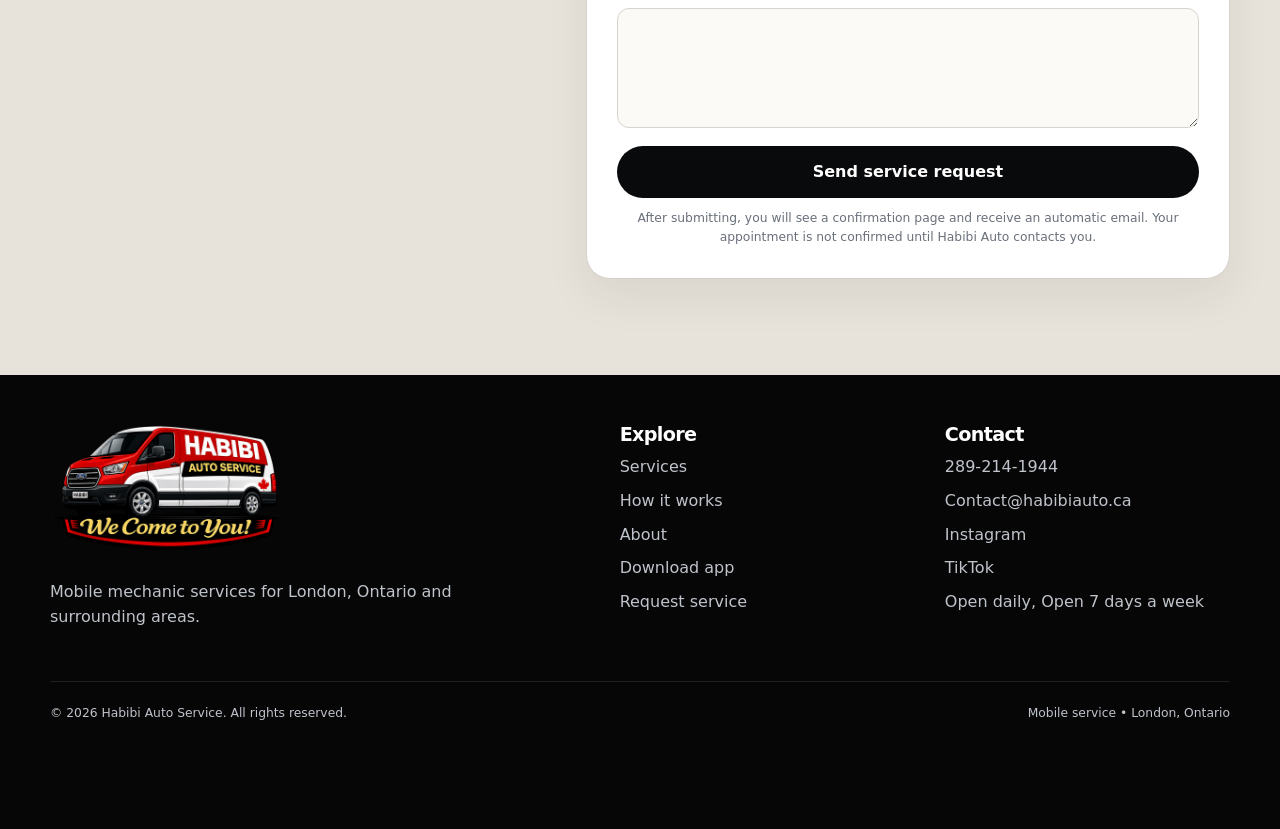
==== commit 66b965f5: "Change 'Request a booking' to 'Request service'" ====
--- a/index.html
+++ b/index.html
@@ -148,7 +148,7 @@
           <h1>Your mechanic. Your location. Your time.</h1>
           <p>Mobile auto repair at your home or workplace in London, Ontario. Skip the shop, the waiting room and the hassle of arranging a ride. We come to you.</p>
           <div class="hero-actions">
-            <a class="btn btn-primary" href="#contact">Request a booking</a>
+            <a class="btn btn-primary" href="#contact">Request service</a>
             <a class="btn btn-outline" href="tel:+12892141944">Call 289-214-1944</a>
           </div>
           <div class="hero-facts">
@@ -244,7 +244,7 @@
               <div class="app-nav"><span>Home</span><span>Services</span><span>Book</span><span>My bookings</span></div>
               <div class="app-welcome"><small>Mobile mechanic service</small><h3>What does your vehicle need?</h3><p>Choose a service to begin your request.</p></div>
               <div class="app-service-list"><div><span>◉</span><strong>Brake service</strong><small>From $160 per axle</small></div><div><span>⌁</span><strong>Diagnostics</strong><small>From $80</small></div><div><span>●</span><strong>Oil change</strong><small>From $100</small></div></div>
-              <div class="app-book-button">Request a booking</div>
+              <div class="app-book-button">Request service</div>
             </div>
           </div>
         </div>
@@ -253,7 +253,7 @@
 
     <section class="section-pad contact" id="contact">
       <div class="container contact-grid">
-        <div class="contact-copy"><p class="eyebrow">Request a booking</p><h2>Tell us what your vehicle needs.</h2><p>Send a request and Habibi Auto will contact you to confirm availability and pricing. Your requested time is not confirmed until we contact you.</p><div class="contact-cards"><div class="contact-card"><span>Call or text</span><a href="tel:+12892141944">289-214-1944</a></div><div class="contact-card"><span>Email</span><a href="mailto:Contact@habibiauto.ca">Contact@habibiauto.ca</a></div><div class="contact-card"><span>Instagram</span><a href="https://www.instagram.com/habibiautoservice/" target="_blank" rel="noopener noreferrer">@habibiautoservice</a></div><div class="contact-card"><span>TikTok</span><a href="https://www.tiktok.com/@habibiautoservice" target="_blank" rel="noopener">@HabibiAutoService</a></div><div class="contact-card"><span>Service area</span><strong>London, Ontario and surrounding areas</strong></div></div></div>
+        <div class="contact-copy"><p class="eyebrow">Request service</p><h2>Tell us what your vehicle needs.</h2><p>Send a request and Habibi Auto will contact you to confirm availability and pricing. Your requested time is not confirmed until we contact you.</p><div class="contact-cards"><div class="contact-card"><span>Call or text</span><a href="tel:+12892141944">289-214-1944</a></div><div class="contact-card"><span>Email</span><a href="mailto:Contact@habibiauto.ca">Contact@habibiauto.ca</a></div><div class="contact-card"><span>Instagram</span><a href="https://www.instagram.com/habibiautoservice/" target="_blank" rel="noopener noreferrer">@habibiautoservice</a></div><div class="contact-card"><span>TikTok</span><a href="https://www.tiktok.com/@habibiautoservice" target="_blank" rel="noopener">@HabibiAutoService</a></div><div class="contact-card"><span>Service area</span><strong>London, Ontario and surrounding areas</strong></div></div></div>
         <form id="service-form" action="https://formsubmit.co/Contact@habibiauto.ca" method="POST"><input type="hidden" name="_subject" value="New Habibi Auto service request"><input type="hidden" name="_template" value="table"><input type="hidden" name="_next" value="https://habibiauto.ca/thank-you.html"><input type="hidden" name="_url" value="https://habibiauto.ca/#contact"><input type="hidden" name="_autoresponse" value="Thank you for contacting Habibi Auto Service. We received your service request. This is an automatic confirmation only; your appointment is not booked or confirmed yet. We will review your vehicle, requested service, location and preferred timing, then contact you to confirm availability, pricing, any travel charge and the appointment details. For urgent assistance, call or text 289-214-1944. We are Mon–Fri 9 AM–7 PM • Sat–Sun 10 AM–7 PM."><input type="text" name="_honey" tabindex="-1" autocomplete="off" style="position:absolute;left:-9999px;opacity:0" aria-hidden="true"><div class="form-grid"><div class="field"><label for="name">Name</label><input id="name" name="name" autocomplete="name" required></div><div class="field"><label for="phone">Phone</label><input id="phone" name="phone" autocomplete="tel" required></div><div class="field"><label for="email">Email</label><input id="email" name="email" type="email" autocomplete="email" required></div><div class="field full vehicle-picker">
   <div class="vehicle-picker-head">
     <div>
@@ -306,7 +306,7 @@
 
   <footer><div class="container"><div class="footer-grid"><div><a class="brand footer-brand" href="#home"><img src="habibi-logo-tight.png" alt="Habibi Auto Service — We Come to You"></a><p style="max-width:420px;margin-top:20px">Mobile mechanic services for London, Ontario and surrounding areas.</p></div><div><h3>Explore</h3><div class="footer-links"><a href="#services">Services</a><a href="#how">How it works</a><a href="#about">About</a><a href="#app">Download app</a><a href="#contact">Request service</a></div></div><div><h3>Contact</h3><div class="footer-links"><a href="tel:+12892141944">289-214-1944</a><a href="mailto:Contact@habibiauto.ca">Contact@habibiauto.ca</a><a href="https://www.instagram.com/habibiautoservice/" target="_blank" rel="noopener noreferrer">Instagram</a><a href="https://www.tiktok.com/@habibiautoservice" target="_blank" rel="noopener">TikTok</a><span>Open daily, Open 7 days a week</span></div></div></div><div class="footer-bottom"><span>© 2026 Habibi Auto Service. All rights reserved.</span><span>Mobile service • London, Ontario</span></div></div></footer>
 
-  <div class="mobile-bar"><a class="btn btn-outline" href="tel:+12892141944">Call now</a><a class="btn btn-primary" href="#contact">Book service</a></div>
+  <div class="mobile-bar"><a class="btn btn-outline" href="tel:+12892141944">Call now</a><a class="btn btn-primary" href="#contact">Request service</a></div>
   <script>
 const SITE_CONFIG = {
   // Add the published booking-app URL here when it is ready.
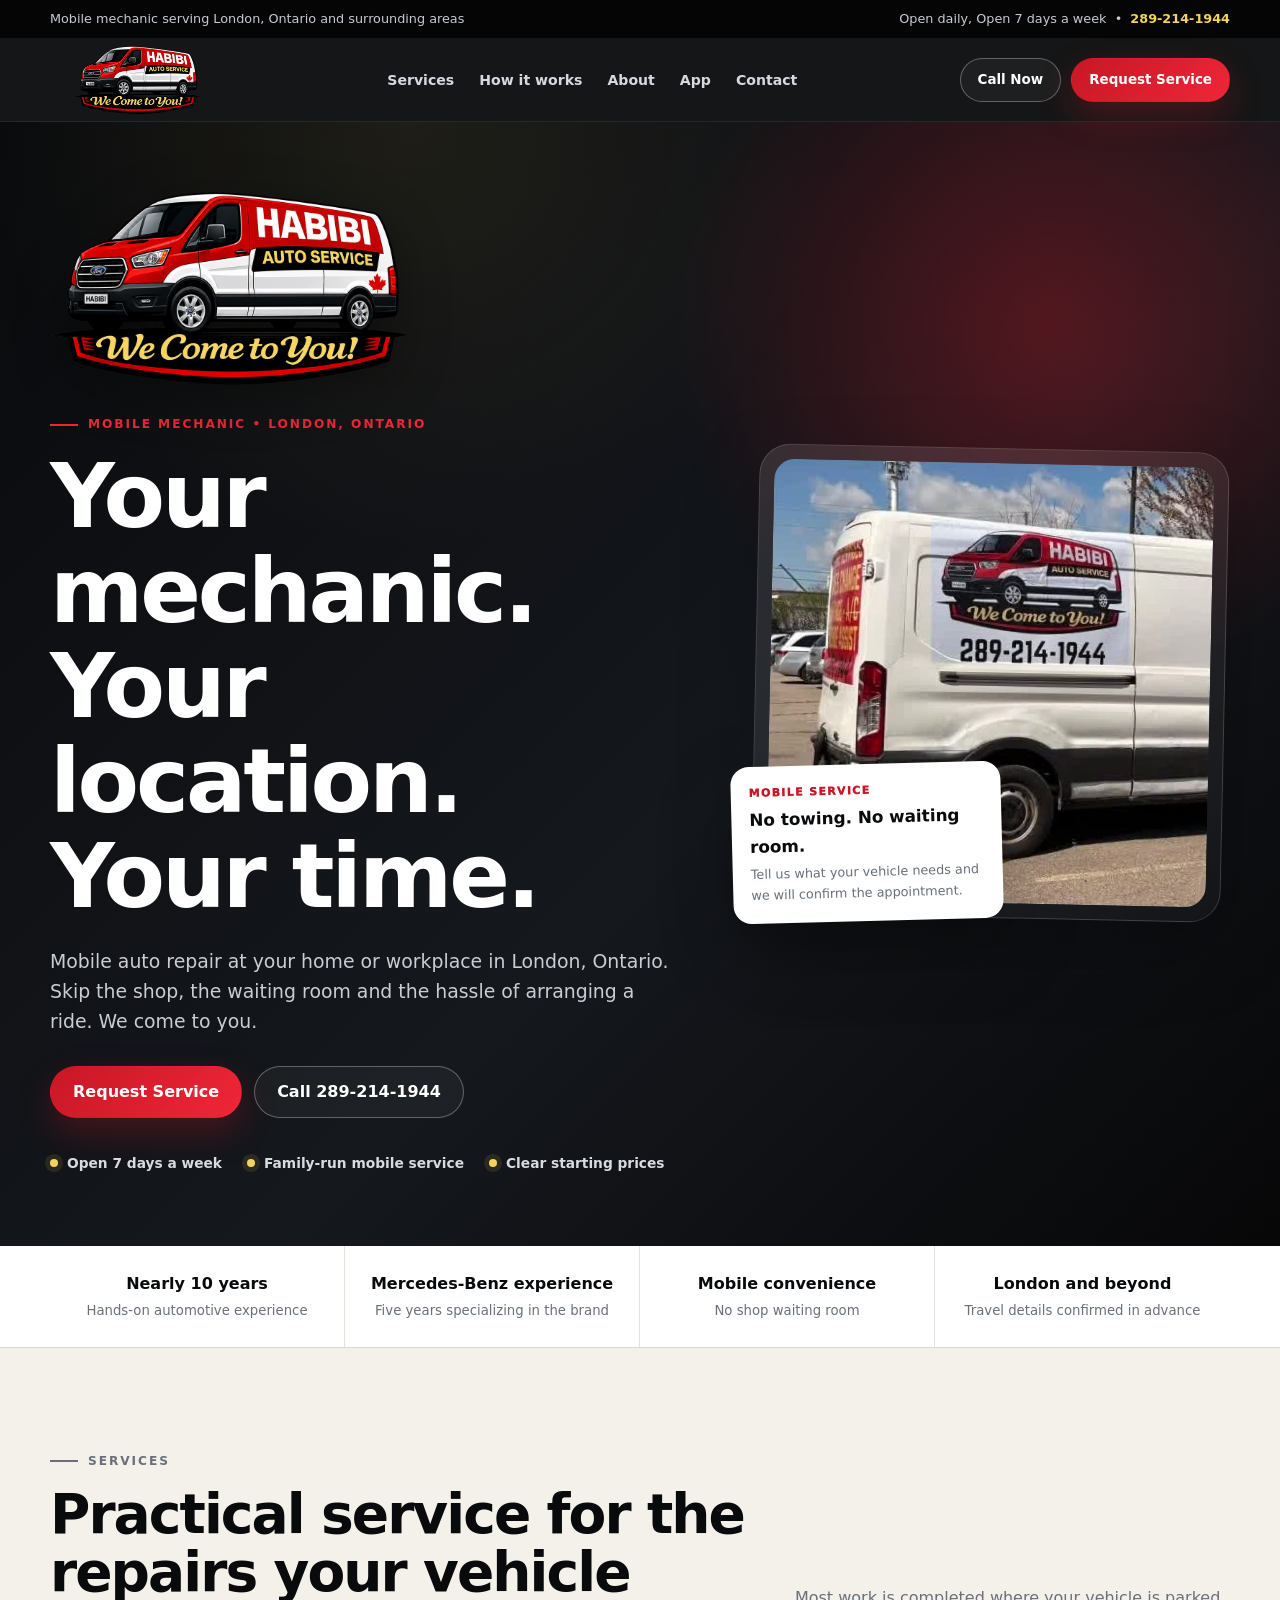
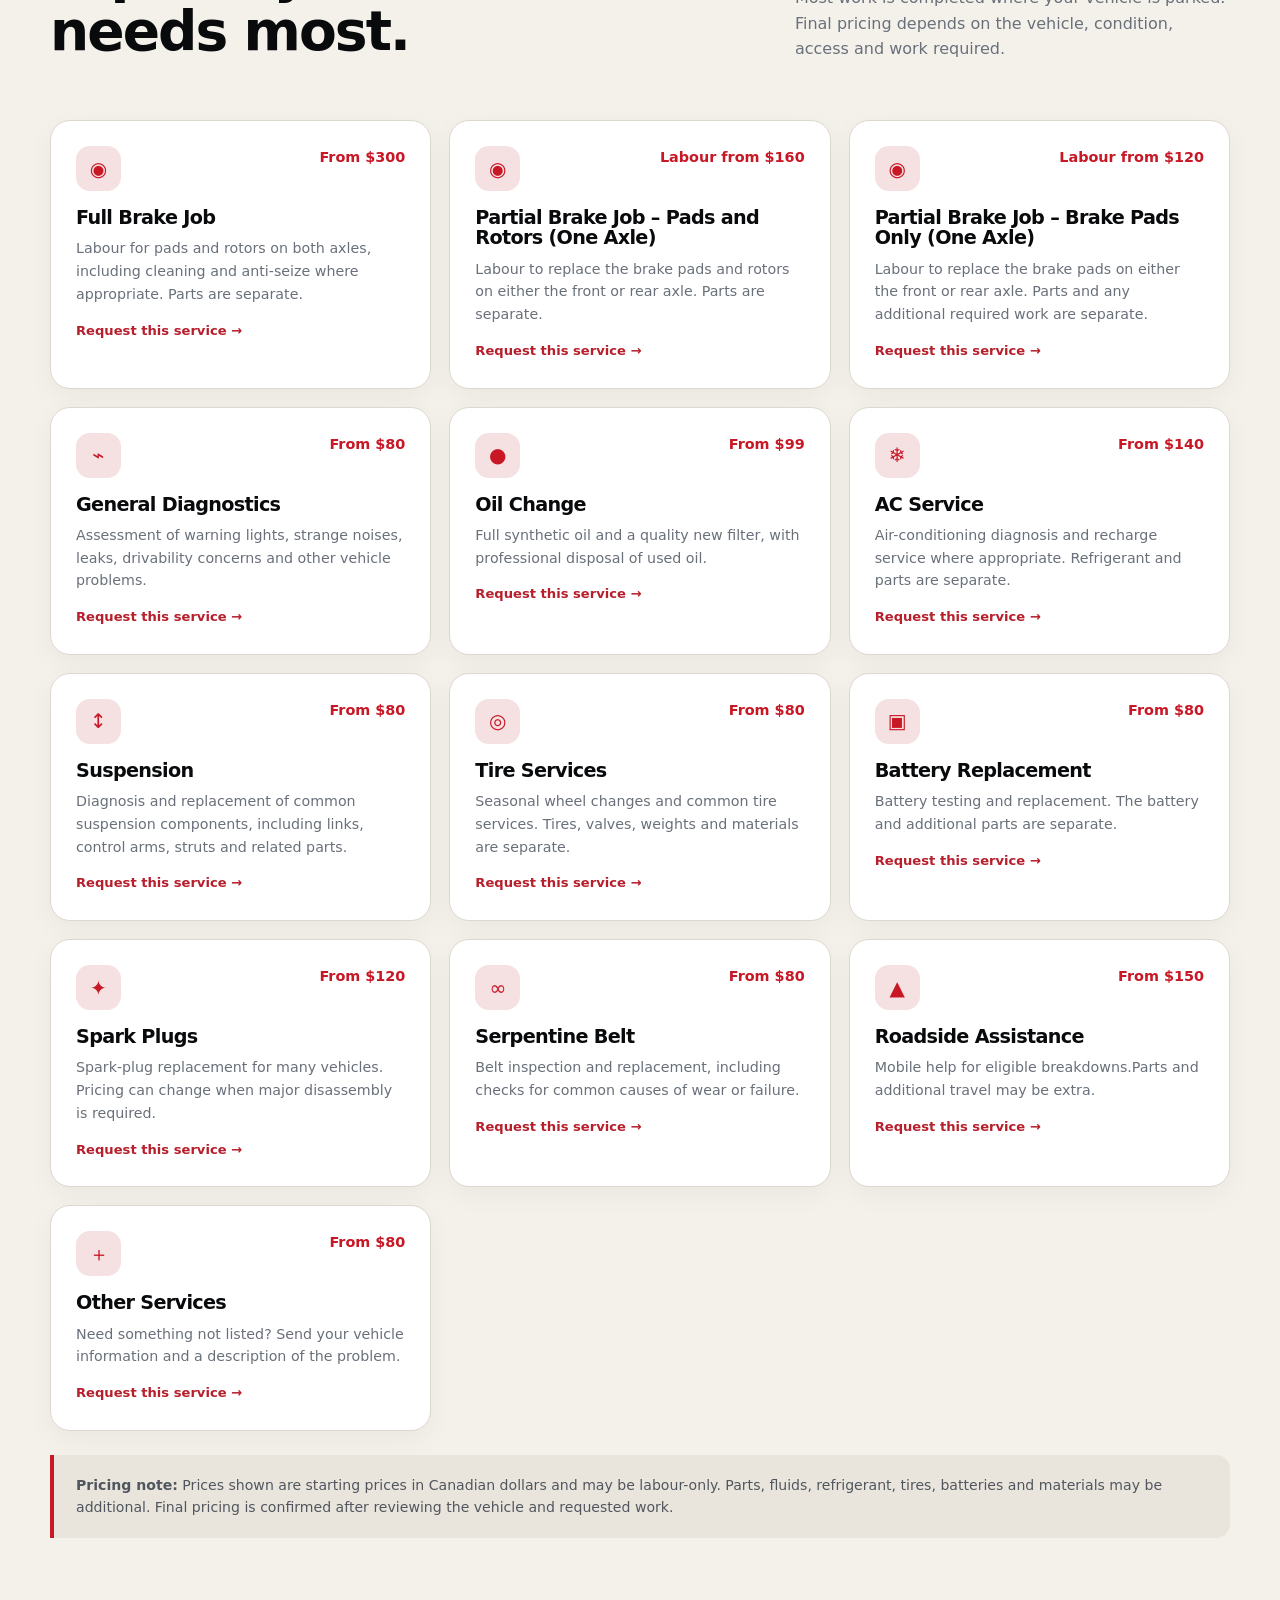
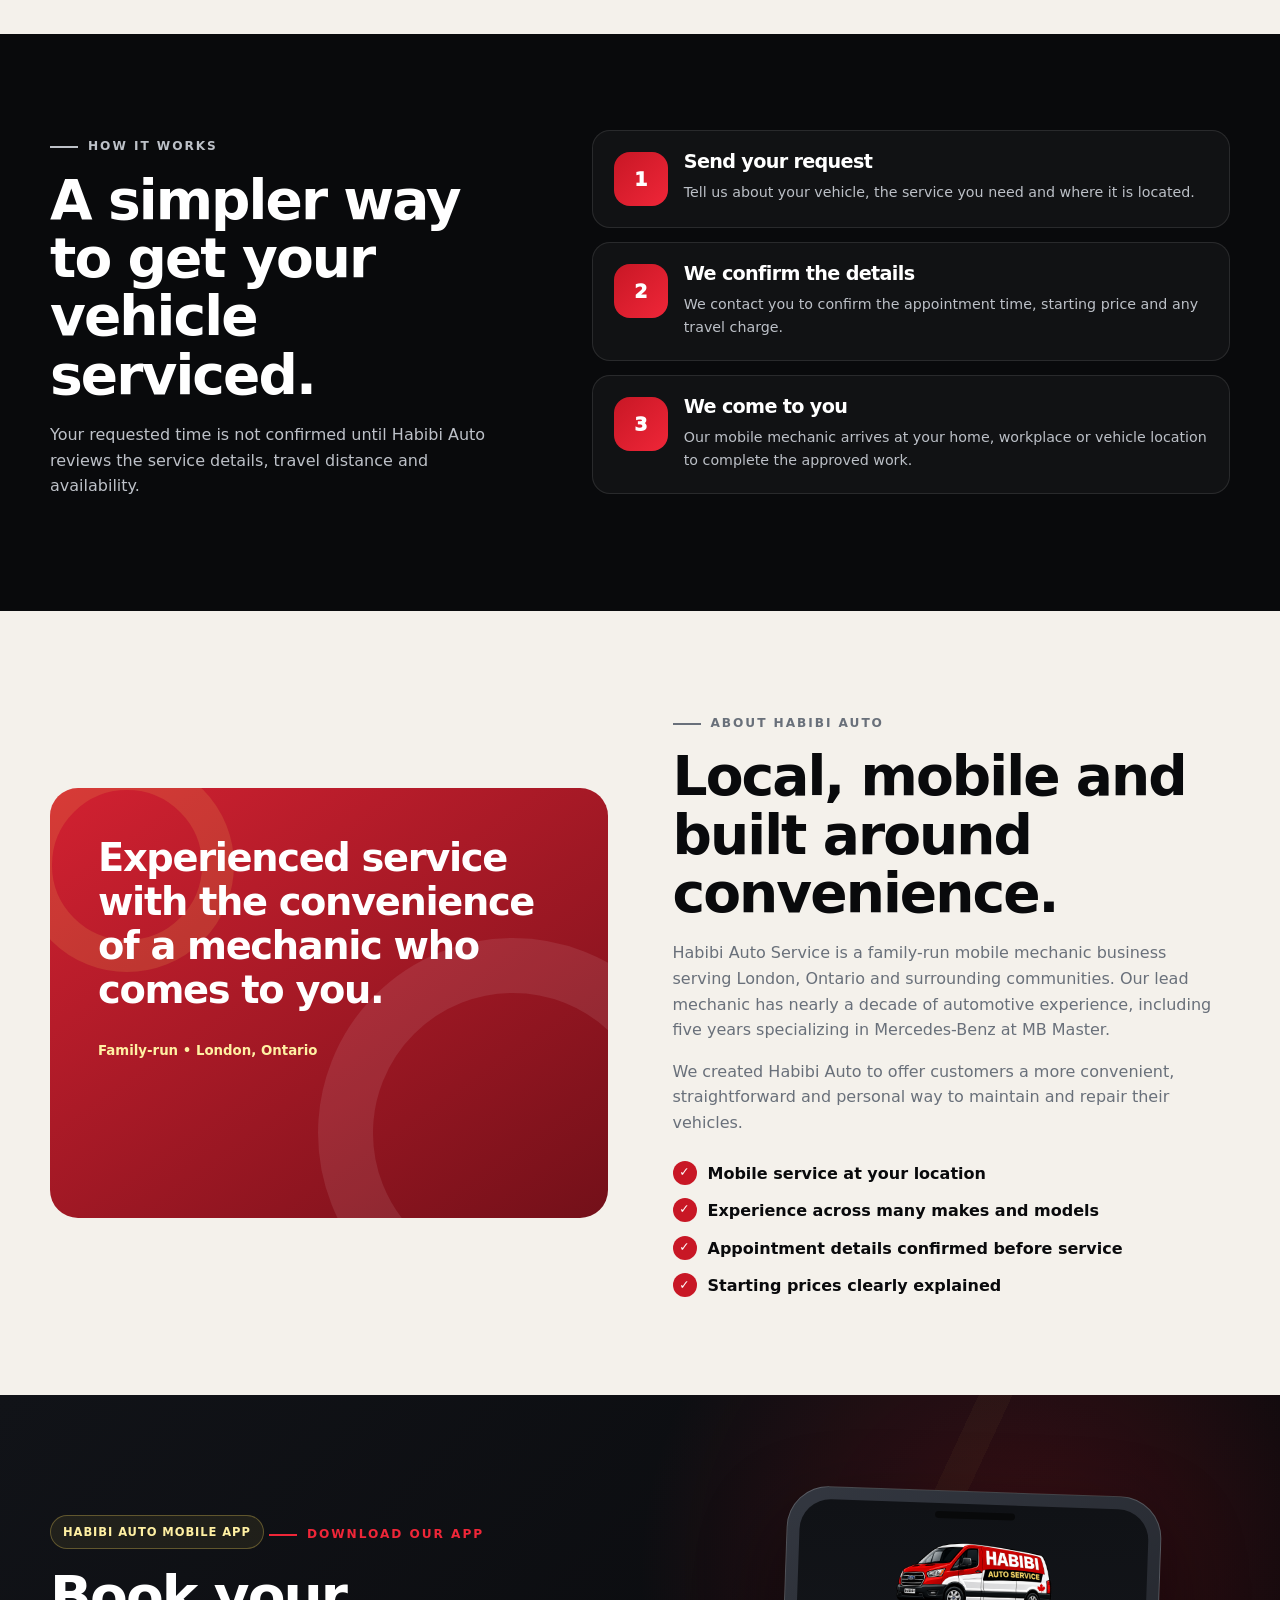
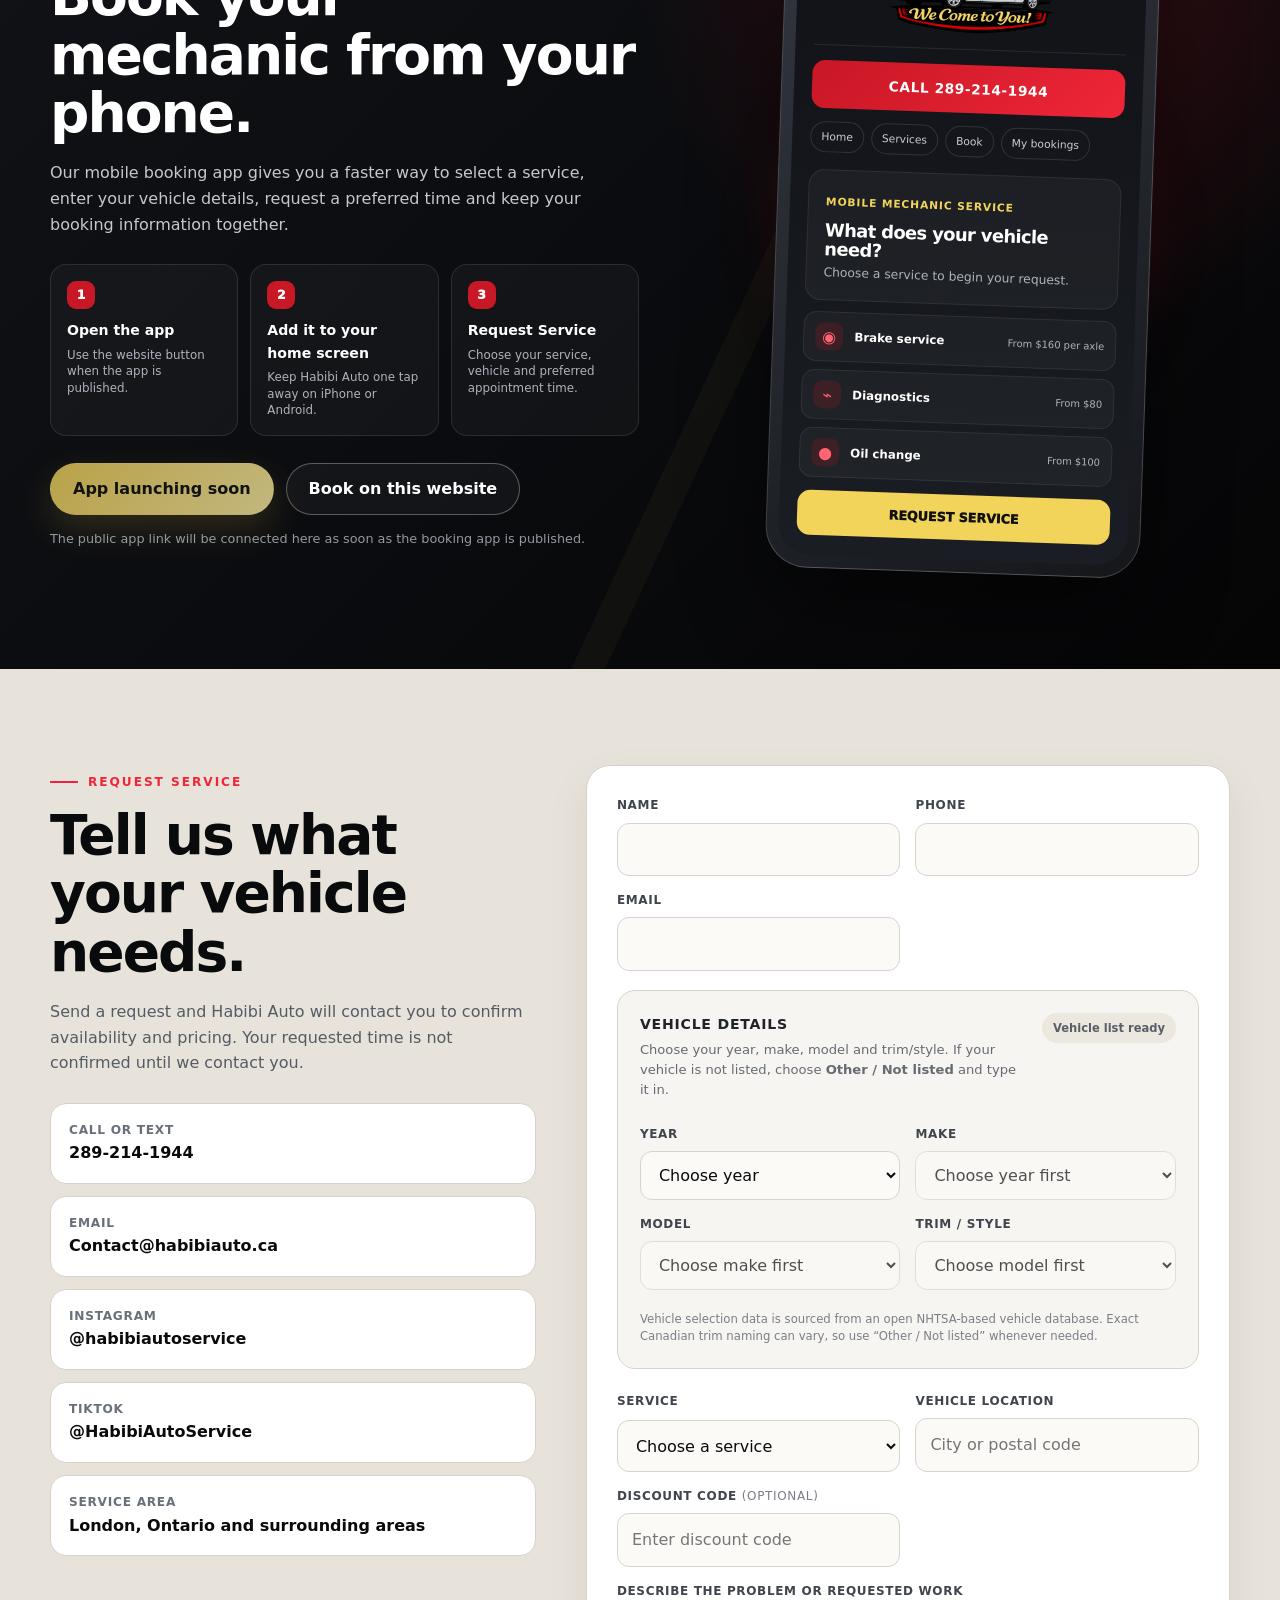
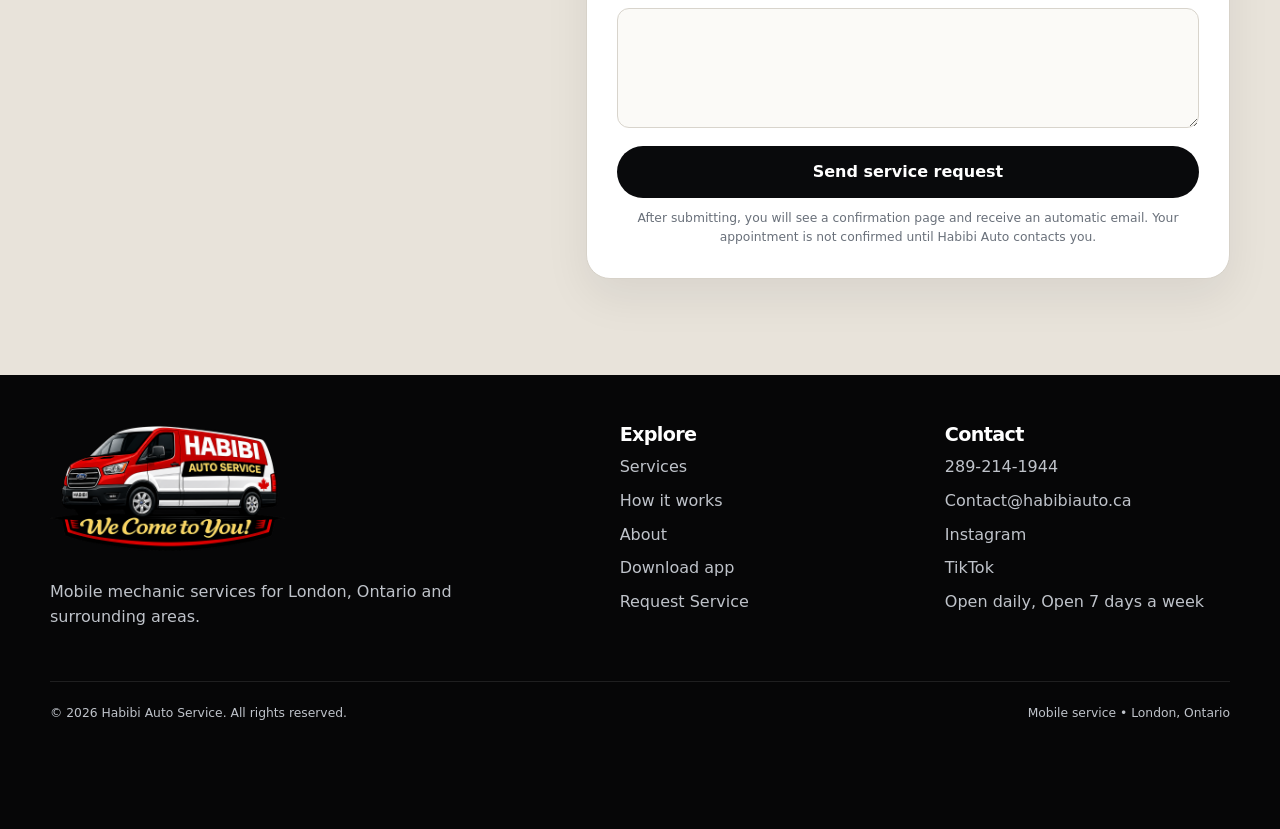
==== commit bcfdd47c: "Add files via upload" ====
--- a/index.html
+++ b/index.html
@@ -133,8 +133,8 @@
         </ul>
       </nav>
       <div class="nav-actions">
-        <a class="btn btn-outline" href="tel:+12892141944">Call now</a>
-        <a class="btn btn-primary" href="#contact">Request service</a>
+        <a class="btn btn-outline" href="tel:+12892141944">Call Now</a>
+        <a class="btn btn-primary" href="#contact">Request Service</a>
       </div>
     </div>
   </header>
@@ -148,7 +148,7 @@
           <h1>Your mechanic. Your location. Your time.</h1>
           <p>Mobile auto repair at your home or workplace in London, Ontario. Skip the shop, the waiting room and the hassle of arranging a ride. We come to you.</p>
           <div class="hero-actions">
-            <a class="btn btn-primary" href="#contact">Request service</a>
+            <a class="btn btn-primary" href="#contact">Request Service</a>
             <a class="btn btn-outline" href="tel:+12892141944">Call 289-214-1944</a>
           </div>
           <div class="hero-facts">
@@ -226,7 +226,7 @@
           <div class="install-points">
             <div><span>1</span><strong>Open the app</strong><small>Use the website button when the app is published.</small></div>
             <div><span>2</span><strong>Add it to your home screen</strong><small>Keep Habibi Auto one tap away on iPhone or Android.</small></div>
-            <div><span>3</span><strong>Request service</strong><small>Choose your service, vehicle and preferred appointment time.</small></div>
+            <div><span>3</span><strong>Request Service</strong><small>Choose your service, vehicle and preferred appointment time.</small></div>
           </div>
           <div class="app-actions">
             <a class="btn btn-gold" data-app-link href="#contact" aria-disabled="true">App launching soon</a>
@@ -244,7 +244,7 @@
               <div class="app-nav"><span>Home</span><span>Services</span><span>Book</span><span>My bookings</span></div>
               <div class="app-welcome"><small>Mobile mechanic service</small><h3>What does your vehicle need?</h3><p>Choose a service to begin your request.</p></div>
               <div class="app-service-list"><div><span>◉</span><strong>Brake service</strong><small>From $160 per axle</small></div><div><span>⌁</span><strong>Diagnostics</strong><small>From $80</small></div><div><span>●</span><strong>Oil change</strong><small>From $100</small></div></div>
-              <div class="app-book-button">Request service</div>
+              <div class="app-book-button">Request Service</div>
             </div>
           </div>
         </div>
@@ -253,7 +253,7 @@
 
     <section class="section-pad contact" id="contact">
       <div class="container contact-grid">
-        <div class="contact-copy"><p class="eyebrow">Request service</p><h2>Tell us what your vehicle needs.</h2><p>Send a request and Habibi Auto will contact you to confirm availability and pricing. Your requested time is not confirmed until we contact you.</p><div class="contact-cards"><div class="contact-card"><span>Call or text</span><a href="tel:+12892141944">289-214-1944</a></div><div class="contact-card"><span>Email</span><a href="mailto:Contact@habibiauto.ca">Contact@habibiauto.ca</a></div><div class="contact-card"><span>Instagram</span><a href="https://www.instagram.com/habibiautoservice/" target="_blank" rel="noopener noreferrer">@habibiautoservice</a></div><div class="contact-card"><span>TikTok</span><a href="https://www.tiktok.com/@habibiautoservice" target="_blank" rel="noopener">@HabibiAutoService</a></div><div class="contact-card"><span>Service area</span><strong>London, Ontario and surrounding areas</strong></div></div></div>
+        <div class="contact-copy"><p class="eyebrow">Request Service</p><h2>Tell us what your vehicle needs.</h2><p>Send a request and Habibi Auto will contact you to confirm availability and pricing. Your requested time is not confirmed until we contact you.</p><div class="contact-cards"><div class="contact-card"><span>Call or text</span><a href="tel:+12892141944">289-214-1944</a></div><div class="contact-card"><span>Email</span><a href="mailto:Contact@habibiauto.ca">Contact@habibiauto.ca</a></div><div class="contact-card"><span>Instagram</span><a href="https://www.instagram.com/habibiautoservice/" target="_blank" rel="noopener noreferrer">@habibiautoservice</a></div><div class="contact-card"><span>TikTok</span><a href="https://www.tiktok.com/@habibiautoservice" target="_blank" rel="noopener">@HabibiAutoService</a></div><div class="contact-card"><span>Service area</span><strong>London, Ontario and surrounding areas</strong></div></div></div>
         <form id="service-form" action="https://formsubmit.co/Contact@habibiauto.ca" method="POST"><input type="hidden" name="_subject" value="New Habibi Auto service request"><input type="hidden" name="_template" value="table"><input type="hidden" name="_next" value="https://habibiauto.ca/thank-you.html"><input type="hidden" name="_url" value="https://habibiauto.ca/#contact"><input type="hidden" name="_autoresponse" value="Thank you for contacting Habibi Auto Service. We received your service request. This is an automatic confirmation only; your appointment is not booked or confirmed yet. We will review your vehicle, requested service, location and preferred timing, then contact you to confirm availability, pricing, any travel charge and the appointment details. For urgent assistance, call or text 289-214-1944. We are Mon–Fri 9 AM–7 PM • Sat–Sun 10 AM–7 PM."><input type="text" name="_honey" tabindex="-1" autocomplete="off" style="position:absolute;left:-9999px;opacity:0" aria-hidden="true"><div class="form-grid"><div class="field"><label for="name">Name</label><input id="name" name="name" autocomplete="name" required></div><div class="field"><label for="phone">Phone</label><input id="phone" name="phone" autocomplete="tel" required></div><div class="field"><label for="email">Email</label><input id="email" name="email" type="email" autocomplete="email" required></div><div class="field full vehicle-picker">
   <div class="vehicle-picker-head">
     <div>
@@ -304,9 +304,9 @@
     </section>
   </main>
 
-  <footer><div class="container"><div class="footer-grid"><div><a class="brand footer-brand" href="#home"><img src="habibi-logo-tight.png" alt="Habibi Auto Service — We Come to You"></a><p style="max-width:420px;margin-top:20px">Mobile mechanic services for London, Ontario and surrounding areas.</p></div><div><h3>Explore</h3><div class="footer-links"><a href="#services">Services</a><a href="#how">How it works</a><a href="#about">About</a><a href="#app">Download app</a><a href="#contact">Request service</a></div></div><div><h3>Contact</h3><div class="footer-links"><a href="tel:+12892141944">289-214-1944</a><a href="mailto:Contact@habibiauto.ca">Contact@habibiauto.ca</a><a href="https://www.instagram.com/habibiautoservice/" target="_blank" rel="noopener noreferrer">Instagram</a><a href="https://www.tiktok.com/@habibiautoservice" target="_blank" rel="noopener">TikTok</a><span>Open daily, Open 7 days a week</span></div></div></div><div class="footer-bottom"><span>© 2026 Habibi Auto Service. All rights reserved.</span><span>Mobile service • London, Ontario</span></div></div></footer>
-
-  <div class="mobile-bar"><a class="btn btn-outline" href="tel:+12892141944">Call now</a><a class="btn btn-primary" href="#contact">Request service</a></div>
+  <footer><div class="container"><div class="footer-grid"><div><a class="brand footer-brand" href="#home"><img src="habibi-logo-tight.png" alt="Habibi Auto Service — We Come to You"></a><p style="max-width:420px;margin-top:20px">Mobile mechanic services for London, Ontario and surrounding areas.</p></div><div><h3>Explore</h3><div class="footer-links"><a href="#services">Services</a><a href="#how">How it works</a><a href="#about">About</a><a href="#app">Download app</a><a href="#contact">Request Service</a></div></div><div><h3>Contact</h3><div class="footer-links"><a href="tel:+12892141944">289-214-1944</a><a href="mailto:Contact@habibiauto.ca">Contact@habibiauto.ca</a><a href="https://www.instagram.com/habibiautoservice/" target="_blank" rel="noopener noreferrer">Instagram</a><a href="https://www.tiktok.com/@habibiautoservice" target="_blank" rel="noopener">TikTok</a><span>Open daily, Open 7 days a week</span></div></div></div><div class="footer-bottom"><span>© 2026 Habibi Auto Service. All rights reserved.</span><span>Mobile service • London, Ontario</span></div></div></footer>
+
+  <div class="mobile-bar"><a class="btn btn-outline" href="tel:+12892141944">Call Now</a><a class="btn btn-primary" href="#contact">Request Service</a></div>
   <script>
 const SITE_CONFIG = {
   // Add the published booking-app URL here when it is ready.
--- a/styles.css
+++ b/styles.css
@@ -15,4 +15,9 @@
 .contact{background:#e8e3da}.contact-grid{display:grid;grid-template-columns:.86fr 1.14fr;gap:50px;align-items:start}.contact-copy>p:not(.eyebrow){color:#555b64}.contact-cards{display:grid;gap:12px;margin-top:27px}.contact-card{padding:17px 18px;background:#fff;border:1px solid #d7d2c9;border-radius:16px}.contact-card span{display:block;color:var(--muted);font-size:.76rem;text-transform:uppercase;letter-spacing:.06em;font-weight:800}.contact-card a{text-decoration:none;font-weight:900}form{padding:30px;background:#fff;border:1px solid #d7d2c9;border-radius:24px;box-shadow:0 18px 45px rgba(16,18,22,.07)}.form-grid{display:grid;grid-template-columns:1fr 1fr;gap:15px}.field{display:grid;gap:7px}.field.full{grid-column:1/-1}label{color:#40454d;font-size:.75rem;font-weight:900;letter-spacing:.055em;text-transform:uppercase}input,select,textarea{width:100%;padding:13px 14px;border:1px solid #d8d4cc;border-radius:12px;background:#fbfaf7;color:var(--ink);outline:none}input:focus,select:focus,textarea:focus{border-color:var(--red);box-shadow:0 0 0 3px rgba(182,31,43,.1)}textarea{min-height:120px;resize:vertical}form .btn{width:100%;margin-top:18px;border:0}.form-note{margin:11px 0 0;color:var(--muted);font-size:.77rem;text-align:center}
 footer{padding:50px 0 105px;background:#060607;color:#bfc3ca}footer .brand img{width:235px;height:auto}.footer-grid{display:grid;grid-template-columns:1.3fr .7fr .7fr;gap:40px}footer h3{color:#fff}.footer-links{display:grid;gap:8px}.footer-links a{text-decoration:none}.footer-bottom{display:flex;justify-content:space-between;gap:20px;margin-top:35px;padding-top:22px;border-top:1px solid rgba(255,255,255,.1);font-size:.77rem}.mobile-bar{display:none;position:fixed;z-index:60;left:10px;right:10px;bottom:10px;padding:8px;border:1px solid rgba(255,255,255,.12);border-radius:18px;background:rgba(16,18,22,.95);backdrop-filter:blur(14px);box-shadow:0 18px 48px rgba(0,0,0,.35);gap:8px}.mobile-bar .btn{flex:1;min-height:46px;padding-inline:11px;font-size:.81rem}
 @media(max-width:980px){.nav-links{display:none}.hero-grid,.process-grid,.about-grid,.app-grid,.contact-grid{grid-template-columns:1fr}.hero-grid{padding-top:65px;gap:35px}.hero-visual{min-height:420px}.services-grid{grid-template-columns:repeat(2,1fr)}.trust-grid{grid-template-columns:repeat(2,1fr)}.trust-item:nth-child(2){border-right:0}.trust-item:nth-child(-n+2){border-bottom:1px solid #e8e4dc}.footer-grid{grid-template-columns:1fr 1fr}.install-points{grid-template-columns:1fr}.app-visual{min-height:560px}}
-@media(max-width:680px){.container{width:min(calc(100% - 24px),var(--max))}.topbar-inner span:last-child{display:none}.nav{min-height:70px}.brand img{width:124px;height:auto}.nav-actions .btn-outline{display:none}.nav-actions .btn-primary{min-height:42px;padding-inline:14px;font-size:.77rem}.hero-grid{min-height:auto;padding:48px 0 46px}.hero-logo{width:250px;margin-bottom:18px}h1{font-size:clamp(2.45rem,13vw,4rem)}.hero-actions .btn{width:100%}.hero-visual{min-height:350px}.photo-card{width:88%}.float-card{left:0;bottom:3px}.section-pad{padding:70px 0}.section-head{display:block}.services-grid{grid-template-columns:1fr}.service-card{padding:22px}.trust-grid{grid-template-columns:1fr}.trust-item{border-right:0;border-bottom:1px solid #e8e4dc}.trust-item:last-child{border-bottom:0}.about-panel{min-height:350px;padding:34px 28px}.app-visual{min-height:510px}.phone-mock{width:310px}.phone-screen{min-height:485px;padding:35px 14px 16px}.app-service-list div{grid-template-columns:28px 1fr}.app-service-list small{display:none}.form-grid{grid-template-columns:1fr}.field.full{grid-column:auto}form{padding:22px}.footer-grid{grid-template-columns:1fr}.footer-bottom{display:block}.mobile-bar{display:flex}}
+@media(max-width:680px){.container{width:min(calc(100% - 24px),var(--max))}.topbar-inner span:last-child{display:none}.nav{min-height:70px}.brand img{width:124px;height:auto}.nav-actions .btn-outline{display:none}.nav-actions .btn-primary{min-height:42px;padding-inline:14px;font-size:.77rem}.hero-grid{min-height:auto;padding:48px 0 46px}.hero-logo{width:250px;margin-bottom:18px}h1{font-size:clamp(2.45rem,13vw,4rem)}.hero-actions .btn{width:100%}.hero-visual{min-height:350px}.photo-card{width:88%}.float-card{left:0;bottom:3px}.section-pad{padding:70px 0}.section-head{display:block}.services-grid{grid-template-columns:1fr}.service-card{padding:22px}.trust-grid{grid-template-columns:1fr}.trust-item{border-right:0;border-bottom:1px solid #e8e4dc}.trust-item:last-child{border-bottom:0}.about-panel{min-height:350px;padding:34px 28px}.app-visual{min-height:510px}.phone-mock{width:310px}.phone-screen{min-height:485px;padding:35px 14px 16px}.app-service-list div{grid-template-columns:28px 1fr}.app-service-list small{display:none}.form-grid{grid-template-columns:1fr}.field.full{grid-column:auto}form{padding:22px}.footer-grid{grid-template-columns:1fr}.footer-bottom{display:block}.hero-actions{display:none;}.mobile-bar{display:flex}}
+@media (max-width: 680px) {
+  .hero-actions {
+    display: none !important;
+  }
+}
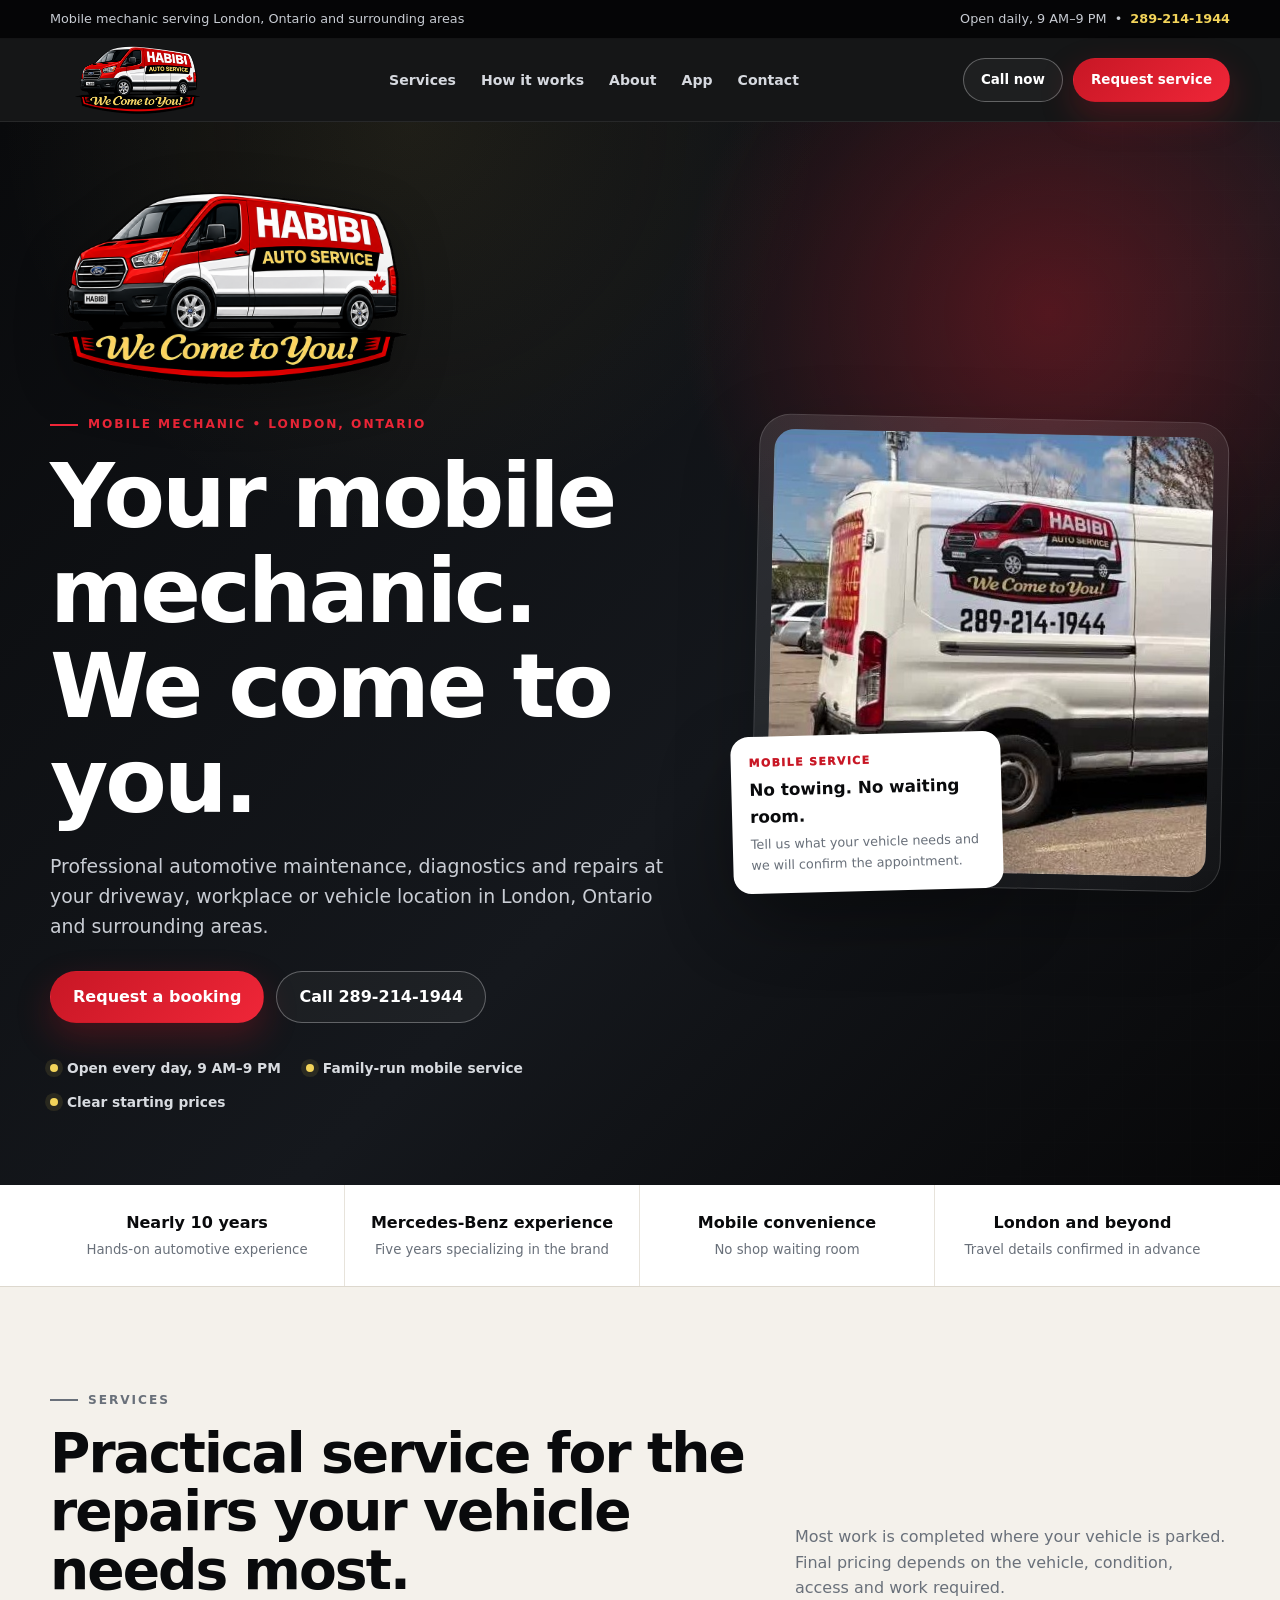
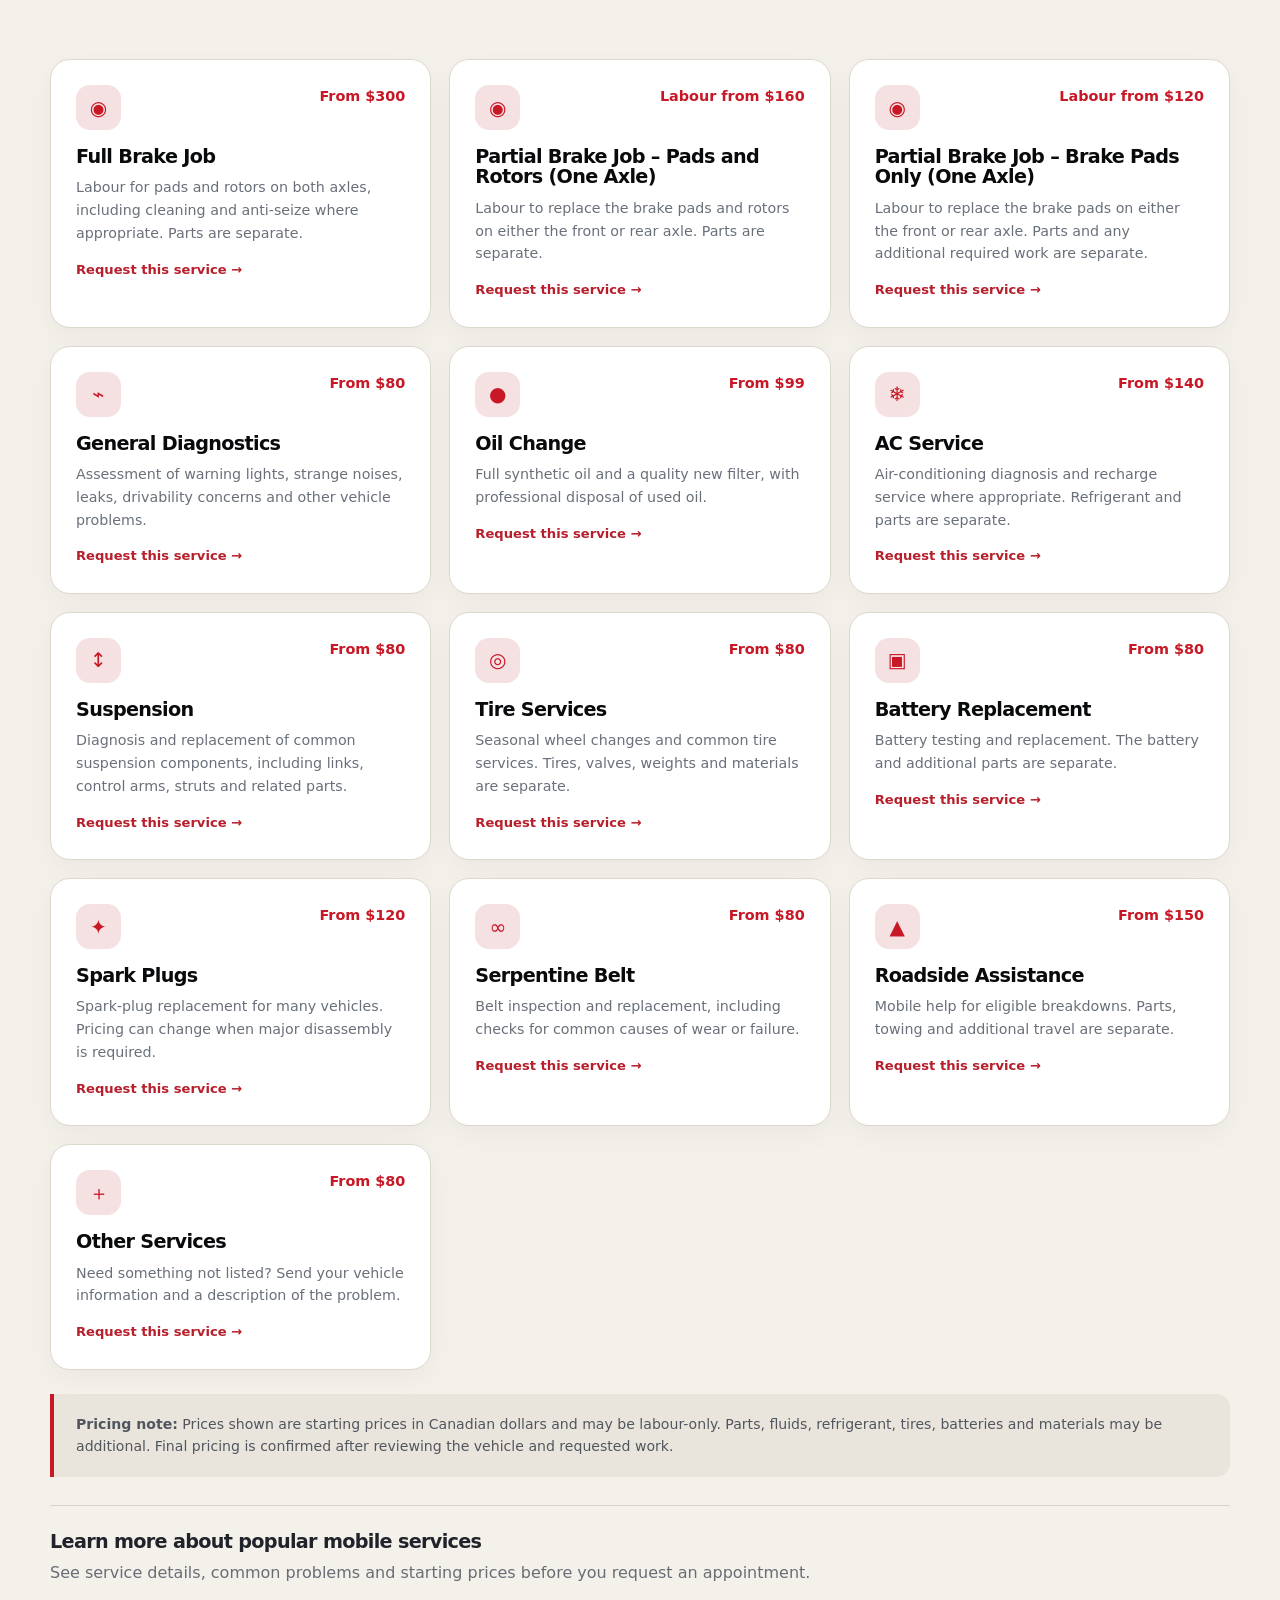
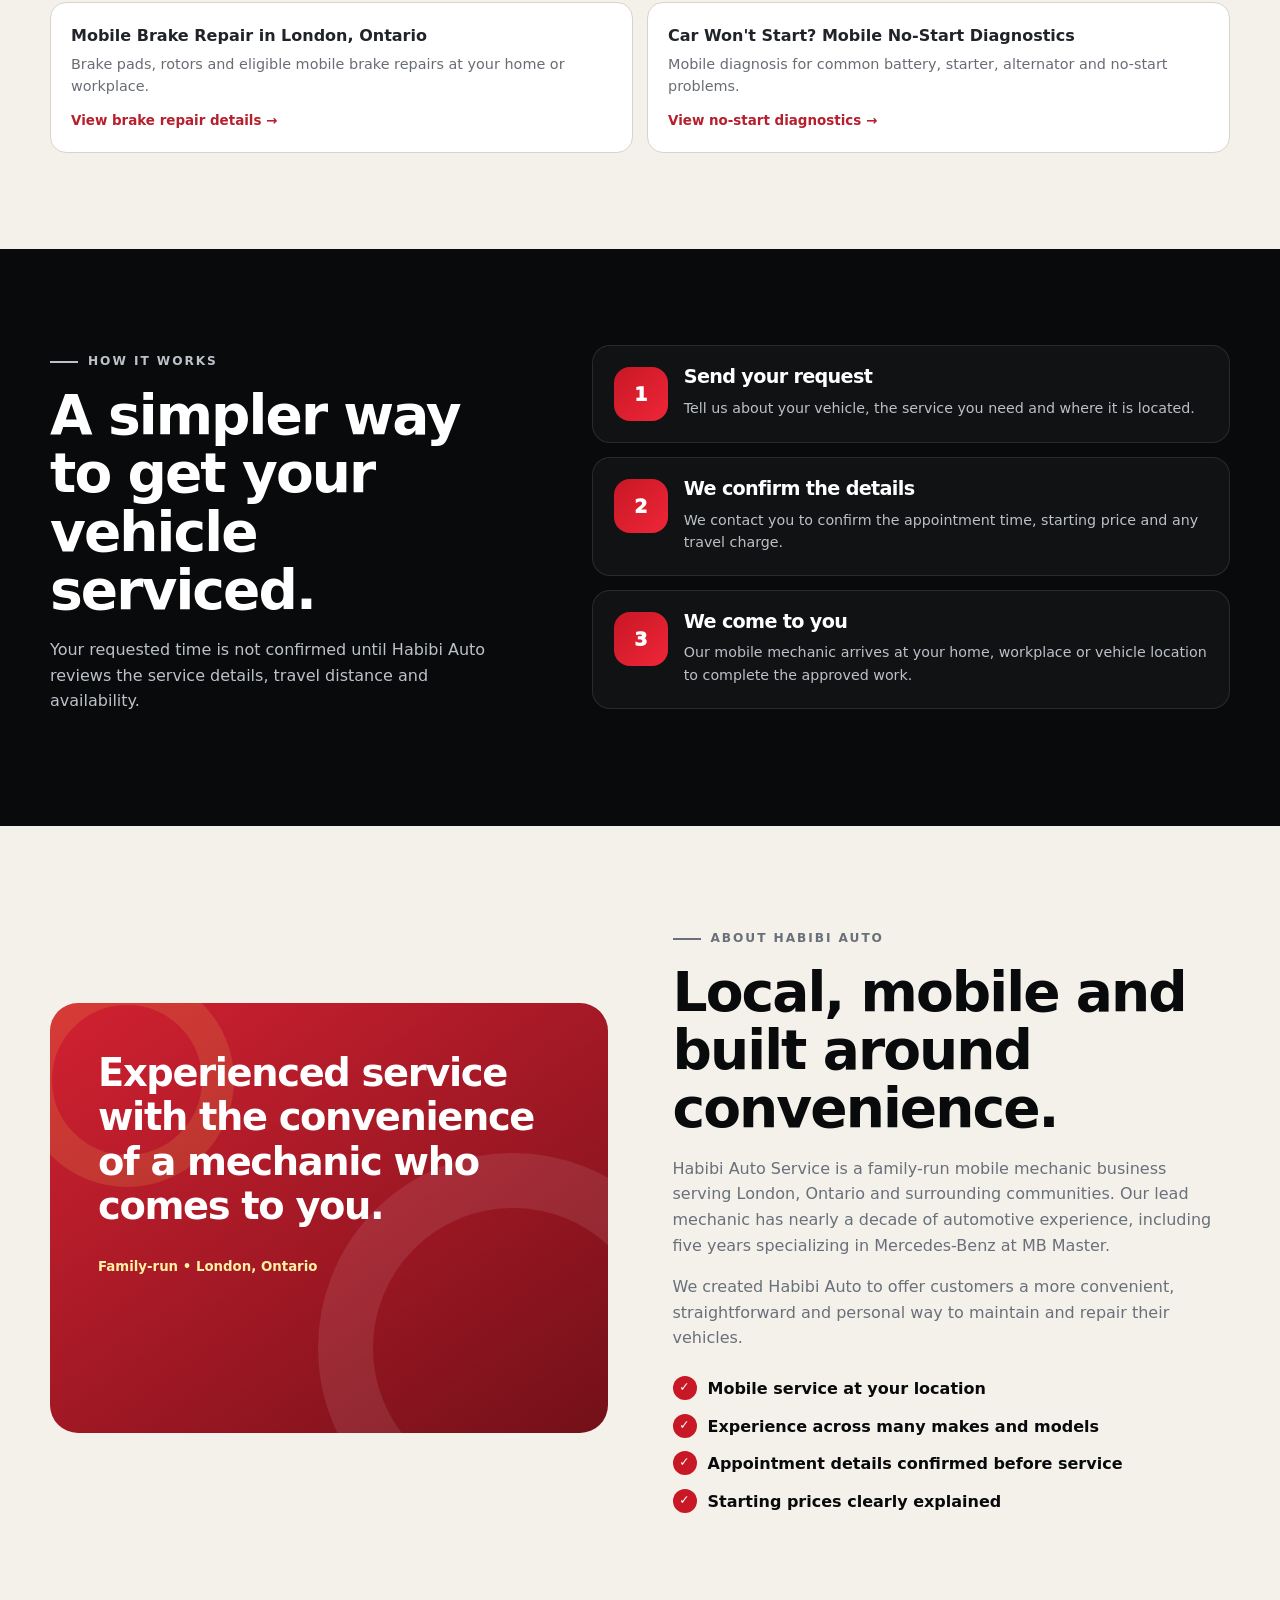
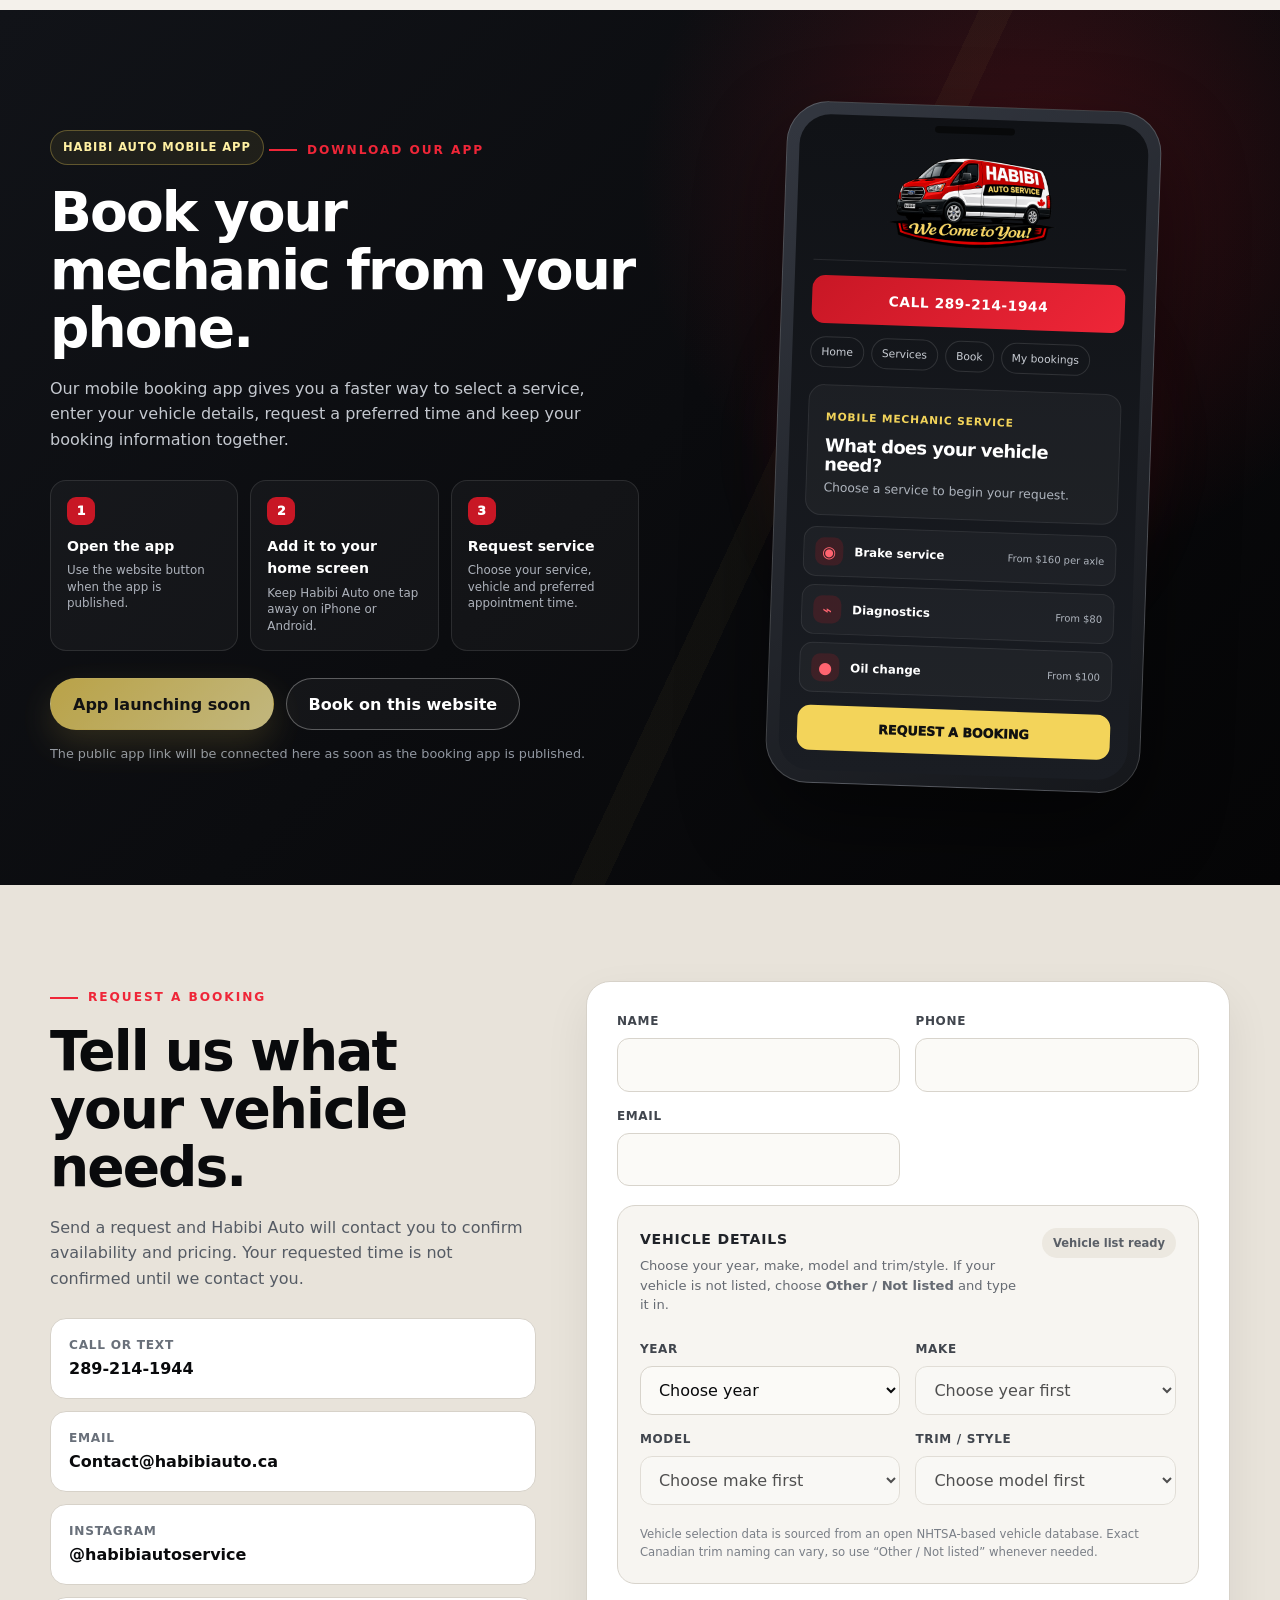
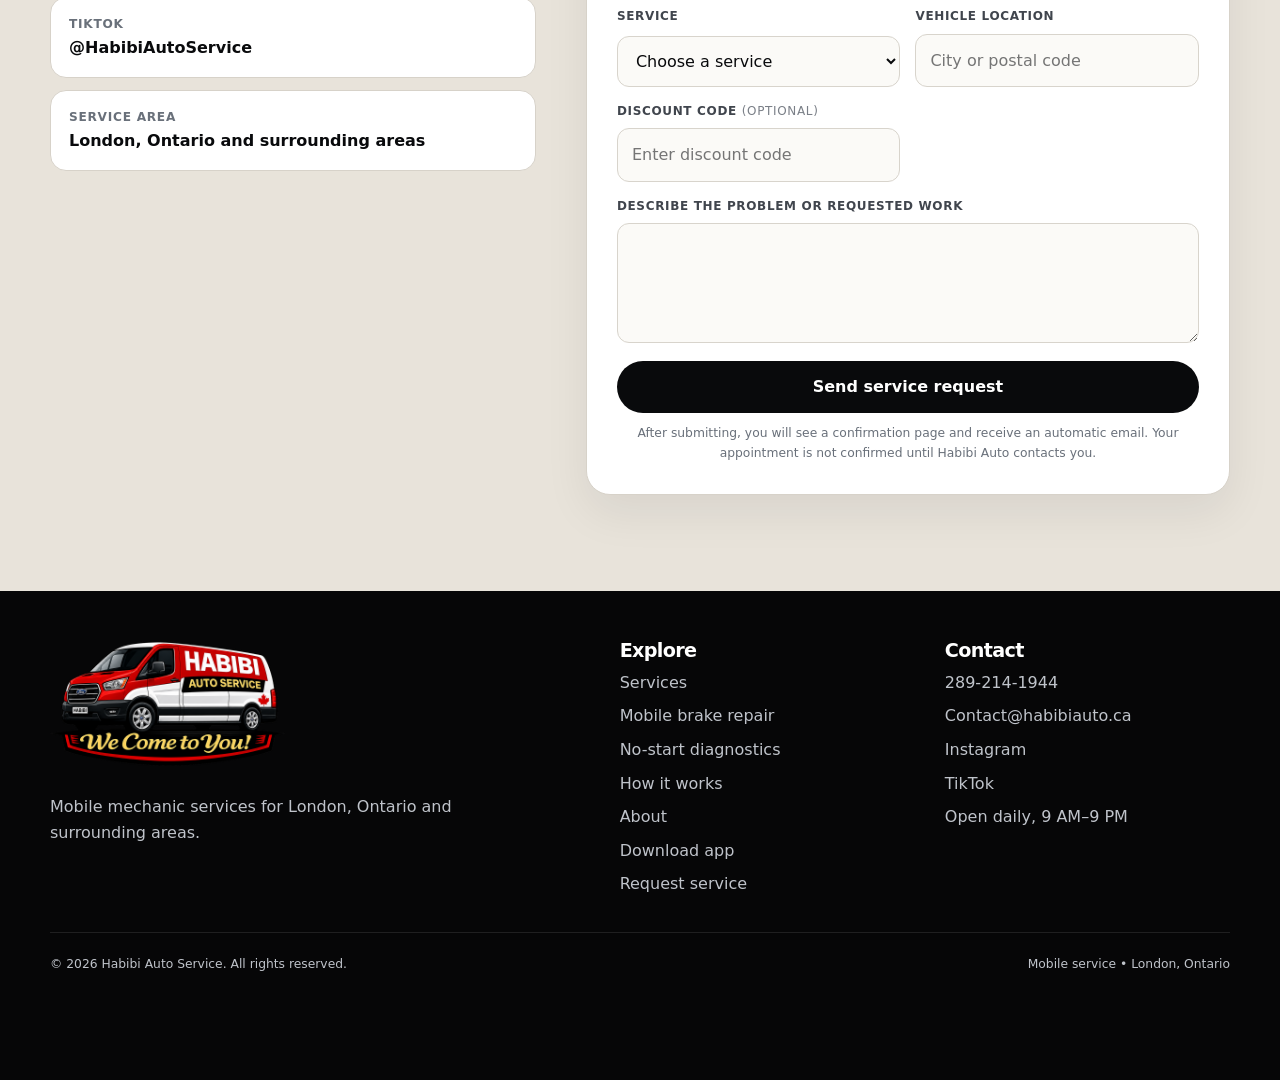
==== commit 51f3e111: "Add files via upload" ====
--- a/index.html
+++ b/index.html
@@ -5,6 +5,7 @@
   <meta name="viewport" content="width=device-width,initial-scale=1">
   <title>Habibi Auto Service | Mobile Mechanic in London, Ontario</title>
   <meta name="description" content="Convenient mobile mechanic service in London, Ontario and surrounding areas. Brakes, diagnostics, oil changes, AC service, suspension, batteries and more.">
+  <meta name="robots" content="index,follow,max-image-preview:large">
   <meta name="theme-color" content="#101216">
   <link rel="icon" href="favicon.png" type="image/png">
   <link rel="stylesheet" href="styles.css">
@@ -109,12 +110,70 @@
   }
 </style>
 
+
+<style>
+  .service-guides {
+    margin-top: 28px;
+    padding-top: 26px;
+    border-top: 1px solid #d8d4cc;
+  }
+  .service-guides h3 {
+    margin: 0 0 8px;
+    color: #202329;
+    font-size: 1.2rem;
+  }
+  .service-guides > p {
+    margin: 0 0 16px;
+    color: #686d75;
+  }
+  .service-guide-grid {
+    display: grid;
+    grid-template-columns: repeat(2, minmax(0,1fr));
+    gap: 14px;
+  }
+  .service-guide-card {
+    display: block;
+    padding: 20px;
+    border: 1px solid #d8d4cc;
+    border-radius: 16px;
+    background: #fff;
+    color: #202329;
+    text-decoration: none;
+    transition: transform .18s ease, border-color .18s ease, box-shadow .18s ease;
+  }
+  .service-guide-card:hover {
+    transform: translateY(-2px);
+    border-color: #b61f2b;
+    box-shadow: 0 10px 24px rgba(16,18,22,.08);
+  }
+  .service-guide-card strong {
+    display: block;
+    margin-bottom: 6px;
+    font-size: 1rem;
+  }
+  .service-guide-card span {
+    display: block;
+    color: #686d75;
+    font-size: .9rem;
+    line-height: 1.5;
+  }
+  .service-guide-card b {
+    display: inline-block;
+    margin-top: 12px;
+    color: #b61f2b;
+    font-size: .84rem;
+  }
+  @media (max-width: 680px) {
+    .service-guide-grid { grid-template-columns: 1fr; }
+  }
+</style>
+
 </head>
 <body>
   <div class="topbar">
     <div class="container topbar-inner">
       <span>Mobile mechanic serving London, Ontario and surrounding areas</span>
-      <span>Open daily, Open 7 days a week &nbsp;•&nbsp; <a href="tel:+12892141944">289-214-1944</a></span>
+      <span>Open daily, 9 AM–9 PM &nbsp;•&nbsp; <a href="tel:+12892141944">289-214-1944</a></span>
     </div>
   </div>
 
@@ -133,8 +192,8 @@
         </ul>
       </nav>
       <div class="nav-actions">
-        <a class="btn btn-outline" href="tel:+12892141944">Call Now</a>
-        <a class="btn btn-primary" href="#contact">Request Service</a>
+        <a class="btn btn-outline" href="tel:+12892141944">Call now</a>
+        <a class="btn btn-primary" href="#contact">Request service</a>
       </div>
     </div>
   </header>
@@ -145,14 +204,14 @@
         <div class="hero-copy">
           <img class="hero-logo" src="habibi-logo-tight.png" alt="Habibi Auto Service — We Come to You">
           <p class="eyebrow">Mobile mechanic • London, Ontario</p>
-          <h1>Your mechanic. Your location. Your time.</h1>
-          <p>Mobile auto repair at your home or workplace in London, Ontario. Skip the shop, the waiting room and the hassle of arranging a ride. We come to you.</p>
+          <h1>Your mobile mechanic. We come to you.</h1>
+          <p>Professional automotive maintenance, diagnostics and repairs at your driveway, workplace or vehicle location in London, Ontario and surrounding areas.</p>
           <div class="hero-actions">
-            <a class="btn btn-primary" href="#contact">Request Service</a>
+            <a class="btn btn-primary" href="#contact">Request a booking</a>
             <a class="btn btn-outline" href="tel:+12892141944">Call 289-214-1944</a>
           </div>
           <div class="hero-facts">
-            <span><i></i>Open 7 days a week</span>
+            <span><i></i>Open every day, 9 AM–9 PM</span>
             <span><i></i>Family-run mobile service</span>
             <span><i></i>Clear starting prices</span>
           </div>
@@ -191,10 +250,27 @@
           <article class="service-card" data-service="Battery replacement" role="button" tabindex="0" aria-label="Request Battery Replacement" style="cursor:pointer;"><div class="service-top"><span class="icon">▣</span><span class="price">From $80</span></div><h3>Battery Replacement</h3><p>Battery testing and replacement. The battery and additional parts are separate.</p><span style="display:inline-block;margin-top:14px;color:#b61f2b;font-size:.82rem;font-weight:900;">Request this service →</span></article>
           <article class="service-card" data-service="Spark plugs" role="button" tabindex="0" aria-label="Request Spark Plugs" style="cursor:pointer;"><div class="service-top"><span class="icon">✦</span><span class="price">From $120</span></div><h3>Spark Plugs</h3><p>Spark-plug replacement for many vehicles. Pricing can change when major disassembly is required.</p><span style="display:inline-block;margin-top:14px;color:#b61f2b;font-size:.82rem;font-weight:900;">Request this service →</span></article>
           <article class="service-card" data-service="Serpentine belt" role="button" tabindex="0" aria-label="Request Serpentine Belt" style="cursor:pointer;"><div class="service-top"><span class="icon">∞</span><span class="price">From $80</span></div><h3>Serpentine Belt</h3><p>Belt inspection and replacement, including checks for common causes of wear or failure.</p><span style="display:inline-block;margin-top:14px;color:#b61f2b;font-size:.82rem;font-weight:900;">Request this service →</span></article>
-          <article class="service-card" data-service="Roadside assistance" role="button" tabindex="0" aria-label="Request Roadside Assistance" style="cursor:pointer;"><div class="service-top"><span class="icon">▲</span><span class="price">From $150</span></div><h3>Roadside Assistance</h3><p>Mobile help for eligible breakdowns.Parts and additional travel may be extra.</p><span style="display:inline-block;margin-top:14px;color:#b61f2b;font-size:.82rem;font-weight:900;">Request this service →</span></article>
+          <article class="service-card" data-service="Roadside assistance" role="button" tabindex="0" aria-label="Request Roadside Assistance" style="cursor:pointer;"><div class="service-top"><span class="icon">▲</span><span class="price">From $150</span></div><h3>Roadside Assistance</h3><p>Mobile help for eligible breakdowns. Parts, towing and additional travel are separate.</p><span style="display:inline-block;margin-top:14px;color:#b61f2b;font-size:.82rem;font-weight:900;">Request this service →</span></article>
           <article class="service-card" data-service="Other service" role="button" tabindex="0" aria-label="Request Other Services" style="cursor:pointer;"><div class="service-top"><span class="icon">＋</span><span class="price">From $80</span></div><h3>Other Services</h3><p>Need something not listed? Send your vehicle information and a description of the problem.</p><span style="display:inline-block;margin-top:14px;color:#b61f2b;font-size:.82rem;font-weight:900;">Request this service →</span></article>
         </div>
         <div class="price-note"><strong>Pricing note:</strong> Prices shown are starting prices in Canadian dollars and may be labour-only. Parts, fluids, refrigerant, tires, batteries and materials may be additional. Final pricing is confirmed after reviewing the vehicle and requested work.</div>
+        <div class="service-guides" aria-labelledby="service-guide-title">
+          <h3 id="service-guide-title">Learn more about popular mobile services</h3>
+          <p>See service details, common problems and starting prices before you request an appointment.</p>
+          <div class="service-guide-grid">
+            <a class="service-guide-card" href="/brakes/">
+              <strong>Mobile Brake Repair in London, Ontario</strong>
+              <span>Brake pads, rotors and eligible mobile brake repairs at your home or workplace.</span>
+              <b>View brake repair details →</b>
+            </a>
+            <a class="service-guide-card" href="/nostart/">
+              <strong>Car Won't Start? Mobile No-Start Diagnostics</strong>
+              <span>Mobile diagnosis for common battery, starter, alternator and no-start problems.</span>
+              <b>View no-start diagnostics →</b>
+            </a>
+          </div>
+        </div>
+
       </div>
     </section>
 
@@ -226,7 +302,7 @@
           <div class="install-points">
             <div><span>1</span><strong>Open the app</strong><small>Use the website button when the app is published.</small></div>
             <div><span>2</span><strong>Add it to your home screen</strong><small>Keep Habibi Auto one tap away on iPhone or Android.</small></div>
-            <div><span>3</span><strong>Request Service</strong><small>Choose your service, vehicle and preferred appointment time.</small></div>
+            <div><span>3</span><strong>Request service</strong><small>Choose your service, vehicle and preferred appointment time.</small></div>
           </div>
           <div class="app-actions">
             <a class="btn btn-gold" data-app-link href="#contact" aria-disabled="true">App launching soon</a>
@@ -244,7 +320,7 @@
               <div class="app-nav"><span>Home</span><span>Services</span><span>Book</span><span>My bookings</span></div>
               <div class="app-welcome"><small>Mobile mechanic service</small><h3>What does your vehicle need?</h3><p>Choose a service to begin your request.</p></div>
               <div class="app-service-list"><div><span>◉</span><strong>Brake service</strong><small>From $160 per axle</small></div><div><span>⌁</span><strong>Diagnostics</strong><small>From $80</small></div><div><span>●</span><strong>Oil change</strong><small>From $100</small></div></div>
-              <div class="app-book-button">Request Service</div>
+              <div class="app-book-button">Request a booking</div>
             </div>
           </div>
         </div>
@@ -253,8 +329,8 @@
 
     <section class="section-pad contact" id="contact">
       <div class="container contact-grid">
-        <div class="contact-copy"><p class="eyebrow">Request Service</p><h2>Tell us what your vehicle needs.</h2><p>Send a request and Habibi Auto will contact you to confirm availability and pricing. Your requested time is not confirmed until we contact you.</p><div class="contact-cards"><div class="contact-card"><span>Call or text</span><a href="tel:+12892141944">289-214-1944</a></div><div class="contact-card"><span>Email</span><a href="mailto:Contact@habibiauto.ca">Contact@habibiauto.ca</a></div><div class="contact-card"><span>Instagram</span><a href="https://www.instagram.com/habibiautoservice/" target="_blank" rel="noopener noreferrer">@habibiautoservice</a></div><div class="contact-card"><span>TikTok</span><a href="https://www.tiktok.com/@habibiautoservice" target="_blank" rel="noopener">@HabibiAutoService</a></div><div class="contact-card"><span>Service area</span><strong>London, Ontario and surrounding areas</strong></div></div></div>
-        <form id="service-form" action="https://formsubmit.co/Contact@habibiauto.ca" method="POST"><input type="hidden" name="_subject" value="New Habibi Auto service request"><input type="hidden" name="_template" value="table"><input type="hidden" name="_next" value="https://habibiauto.ca/thank-you.html"><input type="hidden" name="_url" value="https://habibiauto.ca/#contact"><input type="hidden" name="_autoresponse" value="Thank you for contacting Habibi Auto Service. We received your service request. This is an automatic confirmation only; your appointment is not booked or confirmed yet. We will review your vehicle, requested service, location and preferred timing, then contact you to confirm availability, pricing, any travel charge and the appointment details. For urgent assistance, call or text 289-214-1944. We are Mon–Fri 9 AM–7 PM • Sat–Sun 10 AM–7 PM."><input type="text" name="_honey" tabindex="-1" autocomplete="off" style="position:absolute;left:-9999px;opacity:0" aria-hidden="true"><div class="form-grid"><div class="field"><label for="name">Name</label><input id="name" name="name" autocomplete="name" required></div><div class="field"><label for="phone">Phone</label><input id="phone" name="phone" autocomplete="tel" required></div><div class="field"><label for="email">Email</label><input id="email" name="email" type="email" autocomplete="email" required></div><div class="field full vehicle-picker">
+        <div class="contact-copy"><p class="eyebrow">Request a booking</p><h2>Tell us what your vehicle needs.</h2><p>Send a request and Habibi Auto will contact you to confirm availability and pricing. Your requested time is not confirmed until we contact you.</p><div class="contact-cards"><div class="contact-card"><span>Call or text</span><a href="tel:+12892141944">289-214-1944</a></div><div class="contact-card"><span>Email</span><a href="mailto:Contact@habibiauto.ca">Contact@habibiauto.ca</a></div><div class="contact-card"><span>Instagram</span><a href="https://www.instagram.com/habibiautoservice/" target="_blank" rel="noopener noreferrer">@habibiautoservice</a></div><div class="contact-card"><span>TikTok</span><a href="https://www.tiktok.com/@habibiautoservice" target="_blank" rel="noopener">@HabibiAutoService</a></div><div class="contact-card"><span>Service area</span><strong>London, Ontario and surrounding areas</strong></div></div></div>
+        <form id="service-form" action="https://formsubmit.co/Contact@habibiauto.ca" method="POST"><input type="hidden" name="_subject" value="New Habibi Auto service request"><input type="hidden" name="_template" value="table"><input type="hidden" name="_next" value="https://habibiauto.ca/thank-you.html"><input type="hidden" name="_url" value="https://habibiauto.ca/#contact"><input type="hidden" name="_autoresponse" value="Thank you for contacting Habibi Auto Service. We received your service request. This is an automatic confirmation only; your appointment is not booked or confirmed yet. We will review your vehicle, requested service, location and preferred timing, then contact you to confirm availability, pricing, any travel charge and the appointment details. For urgent assistance, call or text 289-214-1944. We are open daily from 9 AM to 9 PM."><input type="text" name="_honey" tabindex="-1" autocomplete="off" style="position:absolute;left:-9999px;opacity:0" aria-hidden="true"><div class="form-grid"><div class="field"><label for="name">Name</label><input id="name" name="name" autocomplete="name" required></div><div class="field"><label for="phone">Phone</label><input id="phone" name="phone" autocomplete="tel" required></div><div class="field"><label for="email">Email</label><input id="email" name="email" type="email" autocomplete="email" required></div><div class="field full vehicle-picker">
   <div class="vehicle-picker-head">
     <div>
       <label>Vehicle details</label>
@@ -304,9 +380,9 @@
     </section>
   </main>
 
-  <footer><div class="container"><div class="footer-grid"><div><a class="brand footer-brand" href="#home"><img src="habibi-logo-tight.png" alt="Habibi Auto Service — We Come to You"></a><p style="max-width:420px;margin-top:20px">Mobile mechanic services for London, Ontario and surrounding areas.</p></div><div><h3>Explore</h3><div class="footer-links"><a href="#services">Services</a><a href="#how">How it works</a><a href="#about">About</a><a href="#app">Download app</a><a href="#contact">Request Service</a></div></div><div><h3>Contact</h3><div class="footer-links"><a href="tel:+12892141944">289-214-1944</a><a href="mailto:Contact@habibiauto.ca">Contact@habibiauto.ca</a><a href="https://www.instagram.com/habibiautoservice/" target="_blank" rel="noopener noreferrer">Instagram</a><a href="https://www.tiktok.com/@habibiautoservice" target="_blank" rel="noopener">TikTok</a><span>Open daily, Open 7 days a week</span></div></div></div><div class="footer-bottom"><span>© 2026 Habibi Auto Service. All rights reserved.</span><span>Mobile service • London, Ontario</span></div></div></footer>
-
-  <div class="mobile-bar"><a class="btn btn-outline" href="tel:+12892141944">Call Now</a><a class="btn btn-primary" href="#contact">Request Service</a></div>
+  <footer><div class="container"><div class="footer-grid"><div><a class="brand footer-brand" href="#home"><img src="habibi-logo-tight.png" alt="Habibi Auto Service — We Come to You"></a><p style="max-width:420px;margin-top:20px">Mobile mechanic services for London, Ontario and surrounding areas.</p></div><div><h3>Explore</h3><div class="footer-links"><a href="#services">Services</a><a href="/brakes/">Mobile brake repair</a><a href="/nostart/">No-start diagnostics</a><a href="#how">How it works</a><a href="#about">About</a><a href="#app">Download app</a><a href="#contact">Request service</a></div></div><div><h3>Contact</h3><div class="footer-links"><a href="tel:+12892141944">289-214-1944</a><a href="mailto:Contact@habibiauto.ca">Contact@habibiauto.ca</a><a href="https://www.instagram.com/habibiautoservice/" target="_blank" rel="noopener noreferrer">Instagram</a><a href="https://www.tiktok.com/@habibiautoservice" target="_blank" rel="noopener">TikTok</a><span>Open daily, 9 AM–9 PM</span></div></div></div><div class="footer-bottom"><span>© 2026 Habibi Auto Service. All rights reserved.</span><span>Mobile service • London, Ontario</span></div></div></footer>
+
+  <div class="mobile-bar"><a class="btn btn-outline" href="tel:+12892141944">Call now</a><a class="btn btn-primary" href="#contact">Book service</a></div>
   <script>
 const SITE_CONFIG = {
   // Add the published booking-app URL here when it is ready.
@@ -739,4 +815,4 @@
 </script>
   <script type="application/ld+json">{"@context":"https://schema.org","@type":"AutoRepair","name":"Habibi Auto Service","telephone":"+1-289-214-1944","email":"Contact@habibiauto.ca","url":"https://habibiauto.ca/","areaServed":["London, Ontario","Southwestern Ontario"],"openingHours":"Mo-Su 09:00-21:00","description":"Family-run mobile mechanic service serving London, Ontario and surrounding areas."}</script>
 </body>
-</html>
+</html>
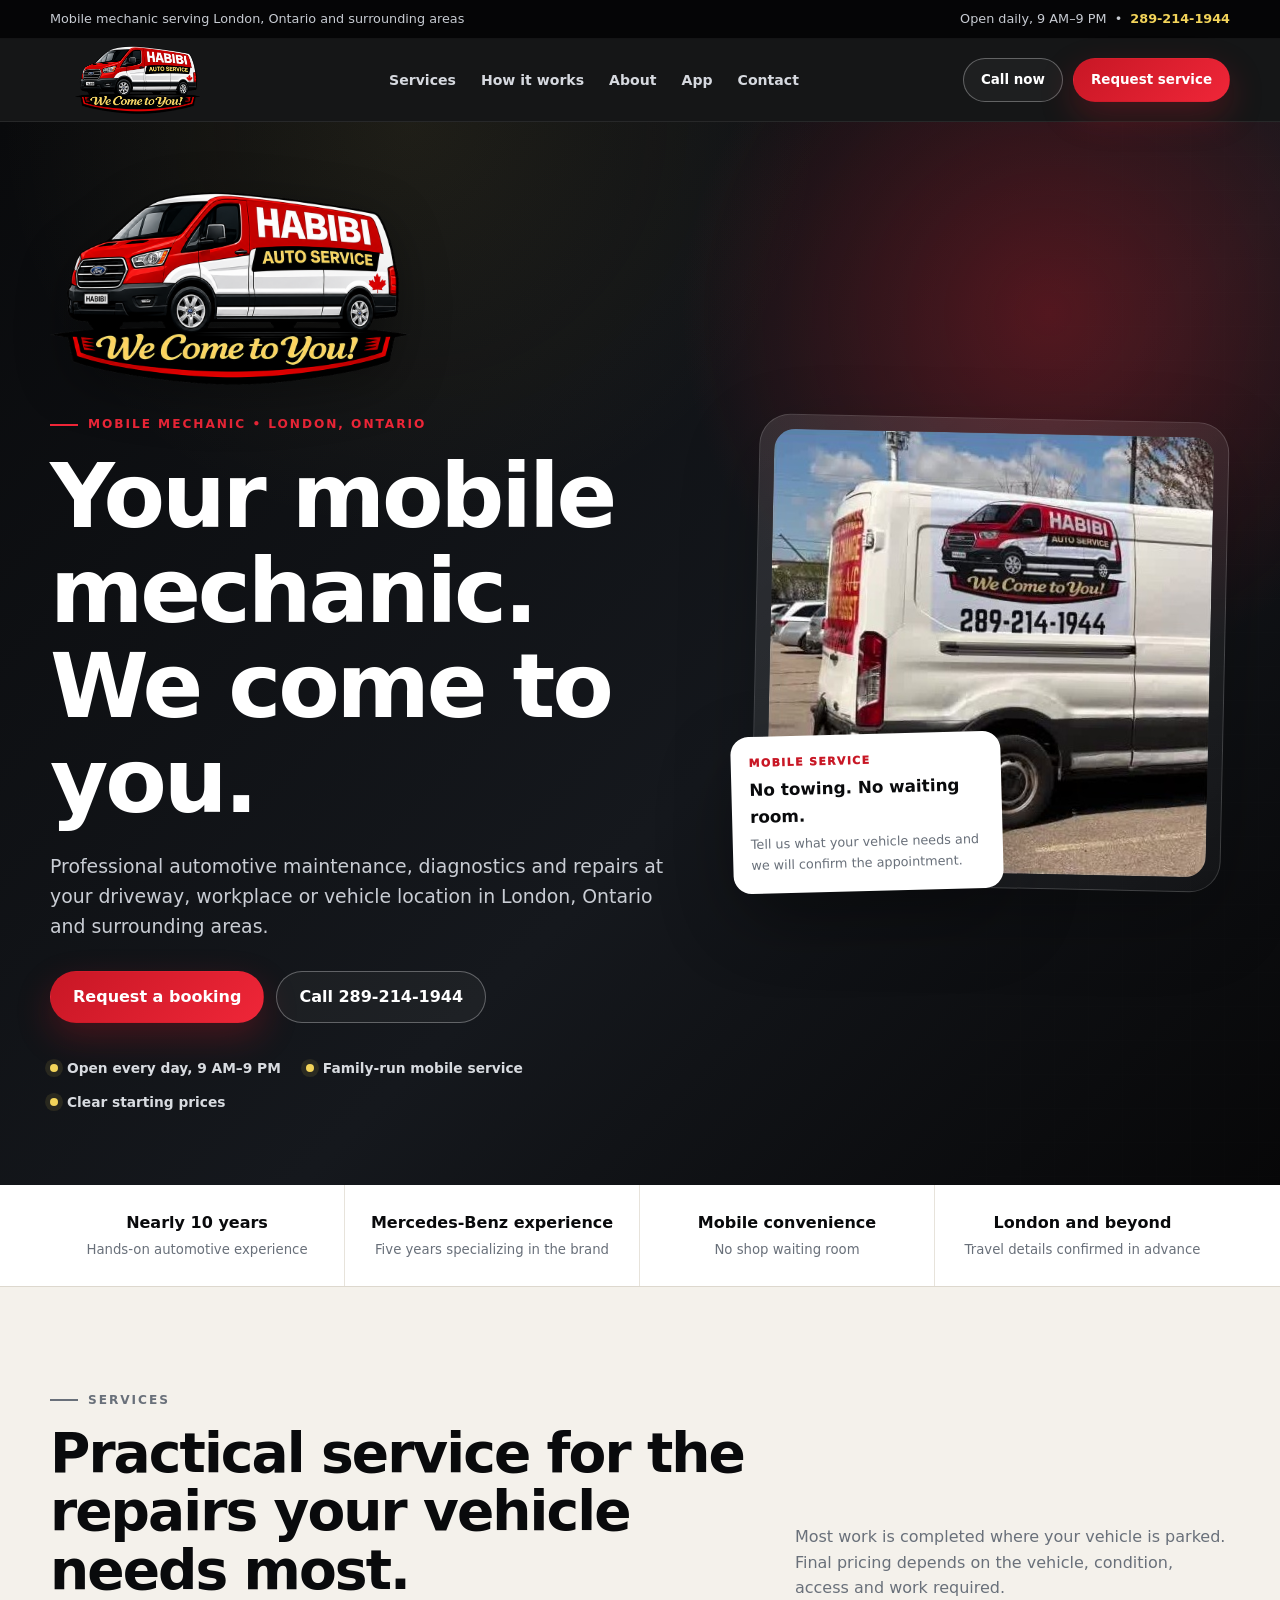
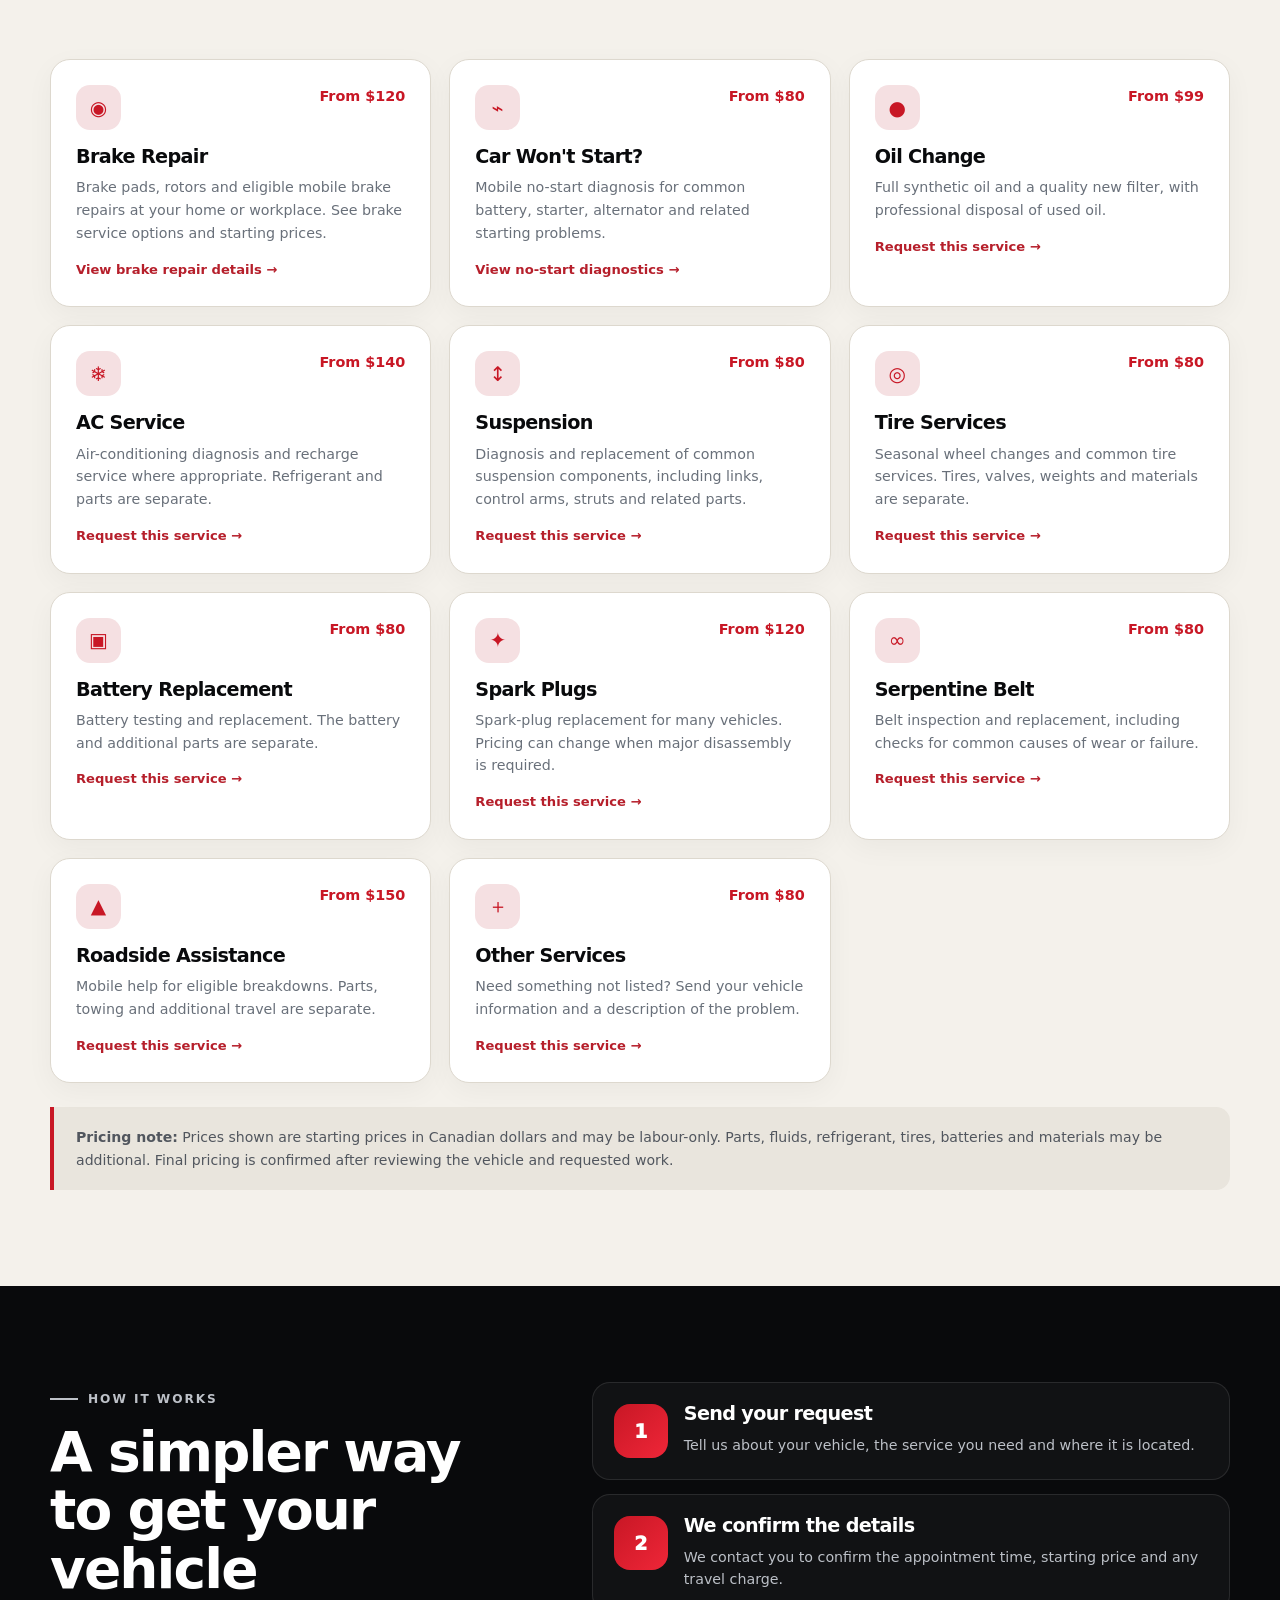
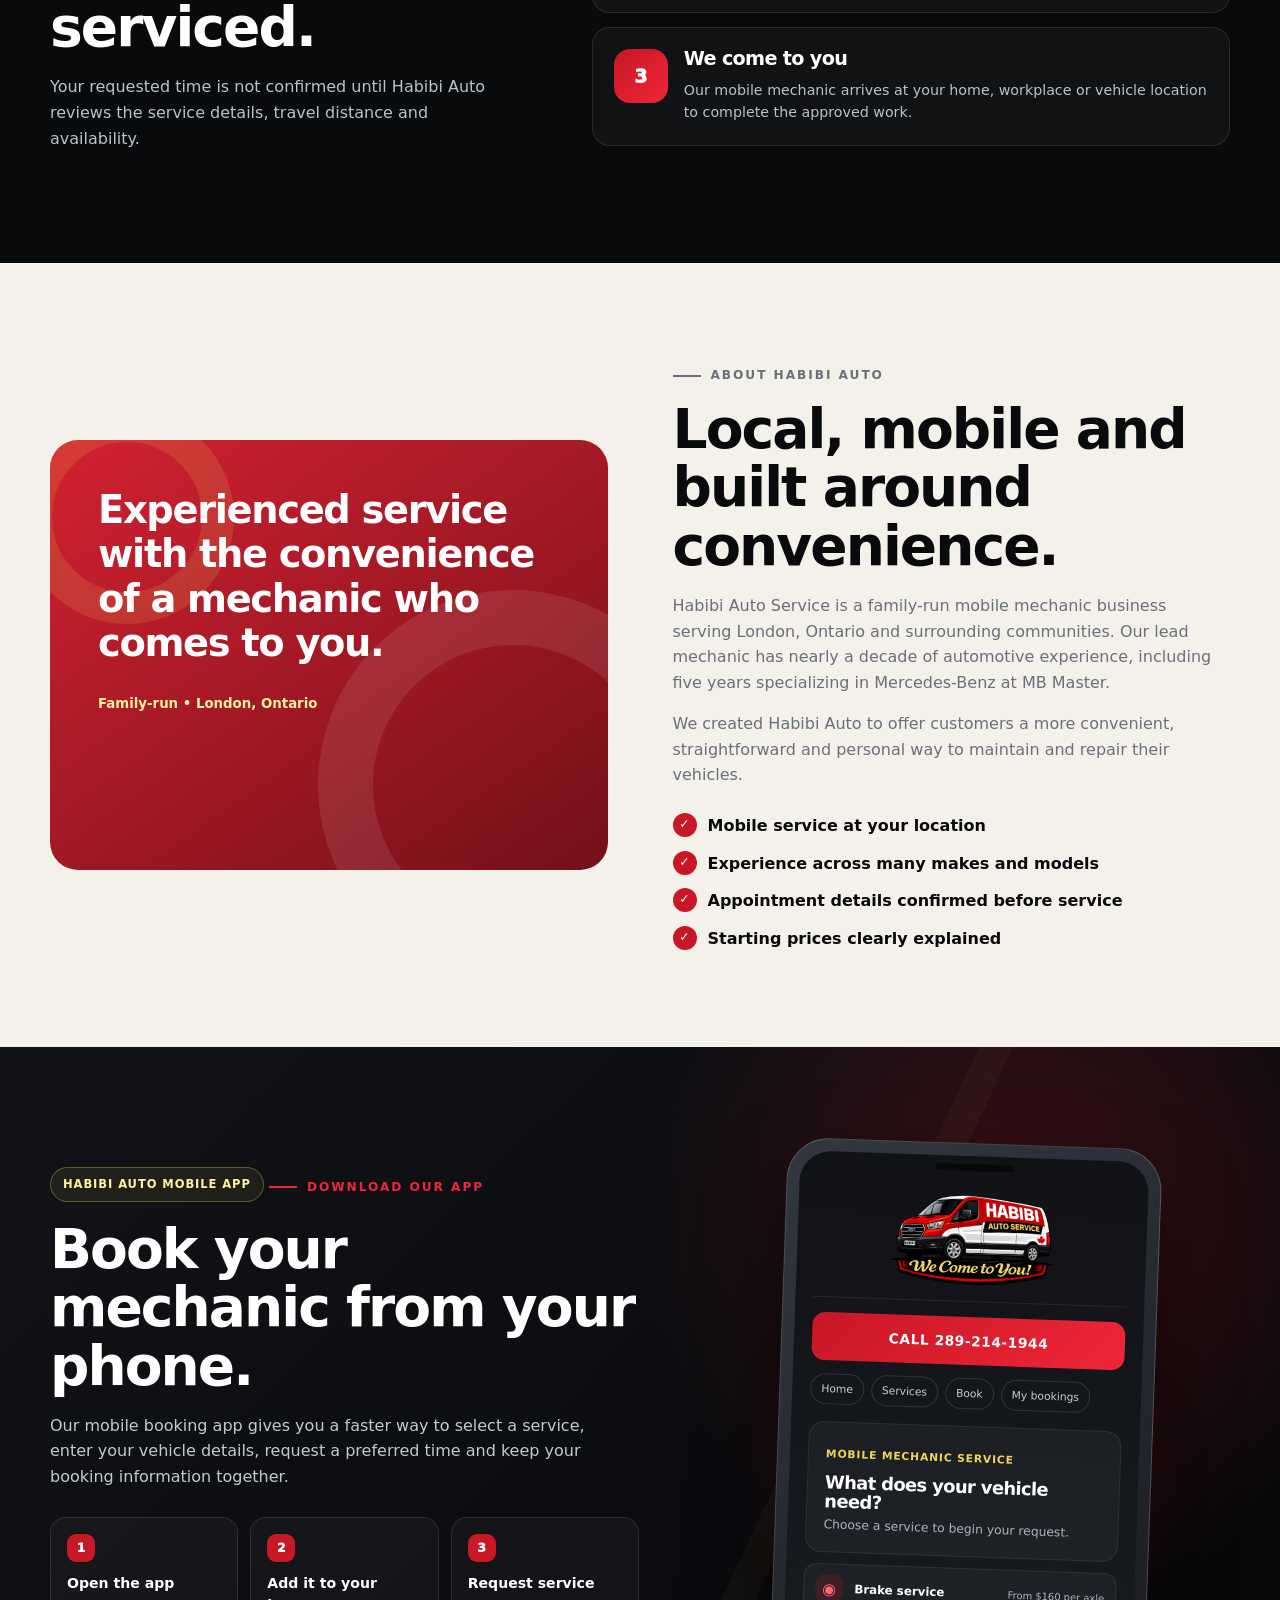
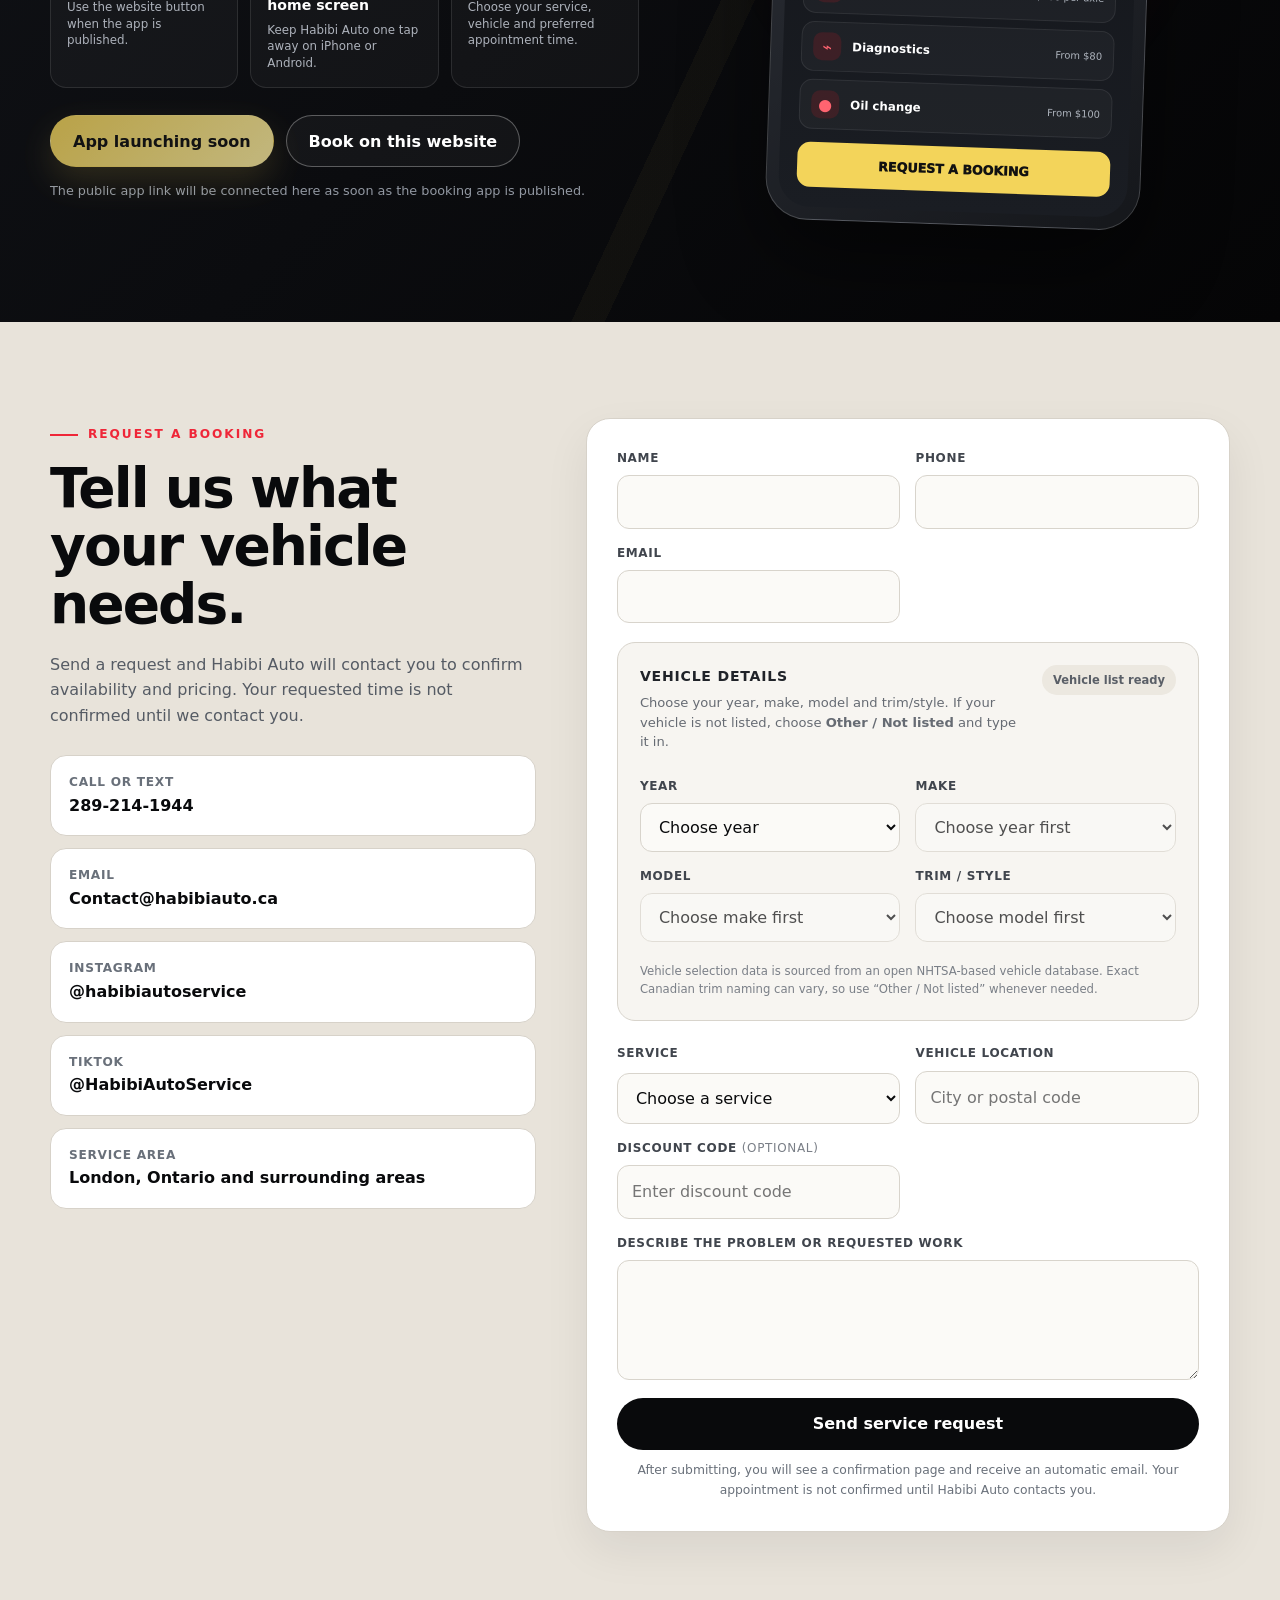
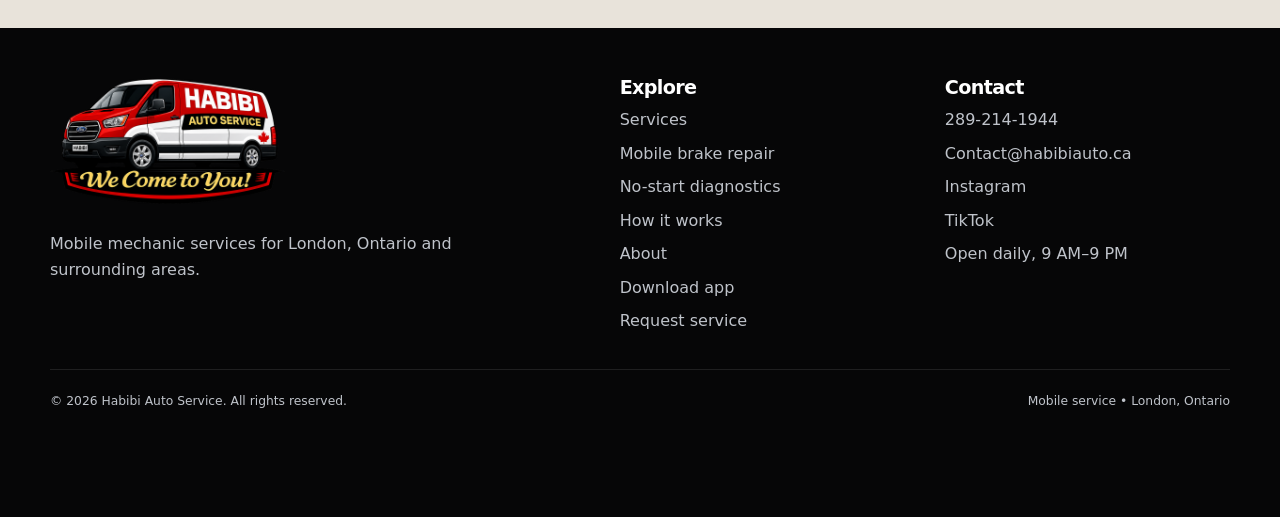
==== commit 975fb344: "Rename index-.html to index.html" ====
--- a/index.html
+++ b/index.html
@@ -24,7 +24,16 @@
     .service-card[role="button"]:active {
       transform: translateY(-1px);
     }
-  </style>
+  
+  .service-link-card {
+    color: inherit;
+    text-decoration: none;
+  }
+  .service-link-card:hover {
+    transform: translateY(-2px);
+  }
+
+</style>
 
 
 <style>
@@ -110,63 +119,6 @@
   }
 </style>
 
-
-<style>
-  .service-guides {
-    margin-top: 28px;
-    padding-top: 26px;
-    border-top: 1px solid #d8d4cc;
-  }
-  .service-guides h3 {
-    margin: 0 0 8px;
-    color: #202329;
-    font-size: 1.2rem;
-  }
-  .service-guides > p {
-    margin: 0 0 16px;
-    color: #686d75;
-  }
-  .service-guide-grid {
-    display: grid;
-    grid-template-columns: repeat(2, minmax(0,1fr));
-    gap: 14px;
-  }
-  .service-guide-card {
-    display: block;
-    padding: 20px;
-    border: 1px solid #d8d4cc;
-    border-radius: 16px;
-    background: #fff;
-    color: #202329;
-    text-decoration: none;
-    transition: transform .18s ease, border-color .18s ease, box-shadow .18s ease;
-  }
-  .service-guide-card:hover {
-    transform: translateY(-2px);
-    border-color: #b61f2b;
-    box-shadow: 0 10px 24px rgba(16,18,22,.08);
-  }
-  .service-guide-card strong {
-    display: block;
-    margin-bottom: 6px;
-    font-size: 1rem;
-  }
-  .service-guide-card span {
-    display: block;
-    color: #686d75;
-    font-size: .9rem;
-    line-height: 1.5;
-  }
-  .service-guide-card b {
-    display: inline-block;
-    margin-top: 12px;
-    color: #b61f2b;
-    font-size: .84rem;
-  }
-  @media (max-width: 680px) {
-    .service-guide-grid { grid-template-columns: 1fr; }
-  }
-</style>
 
 </head>
 <body>
@@ -239,10 +191,18 @@
           <p>Most work is completed where your vehicle is parked. Final pricing depends on the vehicle, condition, access and work required.</p>
         </div>
         <div class="services-grid">
-          <article class="service-card" data-service="Full brake job – pads and rotors on both axles" role="button" tabindex="0" aria-label="Request Full Brake Job" style="cursor:pointer;"><div class="service-top"><span class="icon">◉</span><span class="price">From $300</span></div><h3>Full Brake Job</h3><p>Labour for pads and rotors on both axles, including cleaning and anti-seize where appropriate. Parts are separate.</p><span style="display:inline-block;margin-top:14px;color:#b61f2b;font-size:.82rem;font-weight:900;">Request this service →</span></article>
-          <article class="service-card" data-service="Partial brake job – pads and rotors on one axle" role="button" tabindex="0" aria-label="Request Partial Brake Job – Pads and Rotors (One Axle)" style="cursor:pointer;"><div class="service-top"><span class="icon">◉</span><span class="price">Labour from $160</span></div><h3>Partial Brake Job – Pads and Rotors (One Axle)</h3><p>Labour to replace the brake pads and rotors on either the front or rear axle. Parts are separate.</p><span style="display:inline-block;margin-top:14px;color:#b61f2b;font-size:.82rem;font-weight:900;">Request this service →</span></article>
-          <article class="service-card" data-service="Partial brake job – brake pads only on one axle" role="button" tabindex="0" aria-label="Request Partial Brake Job – Brake Pads Only (One Axle)" style="cursor:pointer;"><div class="service-top"><span class="icon">◉</span><span class="price">Labour from $120</span></div><h3>Partial Brake Job – Brake Pads Only (One Axle)</h3><p>Labour to replace the brake pads on either the front or rear axle. Parts and any additional required work are separate.</p><span style="display:inline-block;margin-top:14px;color:#b61f2b;font-size:.82rem;font-weight:900;">Request this service →</span></article>
-          <article class="service-card" data-service="General diagnostics" role="button" tabindex="0" aria-label="Request General Diagnostics" style="cursor:pointer;"><div class="service-top"><span class="icon">⌁</span><span class="price">From $80</span></div><h3>General Diagnostics</h3><p>Assessment of warning lights, strange noises, leaks, drivability concerns and other vehicle problems.</p><span style="display:inline-block;margin-top:14px;color:#b61f2b;font-size:.82rem;font-weight:900;">Request this service →</span></article>
+          <a class="service-card service-link-card" href="/brakes/" aria-label="Learn more about mobile brake repair">
+            <div class="service-top"><span class="icon">◉</span><span class="price">From $120</span></div>
+            <h3>Brake Repair</h3>
+            <p>Brake pads, rotors and eligible mobile brake repairs at your home or workplace. See brake service options and starting prices.</p>
+            <span style="display:inline-block;margin-top:14px;color:#b61f2b;font-size:.82rem;font-weight:900;">View brake repair details →</span>
+          </a>
+          <a class="service-card service-link-card" href="/nostart/" aria-label="Learn more about mobile no-start diagnostics">
+            <div class="service-top"><span class="icon">⌁</span><span class="price">From $80</span></div>
+            <h3>Car Won't Start?</h3>
+            <p>Mobile no-start diagnosis for common battery, starter, alternator and related starting problems.</p>
+            <span style="display:inline-block;margin-top:14px;color:#b61f2b;font-size:.82rem;font-weight:900;">View no-start diagnostics →</span>
+          </a>
           <article class="service-card" data-service="Oil change" role="button" tabindex="0" aria-label="Request Oil Change" style="cursor:pointer;"><div class="service-top"><span class="icon">●</span><span class="price">From $99</span></div><h3>Oil Change</h3><p>Full synthetic oil and a quality new filter, with professional disposal of used oil.</p><span style="display:inline-block;margin-top:14px;color:#b61f2b;font-size:.82rem;font-weight:900;">Request this service →</span></article>
           <article class="service-card" data-service="AC service" role="button" tabindex="0" aria-label="Request AC Service" style="cursor:pointer;"><div class="service-top"><span class="icon">❄</span><span class="price">From $140</span></div><h3>AC Service</h3><p>Air-conditioning diagnosis and recharge service where appropriate. Refrigerant and parts are separate.</p><span style="display:inline-block;margin-top:14px;color:#b61f2b;font-size:.82rem;font-weight:900;">Request this service →</span></article>
           <article class="service-card" data-service="Suspension" role="button" tabindex="0" aria-label="Request Suspension" style="cursor:pointer;"><div class="service-top"><span class="icon">↕</span><span class="price">From $80</span></div><h3>Suspension</h3><p>Diagnosis and replacement of common suspension components, including links, control arms, struts and related parts.</p><span style="display:inline-block;margin-top:14px;color:#b61f2b;font-size:.82rem;font-weight:900;">Request this service →</span></article>
@@ -254,24 +214,8 @@
           <article class="service-card" data-service="Other service" role="button" tabindex="0" aria-label="Request Other Services" style="cursor:pointer;"><div class="service-top"><span class="icon">＋</span><span class="price">From $80</span></div><h3>Other Services</h3><p>Need something not listed? Send your vehicle information and a description of the problem.</p><span style="display:inline-block;margin-top:14px;color:#b61f2b;font-size:.82rem;font-weight:900;">Request this service →</span></article>
         </div>
         <div class="price-note"><strong>Pricing note:</strong> Prices shown are starting prices in Canadian dollars and may be labour-only. Parts, fluids, refrigerant, tires, batteries and materials may be additional. Final pricing is confirmed after reviewing the vehicle and requested work.</div>
-        <div class="service-guides" aria-labelledby="service-guide-title">
-          <h3 id="service-guide-title">Learn more about popular mobile services</h3>
-          <p>See service details, common problems and starting prices before you request an appointment.</p>
-          <div class="service-guide-grid">
-            <a class="service-guide-card" href="/brakes/">
-              <strong>Mobile Brake Repair in London, Ontario</strong>
-              <span>Brake pads, rotors and eligible mobile brake repairs at your home or workplace.</span>
-              <b>View brake repair details →</b>
-            </a>
-            <a class="service-guide-card" href="/nostart/">
-              <strong>Car Won't Start? Mobile No-Start Diagnostics</strong>
-              <span>Mobile diagnosis for common battery, starter, alternator and no-start problems.</span>
-              <b>View no-start diagnostics →</b>
-            </a>
-          </div>
-        </div>
-
       </div>
+    </section>
     </section>
 
     <section class="section-pad dark" id="how">
@@ -815,4 +759,4 @@
 </script>
   <script type="application/ld+json">{"@context":"https://schema.org","@type":"AutoRepair","name":"Habibi Auto Service","telephone":"+1-289-214-1944","email":"Contact@habibiauto.ca","url":"https://habibiauto.ca/","areaServed":["London, Ontario","Southwestern Ontario"],"openingHours":"Mo-Su 09:00-21:00","description":"Family-run mobile mechanic service serving London, Ontario and surrounding areas."}</script>
 </body>
-</html>+</html>
